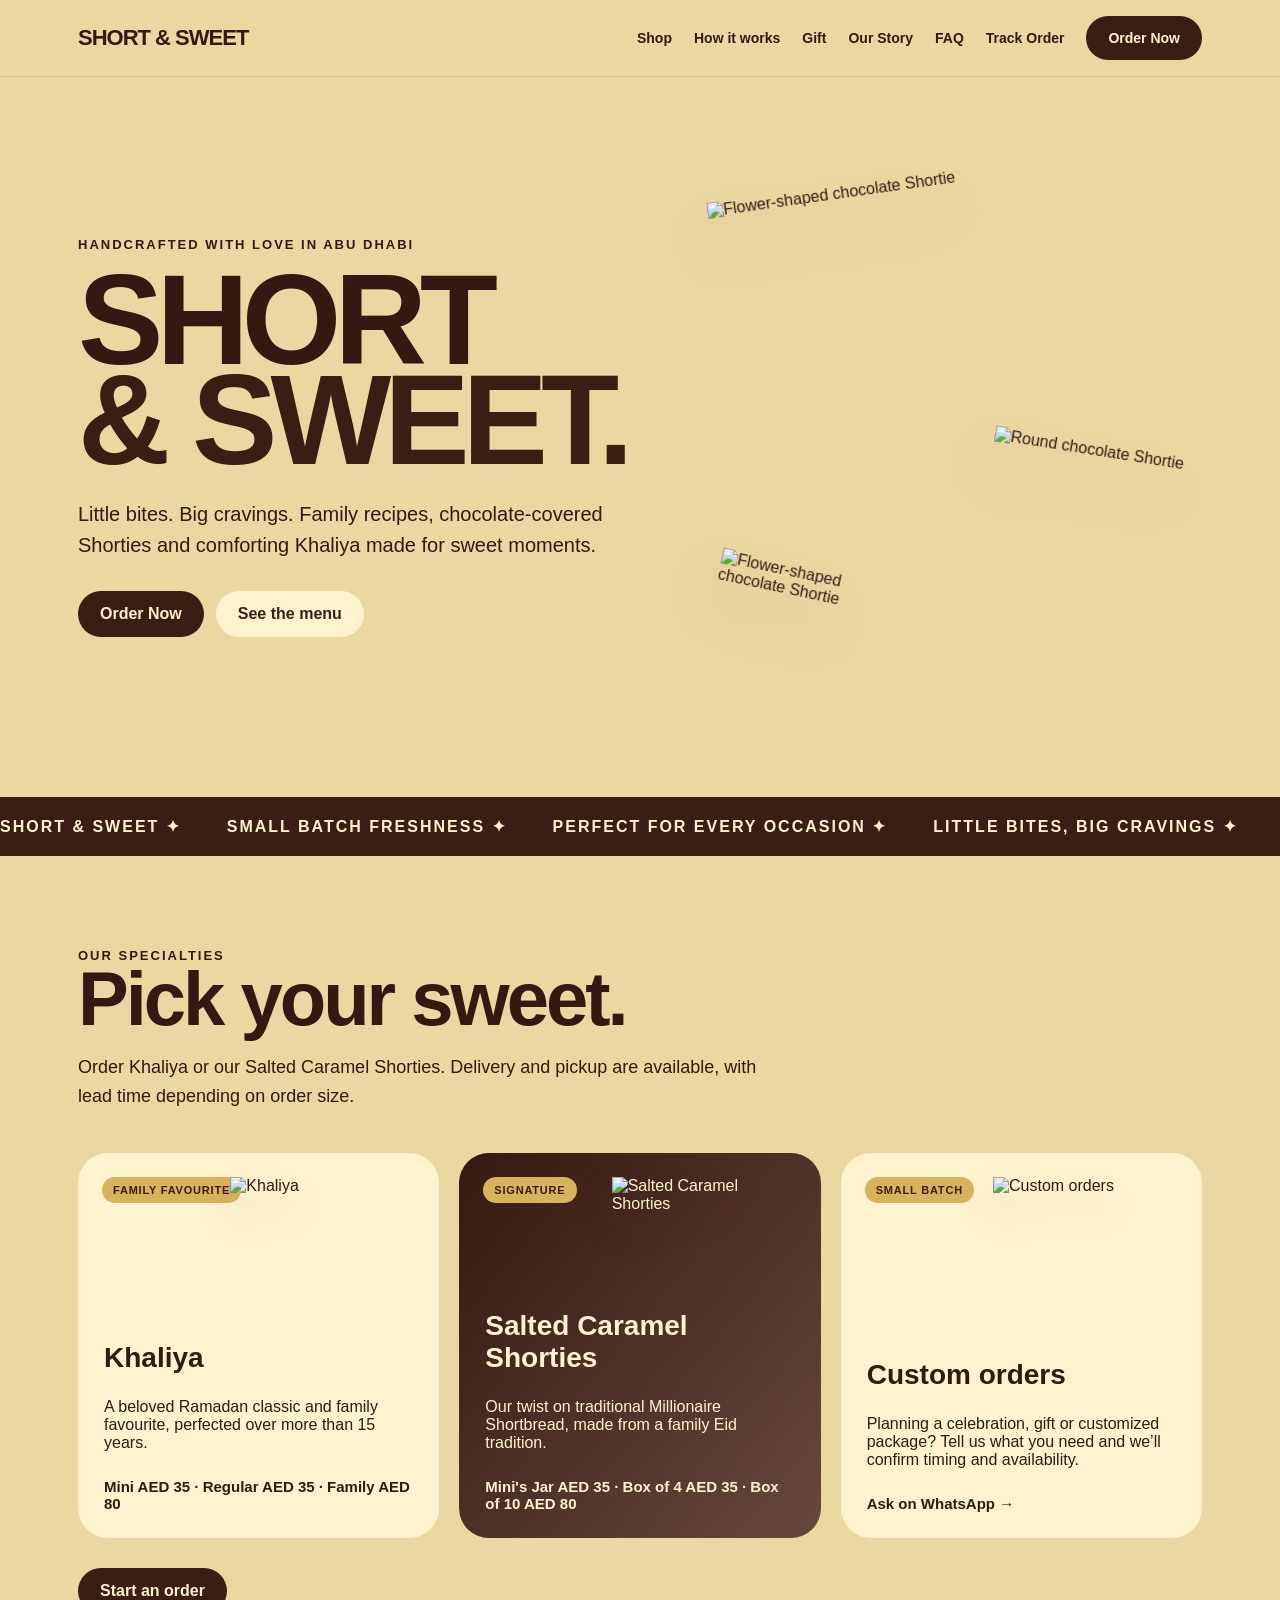
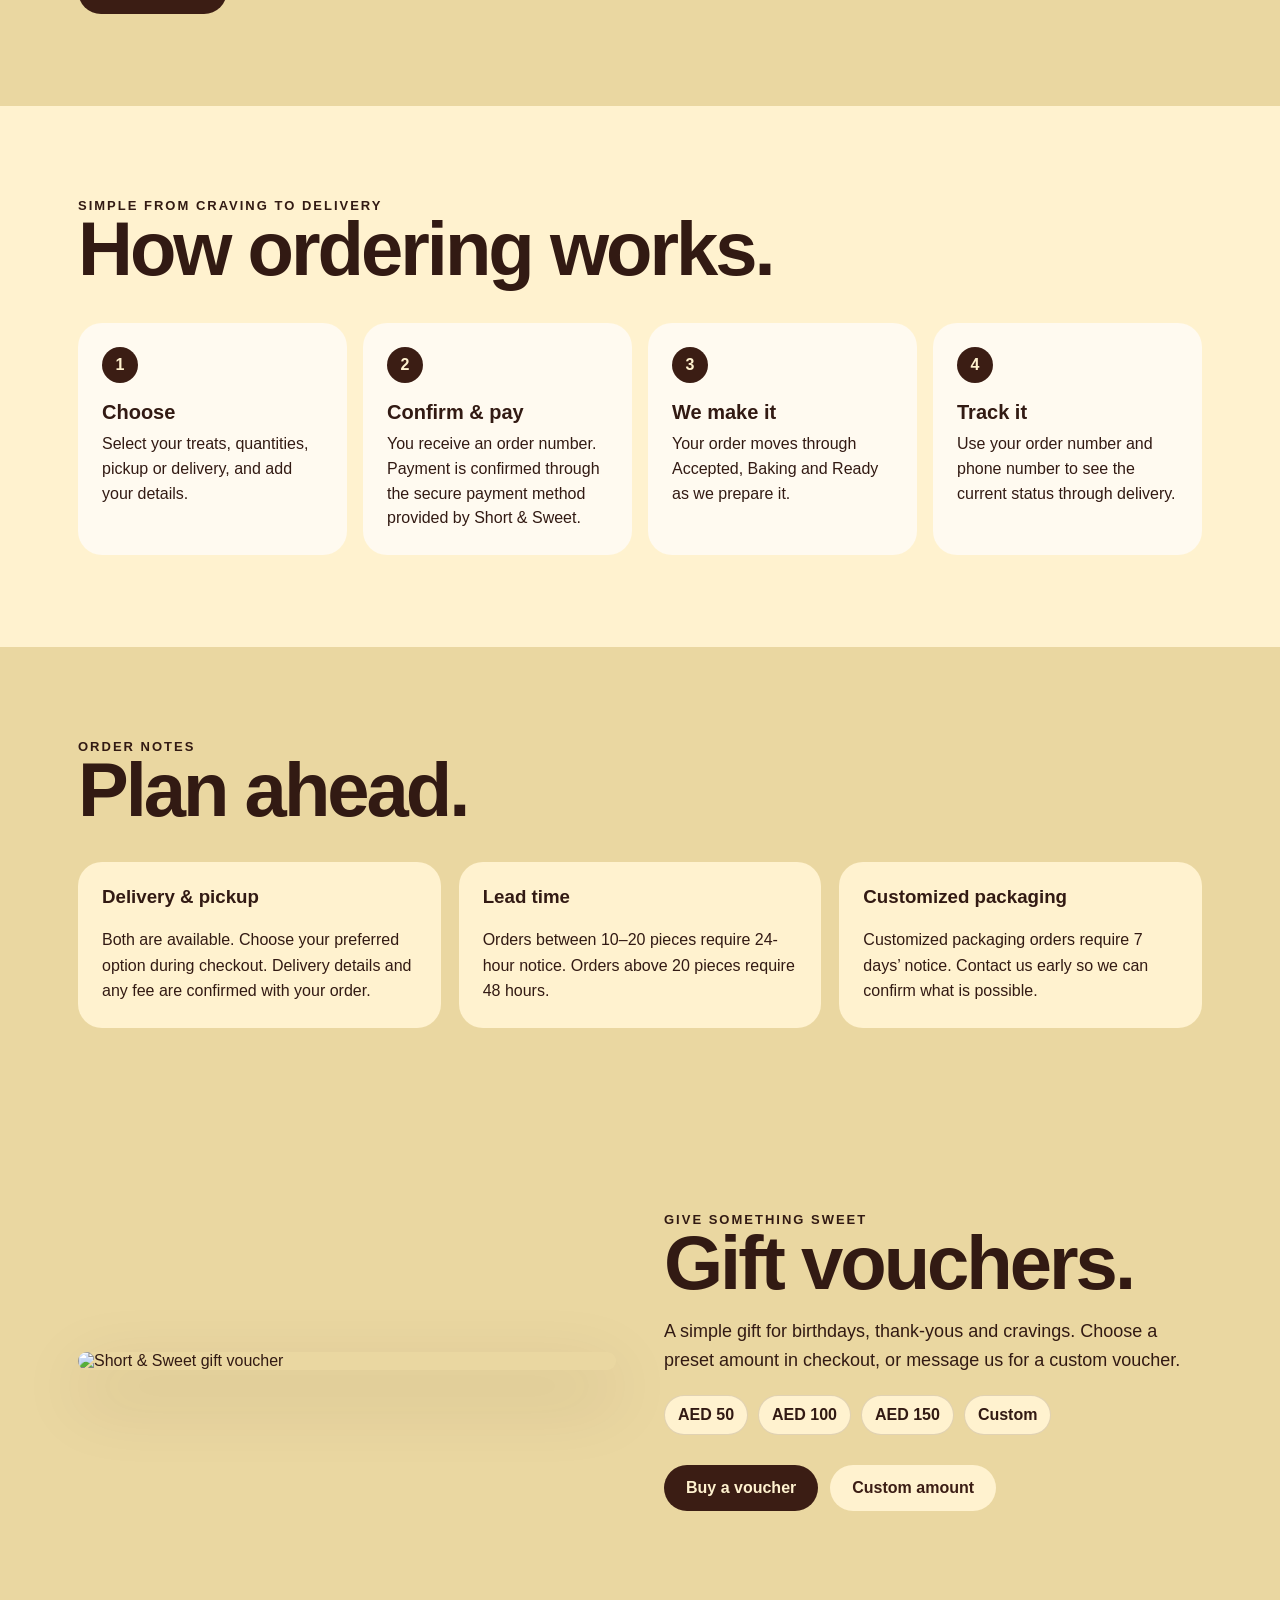
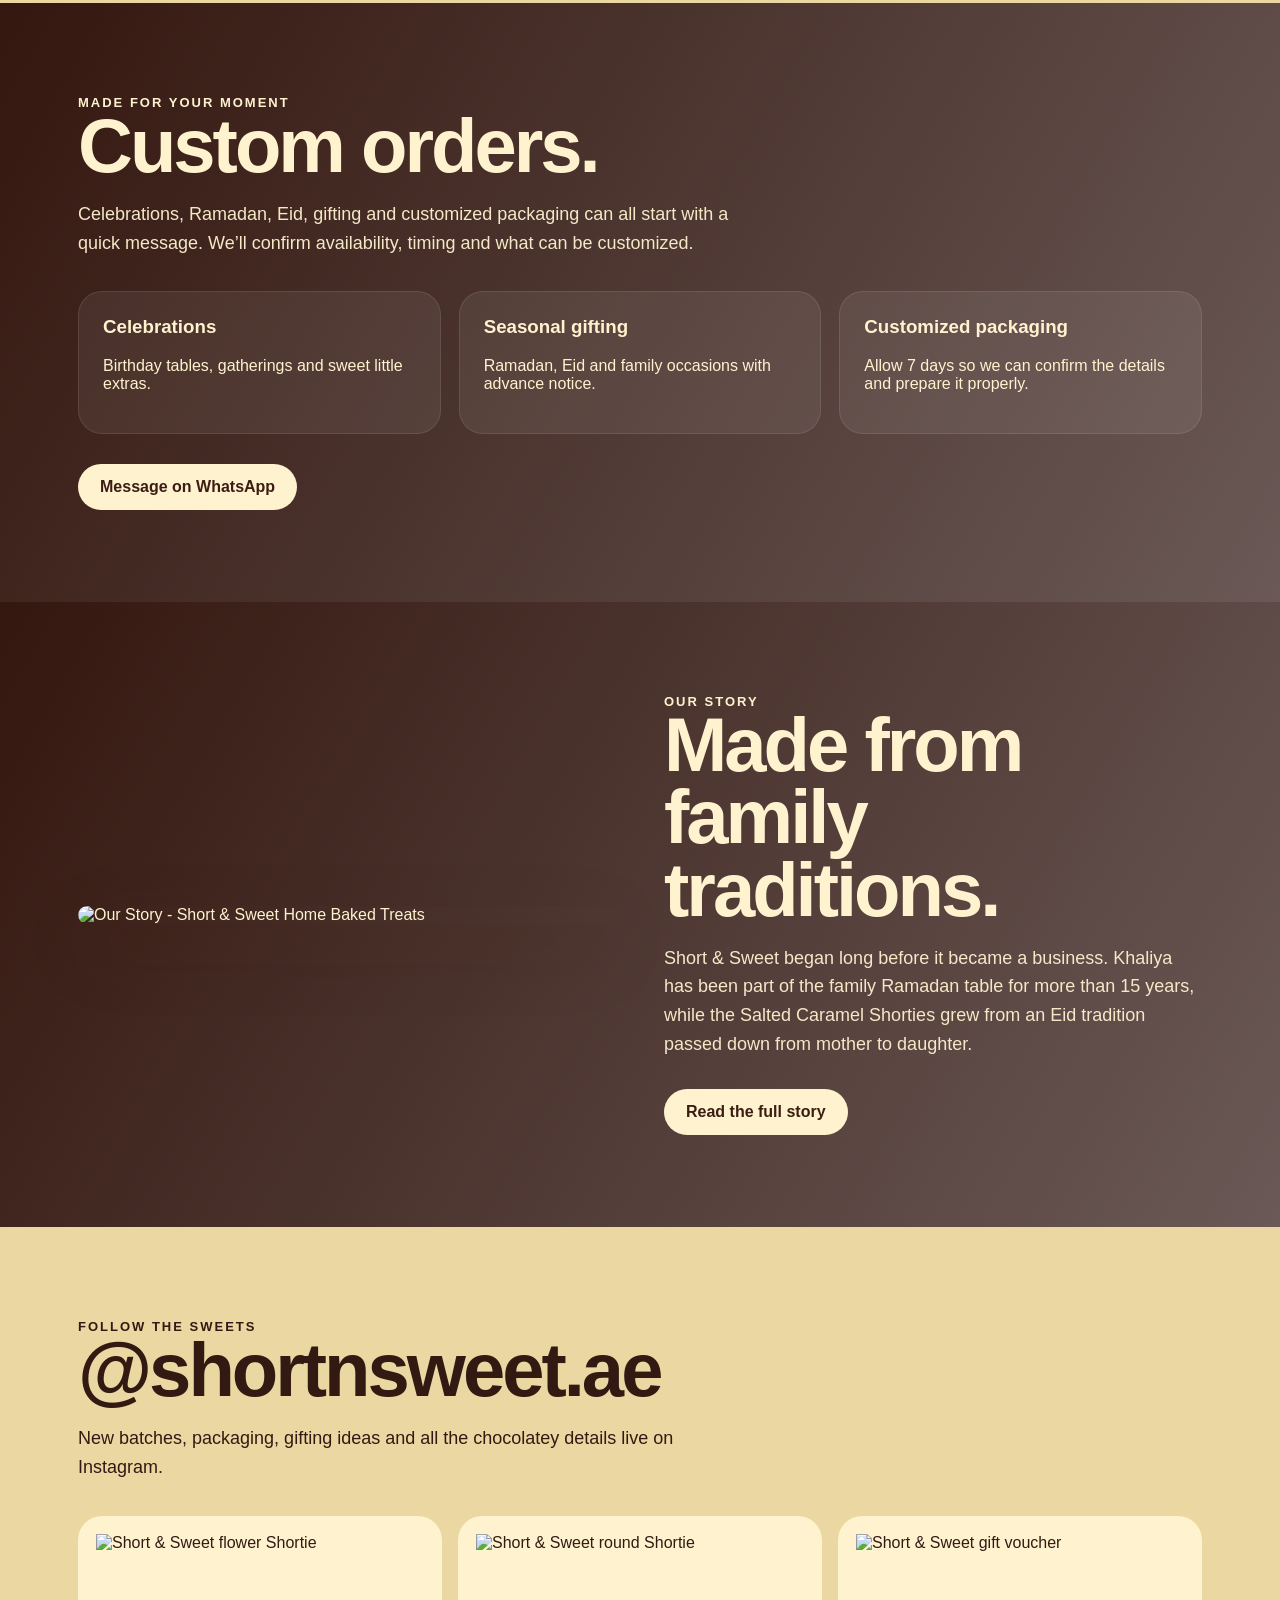
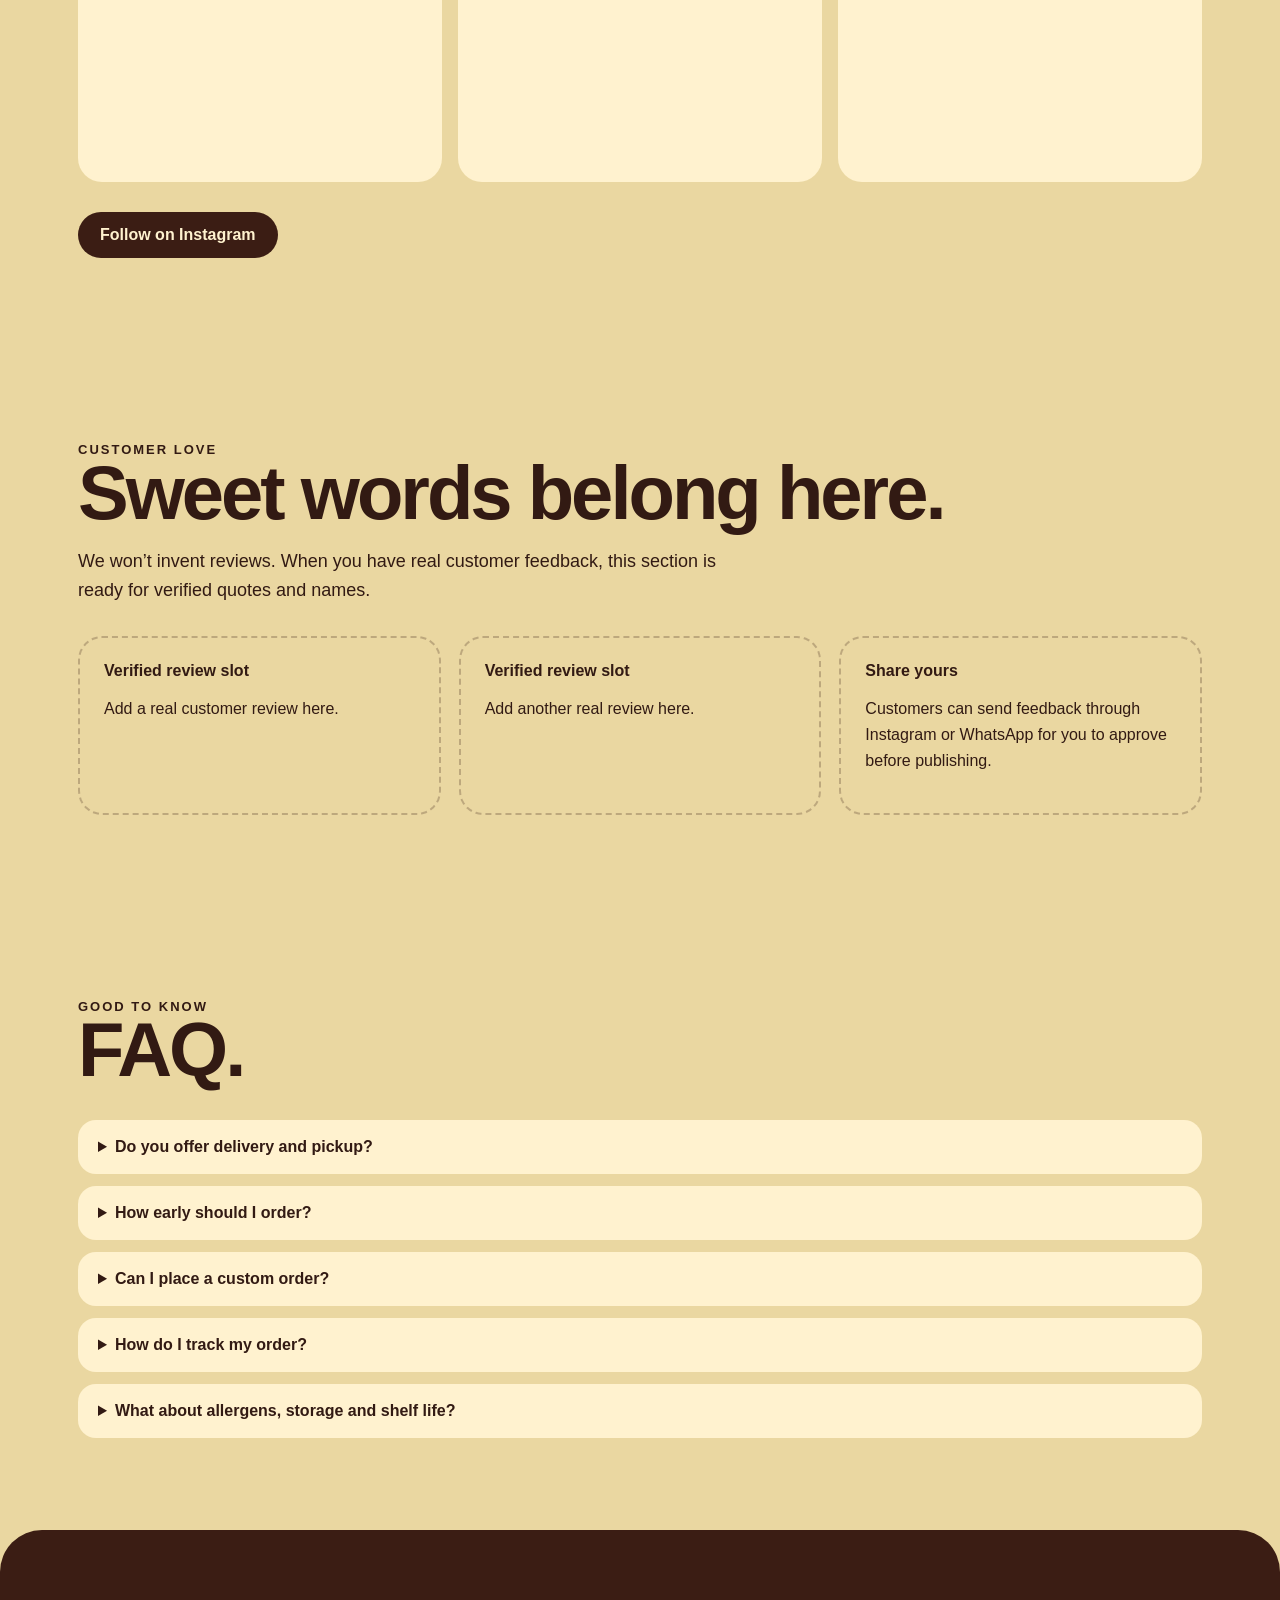
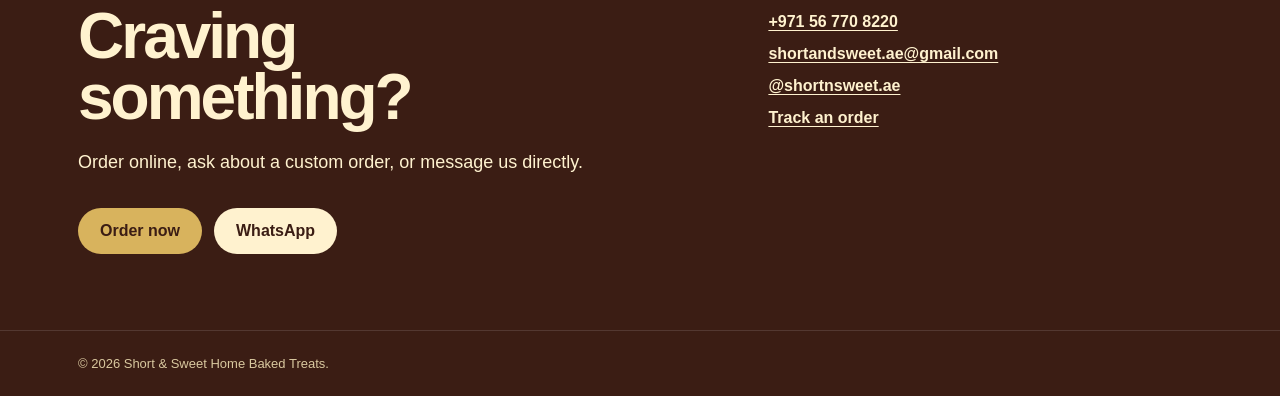
==== index.html @ d3ceca36 "Expand homepage with shop, gifting, FAQ and contact" ====
<!doctype html>
<html lang="en">
<head>
<meta charset="utf-8">
<meta name="viewport" content="width=device-width,initial-scale=1">
<meta name="description" content="Short & Sweet Home Baked Treats — handcrafted Khaliya and Salted Caramel Shorties in the UAE.">
<title>Short & Sweet — Little Bites, Big Cravings</title>
<style>
:root{--brown:#3b1d14;--brown2:#5a3b35;--gold:#d8b35d;--beige:#ead7a1;--cream:#fff2cf;--ink:#321a13;--white:#fffaf0}
*{box-sizing:border-box}html{scroll-behavior:smooth}body{margin:0;font-family:Arial,Helvetica,sans-serif;background:var(--beige);color:var(--ink)}a{color:inherit;text-decoration:none}img{max-width:100%}
.wrap{max-width:1180px;margin:auto;padding:0 28px}.eyebrow{font-size:13px;font-weight:900;letter-spacing:2px;text-transform:uppercase}.section-title{font-size:clamp(44px,6vw,76px);line-height:.95;letter-spacing:-3px;margin:0 0 18px}.sub{font-size:18px;max-width:680px;line-height:1.6}
.btn{display:inline-block;background:var(--brown);color:var(--cream);padding:14px 22px;border-radius:999px;font-weight:900}.btn.alt{background:var(--cream);color:var(--brown)}.btn.gold{background:var(--gold);color:var(--brown)}
nav{position:sticky;top:0;z-index:40;background:rgba(234,215,161,.94);backdrop-filter:blur(12px);border-bottom:1px solid rgba(59,29,20,.12)}.nav{height:76px;display:flex;align-items:center;justify-content:space-between;gap:20px}.brand{font-weight:900;letter-spacing:-1px;font-size:22px}.links{display:flex;gap:22px;align-items:center;font-weight:800;font-size:14px}
.hero{min-height:720px;display:grid;grid-template-columns:1.08fr .92fr;align-items:center;gap:56px;overflow:hidden}.hero h1{font-size:clamp(70px,10vw,145px);line-height:.78;letter-spacing:-7px;margin:18px 0 30px}.hero h1 span{display:block;color:var(--brown)}.hero p{font-size:20px;line-height:1.55;max-width:590px}.actions{display:flex;gap:12px;flex-wrap:wrap;margin-top:30px}
.cookie-stage{height:560px;position:relative}.cookie-photo{position:absolute;object-fit:contain;filter:drop-shadow(0 30px 28px rgba(59,29,20,.22))}.c1{width:350px;height:350px;top:20px;left:18px;transform:rotate(-8deg)}.c2{width:230px;height:230px;right:-5px;bottom:45px;transform:rotate(9deg)}.c3{width:155px;height:155px;left:-5px;bottom:0;transform:rotate(12deg)}
.band{background:var(--brown);color:var(--cream);padding:20px 0;overflow:hidden;white-space:nowrap;font-weight:900;letter-spacing:2px}.band-track{display:flex;width:max-content;animation:sweetMarquee 22s linear infinite}.band-group{display:flex;flex-shrink:0}.band span{display:inline-block;margin-right:46px}@keyframes sweetMarquee{from{transform:translateX(0)}to{transform:translateX(-50%)}}
section{padding:92px 0}.shop-grid{display:grid;grid-template-columns:repeat(3,1fr);gap:20px;margin-top:42px}.product{background:var(--cream);border-radius:30px;padding:26px;min-height:385px;position:relative;display:flex;flex-direction:column;justify-content:flex-end;overflow:hidden}.product.dark{background:linear-gradient(130deg,#351811,#68483d);color:var(--cream)}.product img{position:absolute;width:185px;height:185px;object-fit:contain;top:24px;right:24px;filter:drop-shadow(0 18px 18px rgba(59,29,20,.18))}.badge{position:absolute;top:24px;left:24px;background:var(--gold);color:var(--brown);padding:7px 11px;border-radius:999px;font-size:11px;font-weight:900;text-transform:uppercase;letter-spacing:.8px}.product h3{font-size:28px;margin:0 0 8px}.price{font-size:15px;font-weight:900;margin-top:10px}.mini-note{font-size:13px;opacity:.72;line-height:1.5}
.how{background:var(--cream)}.how-grid{display:grid;grid-template-columns:repeat(4,1fr);gap:16px;margin-top:38px}.how-card{background:var(--white);padding:24px;border-radius:24px}.num{width:36px;height:36px;border-radius:50%;display:grid;place-items:center;background:var(--brown);color:var(--cream);font-weight:900;margin-bottom:18px}.how-card h3{margin:0 0 8px;font-size:20px}.how-card p{margin:0;line-height:1.55}
.split{display:grid;grid-template-columns:1fr 1fr;gap:48px;align-items:center}.gift img,.story-page{width:100%;border-radius:30px;box-shadow:0 25px 70px rgba(59,29,20,.2)}.gift-values{display:flex;gap:10px;flex-wrap:wrap;margin:20px 0}.chip{background:var(--cream);border:1px solid rgba(59,29,20,.15);padding:10px 13px;border-radius:999px;font-weight:900}
.info-grid{display:grid;grid-template-columns:repeat(3,1fr);gap:18px;margin-top:36px}.info{background:var(--cream);padding:24px;border-radius:24px}.info h3{margin-top:0}.info p{line-height:1.6;margin-bottom:0}
.dark-section{background:linear-gradient(120deg,#34170f,#6a5956);color:var(--cream)}.dark-section .sub{color:#f4e8c8}.dark-section .btn{background:var(--cream);color:var(--brown)}
.custom-grid{display:grid;grid-template-columns:repeat(3,1fr);gap:18px;margin-top:34px}.custom-card{padding:24px;border-radius:24px;background:#ffffff12;border:1px solid #ffffff18}.custom-card h3{margin-top:0}
.instagram-grid{display:grid;grid-template-columns:repeat(3,1fr);gap:16px;margin-top:34px}.insta{background:var(--cream);border-radius:24px;padding:18px;min-height:250px;display:grid;place-items:center}.insta img{width:100%;height:230px;object-fit:contain}
.review-grid{display:grid;grid-template-columns:repeat(3,1fr);gap:18px;margin-top:32px}.review{background:var(--cream);padding:24px;border-radius:24px}.review .stars{letter-spacing:2px;color:#9c7425}.review p{line-height:1.6}.review.placeholder{border:2px dashed rgba(59,29,20,.25);background:transparent}.review.placeholder strong{display:block;margin-bottom:8px}
.faq{display:grid;gap:12px;margin-top:34px}.faq details{background:var(--cream);padding:18px 20px;border-radius:18px}.faq summary{font-weight:900;cursor:pointer}.faq p{line-height:1.6;margin-bottom:0}
.contact{background:var(--brown);color:var(--cream);border-radius:42px 42px 0 0;padding:76px 0}.contact-grid{display:grid;grid-template-columns:1.2fr .8fr;gap:40px}.contact h2{font-size:64px;line-height:.95;letter-spacing:-3px;margin:0 0 20px}.contact p{font-size:18px;line-height:1.65}.social{font-weight:800;line-height:2}.social a{text-decoration:underline;text-underline-offset:3px}
footer{background:var(--brown);color:#d9c89f;padding:25px 0;border-top:1px solid rgba(255,255,255,.12);font-size:13px}.mobile-order{display:none;position:fixed;left:18px;right:18px;bottom:16px;z-index:60;background:var(--brown);color:var(--cream);text-align:center;padding:15px;border-radius:999px;font-weight:900;box-shadow:0 15px 35px #35181145}
@media(max-width:900px){.links a:not(.btn){display:none}.hero{grid-template-columns:1fr;min-height:auto;padding:66px 0}.cookie-stage{height:390px}.c1{width:245px;height:245px;left:18%;top:8px}.c2{width:165px;height:165px;right:2%;bottom:35px}.c3{width:115px;height:115px;left:2%;bottom:0}.shop-grid,.how-grid,.info-grid,.custom-grid,.instagram-grid,.review-grid{grid-template-columns:1fr 1fr}.split,.contact-grid{grid-template-columns:1fr}.mobile-order{display:block}body{padding-bottom:75px}}
@media(max-width:620px){.wrap{padding:0 20px}.hero h1{font-size:74px;letter-spacing:-5px}.shop-grid,.how-grid,.info-grid,.custom-grid,.instagram-grid,.review-grid{grid-template-columns:1fr}.contact h2{font-size:48px}.insta img{height:200px}}
@media(prefers-reduced-motion:reduce){.band-track{animation:none}}
</style>
</head>
<body>
<nav><div class="wrap nav"><a class="brand" href="#">SHORT & SWEET</a><div class="links"><a href="#shop">Shop</a><a href="#how">How it works</a><a href="#gift">Gift</a><a href="#about">Our Story</a><a href="#faq">FAQ</a><a href="track.html">Track Order</a><a class="btn" href="checkout.html">Order Now</a></div></div></nav>

<main>
<section class="wrap hero">
<div><div class="eyebrow">Handcrafted with love in Abu Dhabi</div><h1>SHORT<br><span>& SWEET.</span></h1><p>Little bites. Big cravings. Family recipes, chocolate-covered Shorties and comforting Khaliya made for sweet moments.</p><div class="actions"><a class="btn" href="checkout.html">Order Now</a><a class="btn alt" href="#shop">See the menu</a></div></div>
<div class="cookie-stage" aria-label="Short & Sweet treats"><img class="cookie-photo c1" src="assets/cookie-flower.png" alt="Flower-shaped chocolate Shortie"><img class="cookie-photo c2" src="assets/cookie-round.png" alt="Round chocolate Shortie"><img class="cookie-photo c3" src="assets/cookie-flower.png" alt="Flower-shaped chocolate Shortie"></div>
</section>

<div class="band"><div class="band-track"><div class="band-group"><span>SHORT & SWEET ✦</span><span>SMALL BATCH FRESHNESS ✦</span><span>PERFECT FOR EVERY OCCASION ✦</span><span>LITTLE BITES, BIG CRAVINGS ✦</span></div><div class="band-group" aria-hidden="true"><span>SHORT & SWEET ✦</span><span>SMALL BATCH FRESHNESS ✦</span><span>PERFECT FOR EVERY OCCASION ✦</span><span>LITTLE BITES, BIG CRAVINGS ✦</span></div></div></div>

<section id="shop"><div class="wrap"><div class="eyebrow">Our specialties</div><h2 class="section-title">Pick your sweet.</h2><p class="sub">Order Khaliya or our Salted Caramel Shorties. Delivery and pickup are available, with lead time depending on order size.</p>
<div class="shop-grid">
<article class="product"><span class="badge">Family favourite</span><img src="assets/cookie-round.png" alt="Khaliya"><h3>Khaliya</h3><p>A beloved Ramadan classic and family favourite, perfected over more than 15 years.</p><div class="price">Mini AED 35 · Regular AED 35 · Family AED 80</div></article>
<article class="product dark"><span class="badge">Signature</span><img src="assets/cookie-flower.png" alt="Salted Caramel Shorties"><h3>Salted Caramel Shorties</h3><p>Our twist on traditional Millionaire Shortbread, made from a family Eid tradition.</p><div class="price">Mini's Jar AED 35 · Box of 4 AED 35 · Box of 10 AED 80</div></article>
<article class="product"><span class="badge">Small batch</span><img src="assets/cookie-flower.png" alt="Custom orders"><h3>Custom orders</h3><p>Planning a celebration, gift or customized package? Tell us what you need and we’ll confirm timing and availability.</p><div class="price"><a href="https://wa.me/971567708220?text=Hi%20Short%20%26%20Sweet!%20I%27d%20like%20to%20ask%20about%20a%20custom%20order." target="_blank" rel="noopener">Ask on WhatsApp →</a></div></article>
</div>
<div class="actions"><a class="btn" href="checkout.html">Start an order</a></div></div></section>

<section id="how" class="how"><div class="wrap"><div class="eyebrow">Simple from craving to delivery</div><h2 class="section-title">How ordering works.</h2>
<div class="how-grid">
<div class="how-card"><div class="num">1</div><h3>Choose</h3><p>Select your treats, quantities, pickup or delivery, and add your details.</p></div>
<div class="how-card"><div class="num">2</div><h3>Confirm & pay</h3><p>You receive an order number. Payment is confirmed through the secure payment method provided by Short & Sweet.</p></div>
<div class="how-card"><div class="num">3</div><h3>We make it</h3><p>Your order moves through Accepted, Baking and Ready as we prepare it.</p></div>
<div class="how-card"><div class="num">4</div><h3>Track it</h3><p>Use your order number and phone number to see the current status through delivery.</p></div>
</div></div></section>

<section><div class="wrap"><div class="eyebrow">Order notes</div><h2 class="section-title">Plan ahead.</h2>
<div class="info-grid">
<div class="info"><h3>Delivery & pickup</h3><p>Both are available. Choose your preferred option during checkout. Delivery details and any fee are confirmed with your order.</p></div>
<div class="info"><h3>Lead time</h3><p>Orders between 10–20 pieces require 24-hour notice. Orders above 20 pieces require 48 hours.</p></div>
<div class="info"><h3>Customized packaging</h3><p>Customized packaging orders require 7 days’ notice. Contact us early so we can confirm what is possible.</p></div>
</div></div></section>

<section id="gift"><div class="wrap split gift"><img src="assets/gift-voucher.jpg" alt="Short & Sweet gift voucher"><div><div class="eyebrow">Give something sweet</div><h2 class="section-title">Gift vouchers.</h2><p class="sub">A simple gift for birthdays, thank-yous and cravings. Choose a preset amount in checkout, or message us for a custom voucher.</p><div class="gift-values"><span class="chip">AED 50</span><span class="chip">AED 100</span><span class="chip">AED 150</span><span class="chip">Custom</span></div><div class="actions"><a class="btn" href="checkout.html#vouchers">Buy a voucher</a><a class="btn alt" href="https://wa.me/971567708220?text=Hi%20Short%20%26%20Sweet!%20I%27d%20like%20a%20custom%20gift%20voucher." target="_blank" rel="noopener">Custom amount</a></div></div></div></section>

<section class="dark-section"><div class="wrap"><div class="eyebrow">Made for your moment</div><h2 class="section-title">Custom orders.</h2><p class="sub">Celebrations, Ramadan, Eid, gifting and customized packaging can all start with a quick message. We’ll confirm availability, timing and what can be customized.</p>
<div class="custom-grid"><div class="custom-card"><h3>Celebrations</h3><p>Birthday tables, gatherings and sweet little extras.</p></div><div class="custom-card"><h3>Seasonal gifting</h3><p>Ramadan, Eid and family occasions with advance notice.</p></div><div class="custom-card"><h3>Customized packaging</h3><p>Allow 7 days so we can confirm the details and prepare it properly.</p></div></div>
<div class="actions"><a class="btn" href="https://wa.me/971567708220?text=Hi%20Short%20%26%20Sweet!%20I%27d%20like%20to%20discuss%20a%20custom%20order." target="_blank" rel="noopener">Message on WhatsApp</a></div></div></section>

<section id="about" class="dark-section"><div class="wrap split"><img class="story-page" src="assets/our-story.png" alt="Our Story - Short & Sweet Home Baked Treats"><div><div class="eyebrow">Our story</div><h2 class="section-title">Made from family traditions.</h2><p class="sub">Short & Sweet began long before it became a business. Khaliya has been part of the family Ramadan table for more than 15 years, while the Salted Caramel Shorties grew from an Eid tradition passed down from mother to daughter.</p><div class="actions"><a class="btn" href="assets/our-story.pdf" target="_blank" rel="noopener">Read the full story</a></div></div></div></section>

<section id="instagram"><div class="wrap"><div class="eyebrow">Follow the sweets</div><h2 class="section-title">@shortnsweet.ae</h2><p class="sub">New batches, packaging, gifting ideas and all the chocolatey details live on Instagram.</p>
<div class="instagram-grid"><a class="insta" href="https://www.instagram.com/shortnsweet.ae/" target="_blank" rel="noopener"><img src="assets/cookie-flower.png" alt="Short & Sweet flower Shortie"></a><a class="insta" href="https://www.instagram.com/shortnsweet.ae/" target="_blank" rel="noopener"><img src="assets/cookie-round.png" alt="Short & Sweet round Shortie"></a><a class="insta" href="https://www.instagram.com/shortnsweet.ae/" target="_blank" rel="noopener"><img src="assets/gift-voucher.jpg" alt="Short & Sweet gift voucher"></a></div>
<div class="actions"><a class="btn" href="https://www.instagram.com/shortnsweet.ae/" target="_blank" rel="noopener">Follow on Instagram</a></div></div></section>

<section><div class="wrap"><div class="eyebrow">Customer love</div><h2 class="section-title">Sweet words belong here.</h2><p class="sub">We won’t invent reviews. When you have real customer feedback, this section is ready for verified quotes and names.</p>
<div class="review-grid"><div class="review placeholder"><strong>Verified review slot</strong><p>Add a real customer review here.</p></div><div class="review placeholder"><strong>Verified review slot</strong><p>Add another real review here.</p></div><div class="review placeholder"><strong>Share yours</strong><p>Customers can send feedback through Instagram or WhatsApp for you to approve before publishing.</p></div></div></div></section>

<section id="faq"><div class="wrap"><div class="eyebrow">Good to know</div><h2 class="section-title">FAQ.</h2>
<div class="faq">
<details><summary>Do you offer delivery and pickup?</summary><p>Yes. Both delivery and pickup are available. Choose your preference while ordering; delivery details and any applicable fee are confirmed with the order.</p></details>
<details><summary>How early should I order?</summary><p>Orders between 10–20 pieces require 24-hour notice, orders above 20 pieces require 48 hours, and customized packaging requires 7 days’ notice.</p></details>
<details><summary>Can I place a custom order?</summary><p>Yes. Use WhatsApp for celebrations, seasonal gifting or customized packaging so availability and timing can be confirmed.</p></details>
<details><summary>How do I track my order?</summary><p>After your order is created, use the order number and the same phone number you used at checkout on the Track Order page.</p></details>
<details><summary>What about allergens, storage and shelf life?</summary><p>Please contact Short & Sweet before ordering if you need allergen, ingredient, storage or shelf-life information. We do not publish assumptions about these details.</p></details>
</div></div></section>

<section id="contact" class="contact"><div class="wrap contact-grid"><div><h2>Craving<br>something?</h2><p>Order online, ask about a custom order, or message us directly.</p><div class="actions"><a class="btn gold" href="checkout.html">Order now</a><a class="btn alt" href="https://wa.me/971567708220?text=Hi%20Short%20%26%20Sweet!" target="_blank" rel="noopener">WhatsApp</a></div></div><div class="social"><div><a href="tel:+971567708220">+971 56 770 8220</a></div><div><a href="mailto:shortandsweet.ae@gmail.com">shortandsweet.ae@gmail.com</a></div><div><a href="https://www.instagram.com/shortnsweet.ae/" target="_blank" rel="noopener">@shortnsweet.ae</a></div><div><a href="track.html">Track an order</a></div></div></div></section>
</main>
<footer><div class="wrap">© 2026 Short & Sweet Home Baked Treats.</div></footer>
<a class="mobile-order" href="checkout.html">Order Now</a>
</body>
</html>
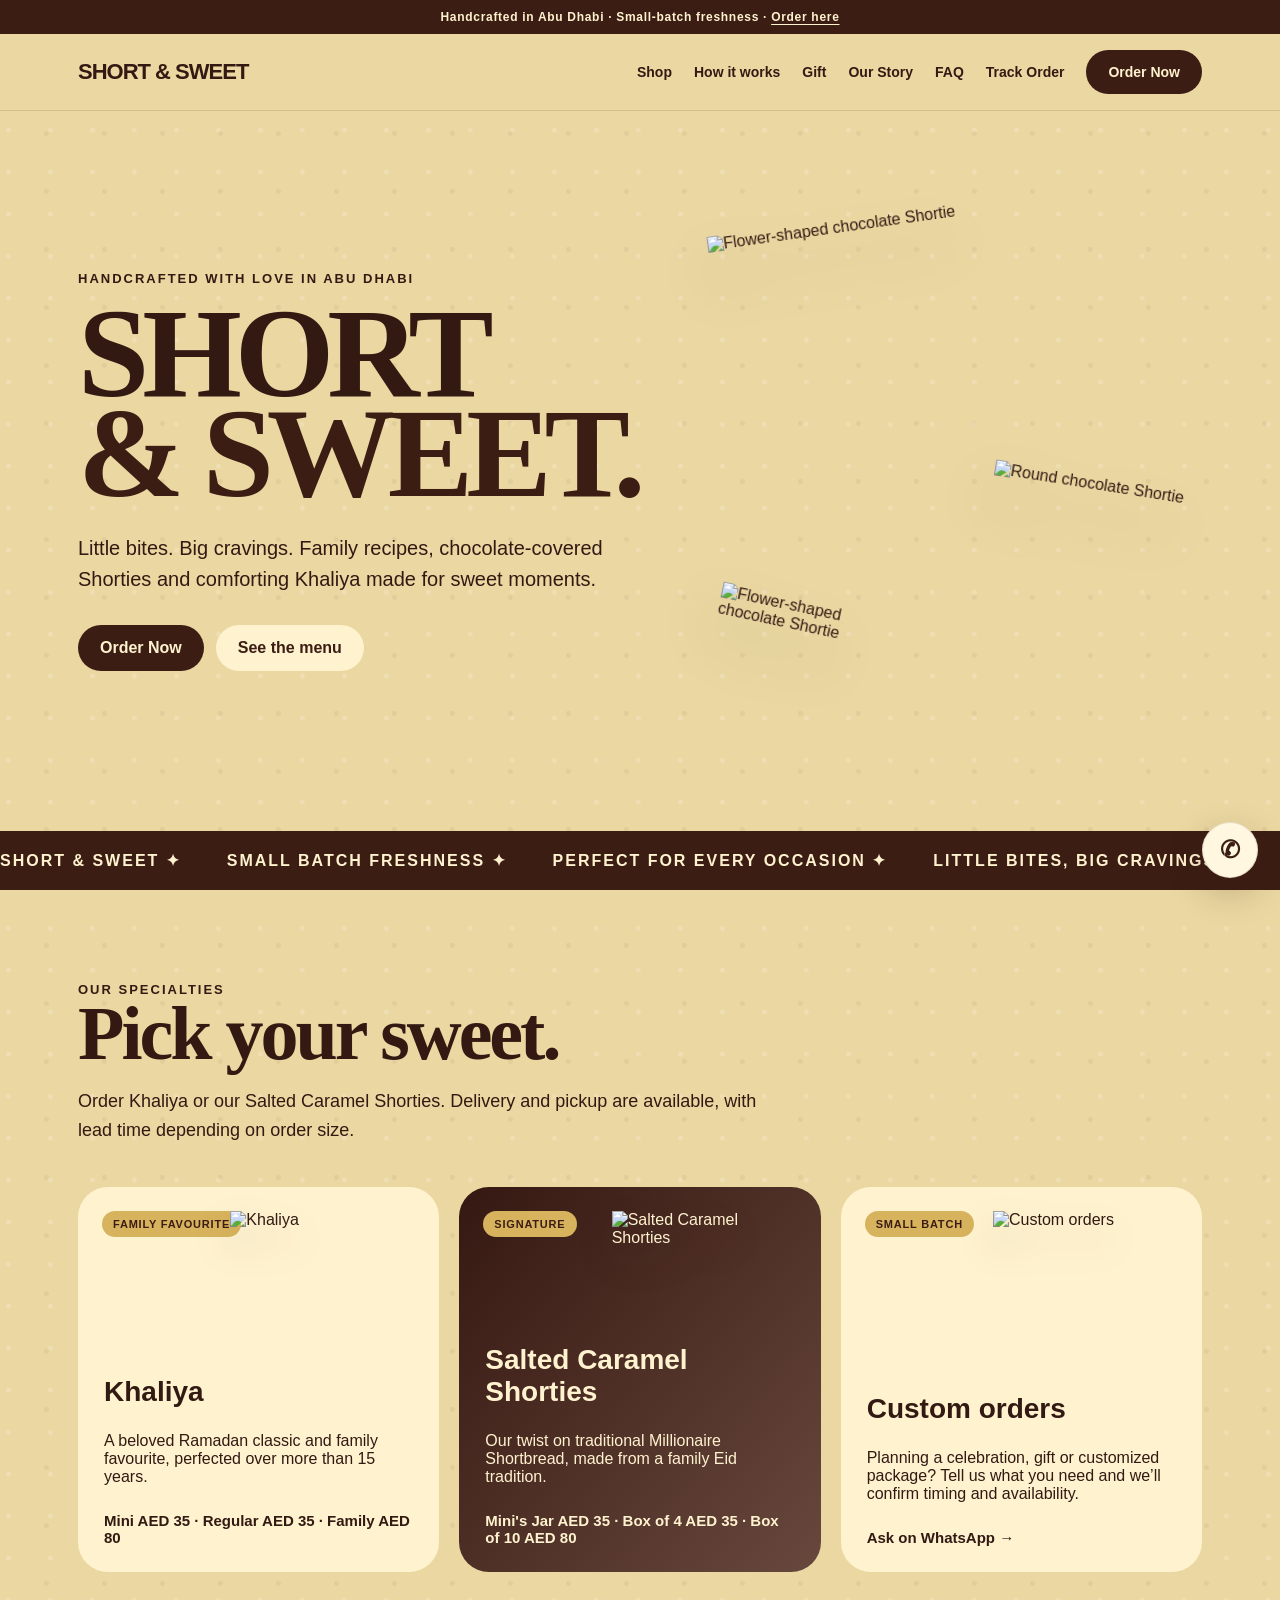
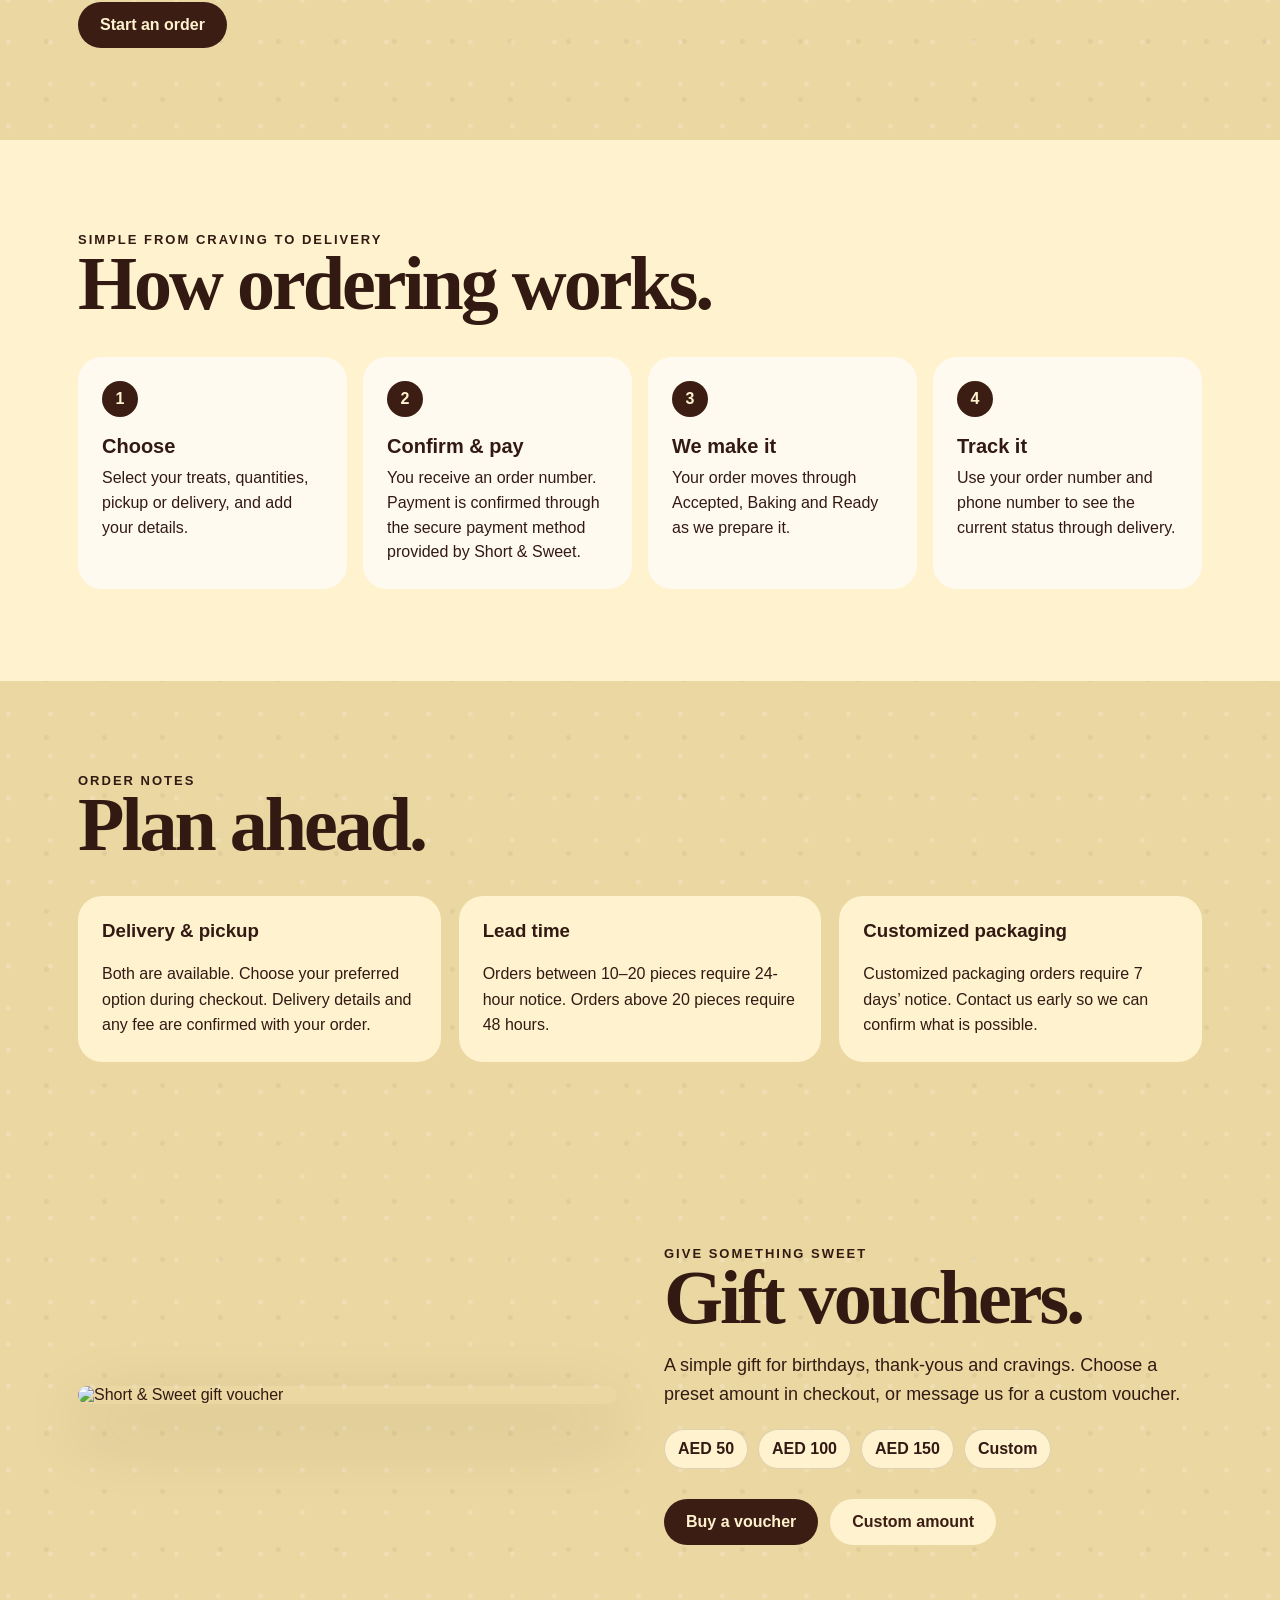
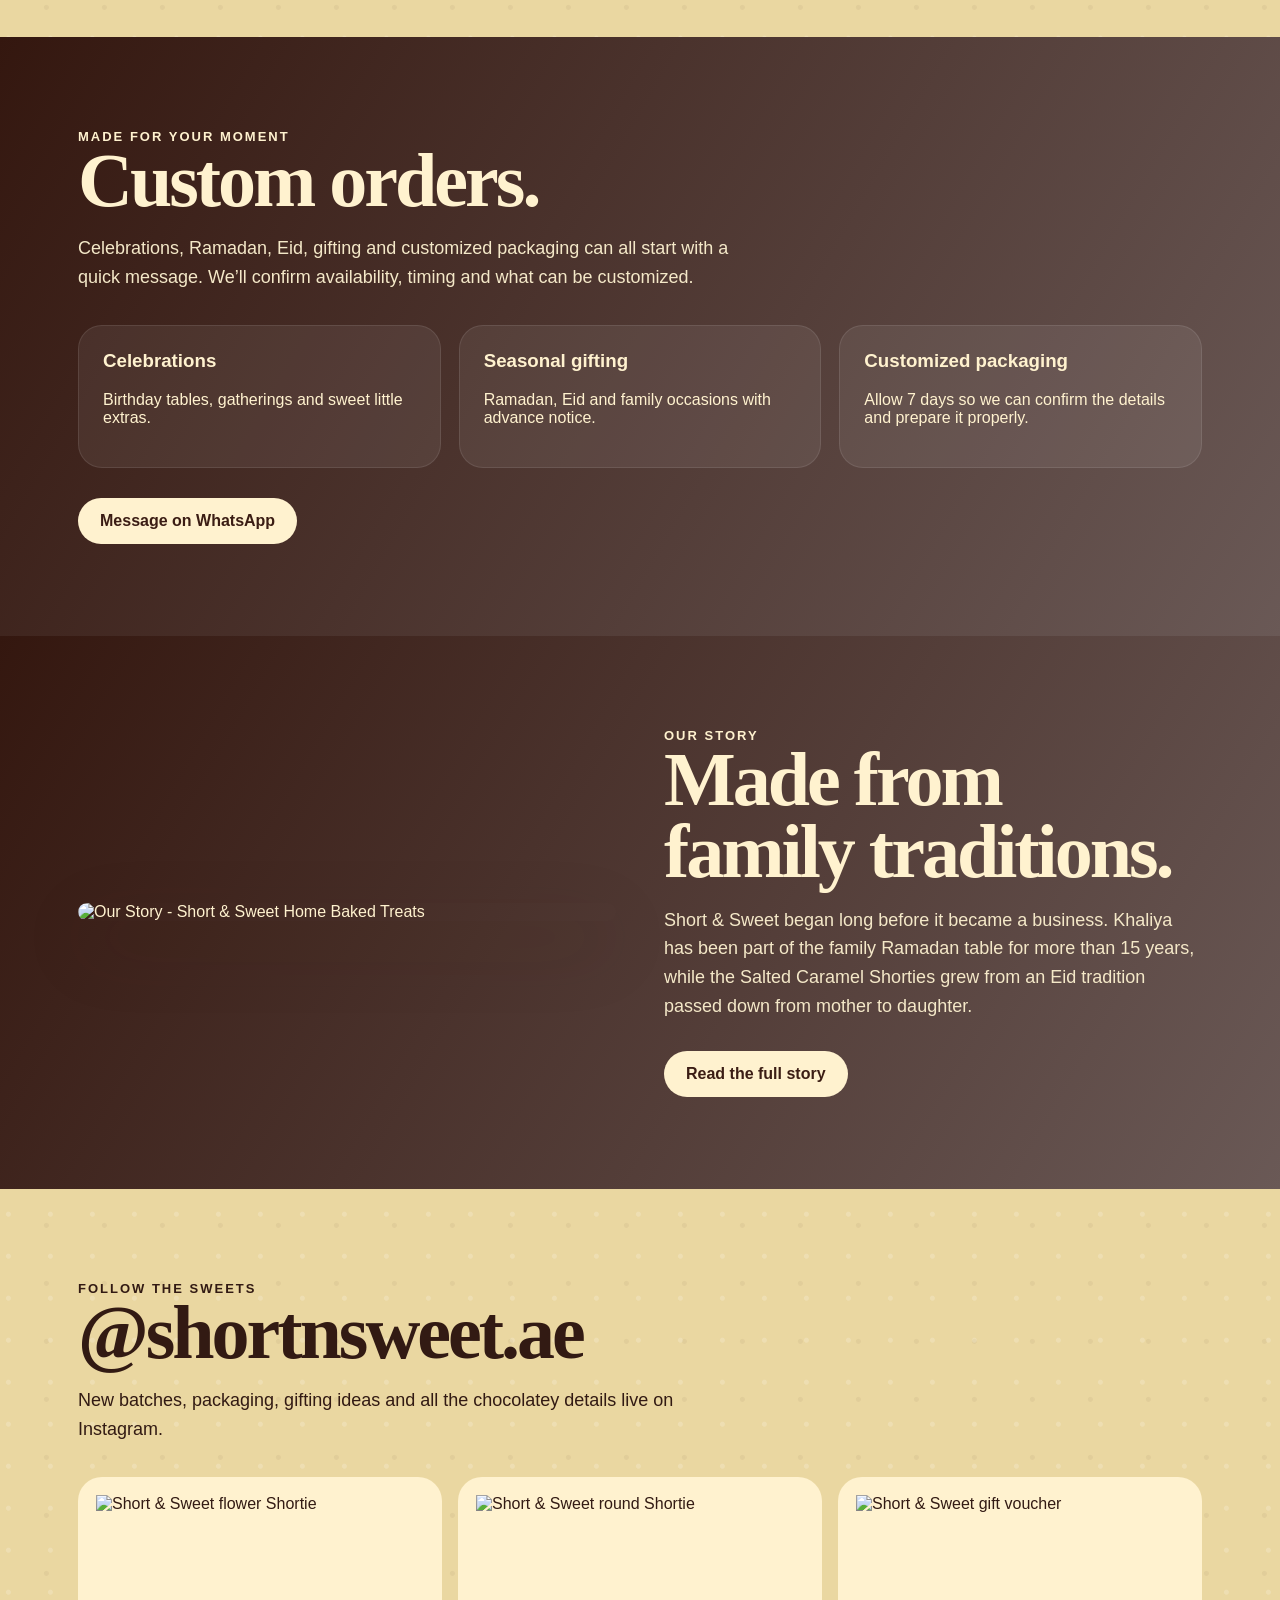
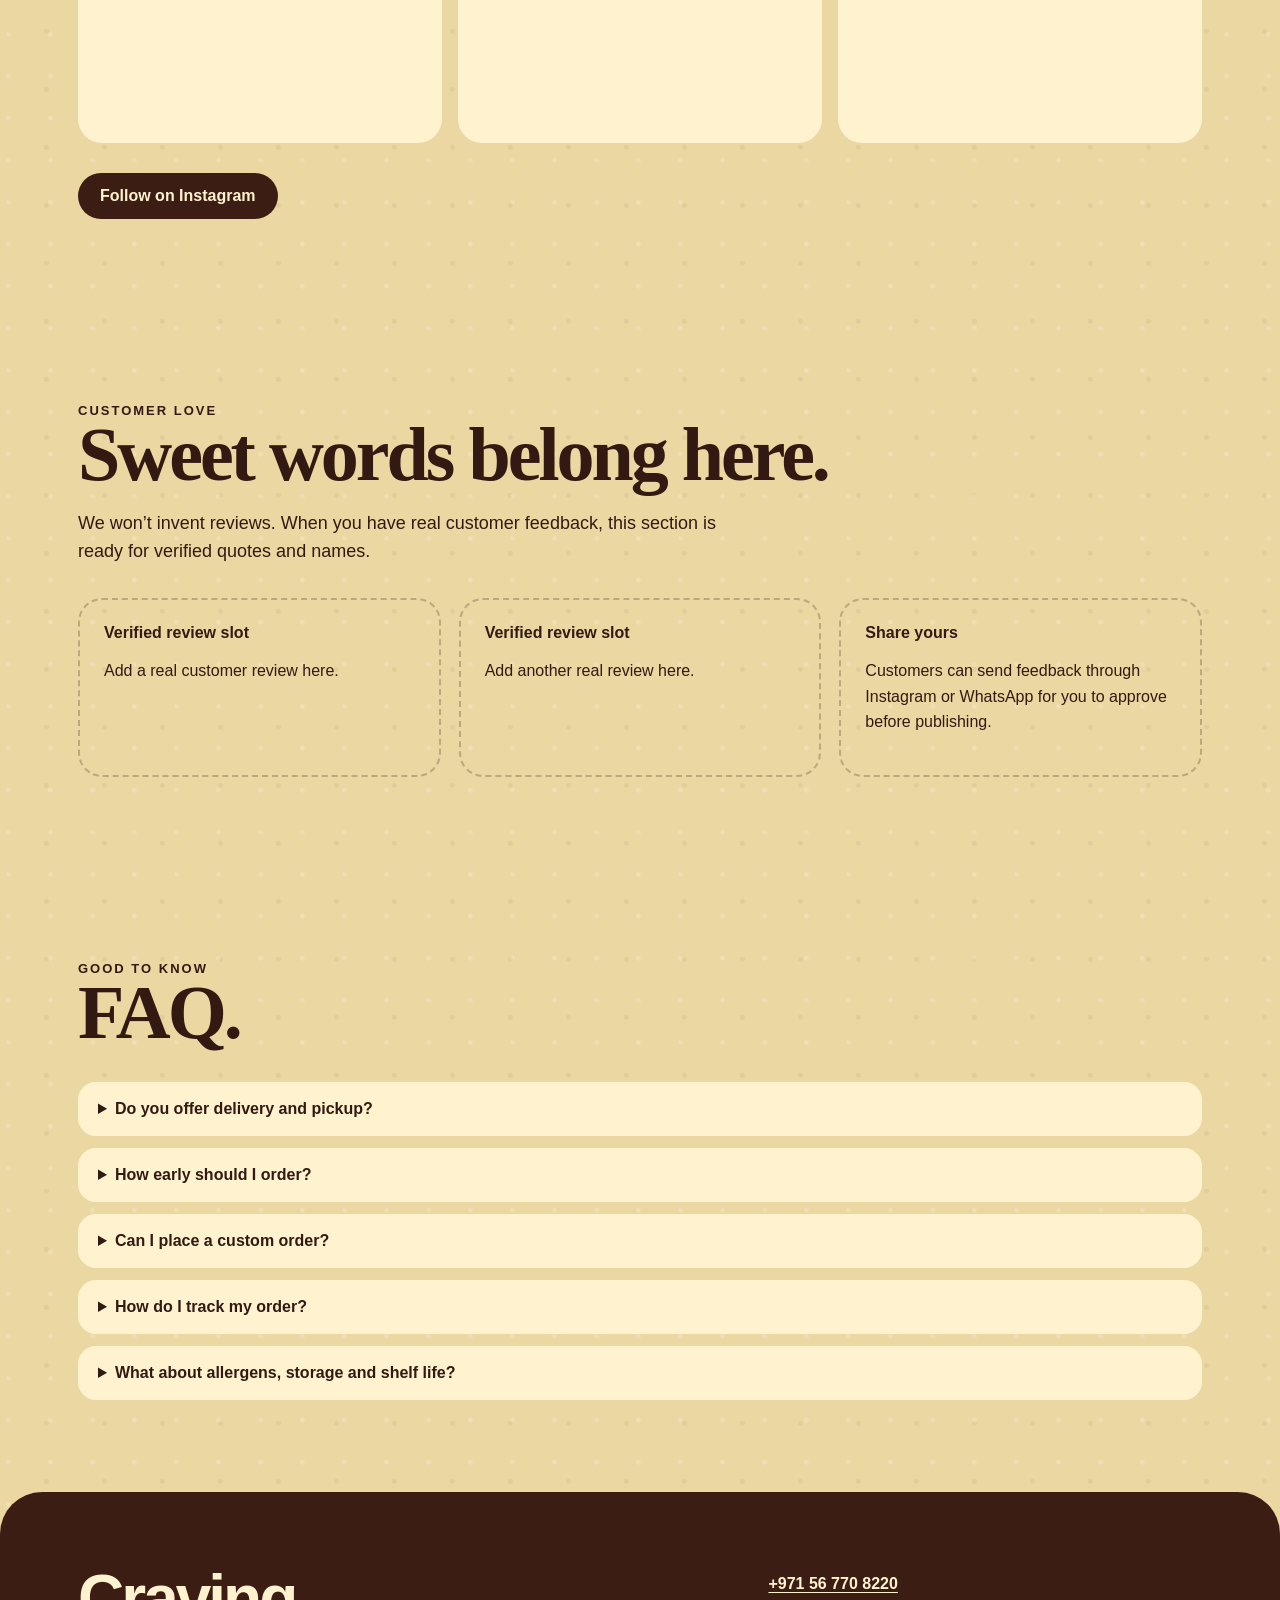
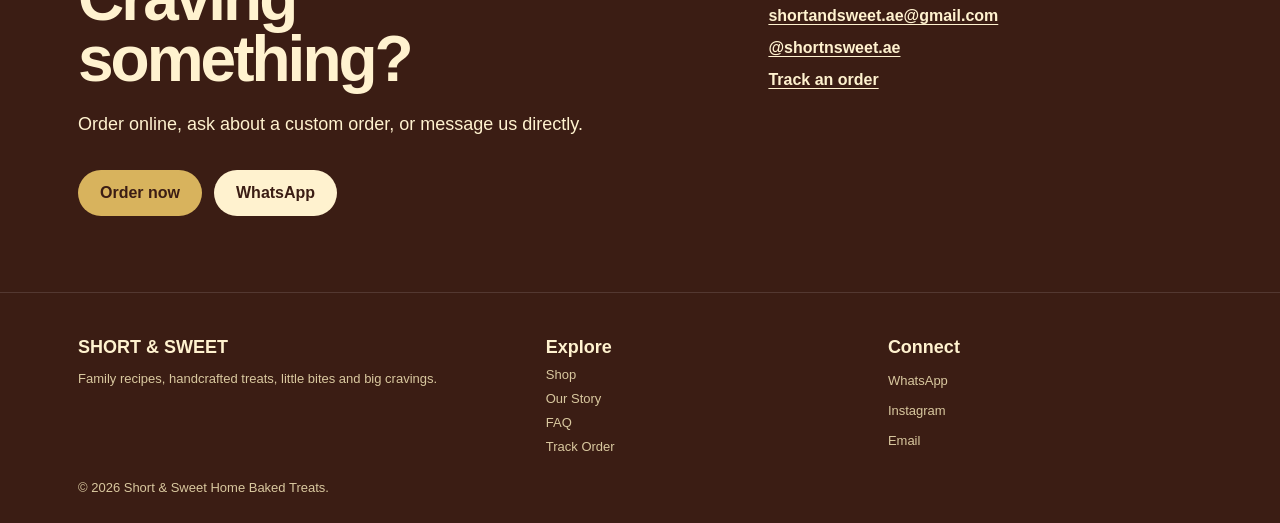
==== commit bfb17653: "Polish homepage visuals, motion and footer" ====
--- a/index.html
+++ b/index.html
@@ -4,33 +4,43 @@
 <meta charset="utf-8">
 <meta name="viewport" content="width=device-width,initial-scale=1">
 <meta name="description" content="Short & Sweet Home Baked Treats — handcrafted Khaliya and Salted Caramel Shorties in the UAE.">
+<link rel="icon" href="assets/favicon.svg" type="image/svg+xml">
+<meta property="og:title" content="Short & Sweet — Little Bites, Big Cravings">
+<meta property="og:description" content="Family recipes, chocolate-covered Shorties and comforting Khaliya made for sweet moments.">
+<meta property="og:type" content="website">
+<meta property="og:url" content="https://awadqass-boop.github.io/Short-sweet/">
+<meta property="og:image" content="https://awadqass-boop.github.io/Short-sweet/assets/gift-voucher.jpg">
+<meta name="twitter:card" content="summary_large_image">
 <title>Short & Sweet — Little Bites, Big Cravings</title>
 <style>
 :root{--brown:#3b1d14;--brown2:#5a3b35;--gold:#d8b35d;--beige:#ead7a1;--cream:#fff2cf;--ink:#321a13;--white:#fffaf0}
-*{box-sizing:border-box}html{scroll-behavior:smooth}body{margin:0;font-family:Arial,Helvetica,sans-serif;background:var(--beige);color:var(--ink)}a{color:inherit;text-decoration:none}img{max-width:100%}
-.wrap{max-width:1180px;margin:auto;padding:0 28px}.eyebrow{font-size:13px;font-weight:900;letter-spacing:2px;text-transform:uppercase}.section-title{font-size:clamp(44px,6vw,76px);line-height:.95;letter-spacing:-3px;margin:0 0 18px}.sub{font-size:18px;max-width:680px;line-height:1.6}
-.btn{display:inline-block;background:var(--brown);color:var(--cream);padding:14px 22px;border-radius:999px;font-weight:900}.btn.alt{background:var(--cream);color:var(--brown)}.btn.gold{background:var(--gold);color:var(--brown)}
-nav{position:sticky;top:0;z-index:40;background:rgba(234,215,161,.94);backdrop-filter:blur(12px);border-bottom:1px solid rgba(59,29,20,.12)}.nav{height:76px;display:flex;align-items:center;justify-content:space-between;gap:20px}.brand{font-weight:900;letter-spacing:-1px;font-size:22px}.links{display:flex;gap:22px;align-items:center;font-weight:800;font-size:14px}
-.hero{min-height:720px;display:grid;grid-template-columns:1.08fr .92fr;align-items:center;gap:56px;overflow:hidden}.hero h1{font-size:clamp(70px,10vw,145px);line-height:.78;letter-spacing:-7px;margin:18px 0 30px}.hero h1 span{display:block;color:var(--brown)}.hero p{font-size:20px;line-height:1.55;max-width:590px}.actions{display:flex;gap:12px;flex-wrap:wrap;margin-top:30px}
+*{box-sizing:border-box}html{scroll-behavior:smooth}body{margin:0;font-family:Arial,Helvetica,sans-serif;background:var(--beige);background-image:radial-gradient(circle at 20% 10%,rgba(255,255,255,.18) 0 2px,transparent 3px),radial-gradient(circle at 80% 30%,rgba(59,29,20,.05) 0 2px,transparent 3px);background-size:42px 42px,58px 58px;color:var(--ink)}a{color:inherit;text-decoration:none}img{max-width:100%}
+.wrap{max-width:1180px;margin:auto;padding:0 28px}.eyebrow{font-size:13px;font-weight:900;letter-spacing:2px;text-transform:uppercase}.section-title{font-family:Georgia,'Times New Roman',serif;font-size:clamp(44px,6vw,76px);line-height:.95;letter-spacing:-3px;margin:0 0 18px}.sub{font-size:18px;max-width:680px;line-height:1.6}
+.btn{display:inline-block;background:var(--brown);color:var(--cream);padding:14px 22px;border-radius:999px;font-weight:900;transition:transform .22s ease,box-shadow .22s ease}.btn:hover{transform:translateY(-2px);box-shadow:0 12px 28px rgba(59,29,20,.18)}.btn.alt{background:var(--cream);color:var(--brown)}.btn.gold{background:var(--gold);color:var(--brown)}
+.announce{background:var(--brown);color:var(--cream);text-align:center;padding:10px 18px;font-size:12px;font-weight:900;letter-spacing:.7px}.announce a{text-decoration:underline;text-underline-offset:3px}nav{position:sticky;top:0;z-index:40;background:rgba(234,215,161,.94);backdrop-filter:blur(12px);border-bottom:1px solid rgba(59,29,20,.12)}.nav{height:76px;display:flex;align-items:center;justify-content:space-between;gap:20px}.brand{font-weight:900;letter-spacing:-1px;font-size:22px}.links{display:flex;gap:22px;align-items:center;font-weight:800;font-size:14px}
+.hero{min-height:720px;display:grid;grid-template-columns:1.08fr .92fr;align-items:center;gap:56px;overflow:hidden}.hero h1{font-family:Georgia,'Times New Roman',serif;font-size:clamp(70px,10vw,145px);line-height:.78;letter-spacing:-7px;margin:18px 0 30px}.hero h1 span{display:block;color:var(--brown)}.hero p{font-size:20px;line-height:1.55;max-width:590px}.actions{display:flex;gap:12px;flex-wrap:wrap;margin-top:30px}
 .cookie-stage{height:560px;position:relative}.cookie-photo{position:absolute;object-fit:contain;filter:drop-shadow(0 30px 28px rgba(59,29,20,.22))}.c1{width:350px;height:350px;top:20px;left:18px;transform:rotate(-8deg)}.c2{width:230px;height:230px;right:-5px;bottom:45px;transform:rotate(9deg)}.c3{width:155px;height:155px;left:-5px;bottom:0;transform:rotate(12deg)}
 .band{background:var(--brown);color:var(--cream);padding:20px 0;overflow:hidden;white-space:nowrap;font-weight:900;letter-spacing:2px}.band-track{display:flex;width:max-content;animation:sweetMarquee 22s linear infinite}.band-group{display:flex;flex-shrink:0}.band span{display:inline-block;margin-right:46px}@keyframes sweetMarquee{from{transform:translateX(0)}to{transform:translateX(-50%)}}
-section{padding:92px 0}.shop-grid{display:grid;grid-template-columns:repeat(3,1fr);gap:20px;margin-top:42px}.product{background:var(--cream);border-radius:30px;padding:26px;min-height:385px;position:relative;display:flex;flex-direction:column;justify-content:flex-end;overflow:hidden}.product.dark{background:linear-gradient(130deg,#351811,#68483d);color:var(--cream)}.product img{position:absolute;width:185px;height:185px;object-fit:contain;top:24px;right:24px;filter:drop-shadow(0 18px 18px rgba(59,29,20,.18))}.badge{position:absolute;top:24px;left:24px;background:var(--gold);color:var(--brown);padding:7px 11px;border-radius:999px;font-size:11px;font-weight:900;text-transform:uppercase;letter-spacing:.8px}.product h3{font-size:28px;margin:0 0 8px}.price{font-size:15px;font-weight:900;margin-top:10px}.mini-note{font-size:13px;opacity:.72;line-height:1.5}
-.how{background:var(--cream)}.how-grid{display:grid;grid-template-columns:repeat(4,1fr);gap:16px;margin-top:38px}.how-card{background:var(--white);padding:24px;border-radius:24px}.num{width:36px;height:36px;border-radius:50%;display:grid;place-items:center;background:var(--brown);color:var(--cream);font-weight:900;margin-bottom:18px}.how-card h3{margin:0 0 8px;font-size:20px}.how-card p{margin:0;line-height:1.55}
+section{padding:92px 0}.shop-grid{display:grid;grid-template-columns:repeat(3,1fr);gap:20px;margin-top:42px}.product{background:var(--cream);border-radius:30px;transition:transform .28s ease,box-shadow .28s ease;padding:26px;min-height:385px;position:relative;display:flex;flex-direction:column;justify-content:flex-end;overflow:hidden}.product:hover{transform:translateY(-7px);box-shadow:0 22px 50px rgba(59,29,20,.14)}.product.dark{background:linear-gradient(130deg,#351811,#68483d);color:var(--cream)}.product img{position:absolute;width:185px;height:185px;object-fit:contain;top:24px;right:24px;filter:drop-shadow(0 18px 18px rgba(59,29,20,.18))}.badge{position:absolute;top:24px;left:24px;background:var(--gold);color:var(--brown);padding:7px 11px;border-radius:999px;font-size:11px;font-weight:900;text-transform:uppercase;letter-spacing:.8px}.product h3{font-size:28px;margin:0 0 8px}.price{font-size:15px;font-weight:900;margin-top:10px}.mini-note{font-size:13px;opacity:.72;line-height:1.5}
+.how{background:var(--cream)}.how-grid{display:grid;grid-template-columns:repeat(4,1fr);gap:16px;margin-top:38px}.how-card{background:var(--white);padding:24px;border-radius:24px;transition:transform .25s ease}.how-card:hover{transform:translateY(-4px)}.num{width:36px;height:36px;border-radius:50%;display:grid;place-items:center;background:var(--brown);color:var(--cream);font-weight:900;margin-bottom:18px}.how-card h3{margin:0 0 8px;font-size:20px}.how-card p{margin:0;line-height:1.55}
 .split{display:grid;grid-template-columns:1fr 1fr;gap:48px;align-items:center}.gift img,.story-page{width:100%;border-radius:30px;box-shadow:0 25px 70px rgba(59,29,20,.2)}.gift-values{display:flex;gap:10px;flex-wrap:wrap;margin:20px 0}.chip{background:var(--cream);border:1px solid rgba(59,29,20,.15);padding:10px 13px;border-radius:999px;font-weight:900}
 .info-grid{display:grid;grid-template-columns:repeat(3,1fr);gap:18px;margin-top:36px}.info{background:var(--cream);padding:24px;border-radius:24px}.info h3{margin-top:0}.info p{line-height:1.6;margin-bottom:0}
 .dark-section{background:linear-gradient(120deg,#34170f,#6a5956);color:var(--cream)}.dark-section .sub{color:#f4e8c8}.dark-section .btn{background:var(--cream);color:var(--brown)}
 .custom-grid{display:grid;grid-template-columns:repeat(3,1fr);gap:18px;margin-top:34px}.custom-card{padding:24px;border-radius:24px;background:#ffffff12;border:1px solid #ffffff18}.custom-card h3{margin-top:0}
-.instagram-grid{display:grid;grid-template-columns:repeat(3,1fr);gap:16px;margin-top:34px}.insta{background:var(--cream);border-radius:24px;padding:18px;min-height:250px;display:grid;place-items:center}.insta img{width:100%;height:230px;object-fit:contain}
+.instagram-grid{display:grid;grid-template-columns:repeat(3,1fr);gap:16px;margin-top:34px}.insta{background:var(--cream);border-radius:24px;transition:transform .25s ease,box-shadow .25s ease;padding:18px;min-height:250px;display:grid;place-items:center}.insta:hover{transform:translateY(-5px);box-shadow:0 18px 40px rgba(59,29,20,.12)}.insta img{width:100%;height:230px;object-fit:contain}
 .review-grid{display:grid;grid-template-columns:repeat(3,1fr);gap:18px;margin-top:32px}.review{background:var(--cream);padding:24px;border-radius:24px}.review .stars{letter-spacing:2px;color:#9c7425}.review p{line-height:1.6}.review.placeholder{border:2px dashed rgba(59,29,20,.25);background:transparent}.review.placeholder strong{display:block;margin-bottom:8px}
 .faq{display:grid;gap:12px;margin-top:34px}.faq details{background:var(--cream);padding:18px 20px;border-radius:18px}.faq summary{font-weight:900;cursor:pointer}.faq p{line-height:1.6;margin-bottom:0}
 .contact{background:var(--brown);color:var(--cream);border-radius:42px 42px 0 0;padding:76px 0}.contact-grid{display:grid;grid-template-columns:1.2fr .8fr;gap:40px}.contact h2{font-size:64px;line-height:.95;letter-spacing:-3px;margin:0 0 20px}.contact p{font-size:18px;line-height:1.65}.social{font-weight:800;line-height:2}.social a{text-decoration:underline;text-underline-offset:3px}
-footer{background:var(--brown);color:#d9c89f;padding:25px 0;border-top:1px solid rgba(255,255,255,.12);font-size:13px}.mobile-order{display:none;position:fixed;left:18px;right:18px;bottom:16px;z-index:60;background:var(--brown);color:var(--cream);text-align:center;padding:15px;border-radius:999px;font-weight:900;box-shadow:0 15px 35px #35181145}
-@media(max-width:900px){.links a:not(.btn){display:none}.hero{grid-template-columns:1fr;min-height:auto;padding:66px 0}.cookie-stage{height:390px}.c1{width:245px;height:245px;left:18%;top:8px}.c2{width:165px;height:165px;right:2%;bottom:35px}.c3{width:115px;height:115px;left:2%;bottom:0}.shop-grid,.how-grid,.info-grid,.custom-grid,.instagram-grid,.review-grid{grid-template-columns:1fr 1fr}.split,.contact-grid{grid-template-columns:1fr}.mobile-order{display:block}body{padding-bottom:75px}}
-@media(max-width:620px){.wrap{padding:0 20px}.hero h1{font-size:74px;letter-spacing:-5px}.shop-grid,.how-grid,.info-grid,.custom-grid,.instagram-grid,.review-grid{grid-template-columns:1fr}.contact h2{font-size:48px}.insta img{height:200px}}
+.reveal{opacity:0;transform:translateY(24px);transition:opacity .7s ease,transform .7s ease}.reveal.visible{opacity:1;transform:none}
+.wa-float{position:fixed;right:22px;bottom:22px;z-index:70;width:56px;height:56px;border-radius:50%;display:grid;place-items:center;background:#fff7df;color:var(--brown);font-size:24px;font-weight:900;box-shadow:0 14px 35px rgba(59,29,20,.25);border:1px solid rgba(59,29,20,.12)}
+footer{background:var(--brown);color:#d9c89f;padding:44px 0 28px;border-top:1px solid rgba(255,255,255,.12);font-size:13px}.footer-grid{display:grid;grid-template-columns:1.4fr 1fr 1fr;gap:28px;margin-bottom:26px}.footer-grid strong{color:var(--cream);font-size:18px}.footer-links{display:grid;gap:9px}.footer-links a:hover{color:var(--cream)}.mobile-order{display:none;position:fixed;left:18px;right:18px;bottom:16px;z-index:60;background:var(--brown);color:var(--cream);text-align:center;padding:15px;border-radius:999px;font-weight:900;box-shadow:0 15px 35px #35181145}
+@media(max-width:900px){.footer-grid{grid-template-columns:1fr 1fr}.wa-float{bottom:88px;right:18px}.links a:not(.btn){display:none}.hero{grid-template-columns:1fr;min-height:auto;padding:66px 0}.cookie-stage{height:390px}.c1{width:245px;height:245px;left:18%;top:8px}.c2{width:165px;height:165px;right:2%;bottom:35px}.c3{width:115px;height:115px;left:2%;bottom:0}.shop-grid,.how-grid,.info-grid,.custom-grid,.instagram-grid,.review-grid{grid-template-columns:1fr 1fr}.split,.contact-grid{grid-template-columns:1fr}.mobile-order{display:block}body{padding-bottom:75px}}
+@media(max-width:620px){.footer-grid{grid-template-columns:1fr}.wrap{padding:0 20px}.hero h1{font-size:74px;letter-spacing:-5px}.shop-grid,.how-grid,.info-grid,.custom-grid,.instagram-grid,.review-grid{grid-template-columns:1fr}.contact h2{font-size:48px}.insta img{height:200px}}
 @media(prefers-reduced-motion:reduce){.band-track{animation:none}}
 </style>
 </head>
 <body>
+<div class="announce">Handcrafted in Abu Dhabi · Small-batch freshness · <a href="checkout.html">Order here</a></div>
 <nav><div class="wrap nav"><a class="brand" href="#">SHORT & SWEET</a><div class="links"><a href="#shop">Shop</a><a href="#how">How it works</a><a href="#gift">Gift</a><a href="#about">Our Story</a><a href="#faq">FAQ</a><a href="track.html">Track Order</a><a class="btn" href="checkout.html">Order Now</a></div></div></nav>
 
 <main>
@@ -41,7 +51,7 @@
 
 <div class="band"><div class="band-track"><div class="band-group"><span>SHORT & SWEET ✦</span><span>SMALL BATCH FRESHNESS ✦</span><span>PERFECT FOR EVERY OCCASION ✦</span><span>LITTLE BITES, BIG CRAVINGS ✦</span></div><div class="band-group" aria-hidden="true"><span>SHORT & SWEET ✦</span><span>SMALL BATCH FRESHNESS ✦</span><span>PERFECT FOR EVERY OCCASION ✦</span><span>LITTLE BITES, BIG CRAVINGS ✦</span></div></div></div>
 
-<section id="shop"><div class="wrap"><div class="eyebrow">Our specialties</div><h2 class="section-title">Pick your sweet.</h2><p class="sub">Order Khaliya or our Salted Caramel Shorties. Delivery and pickup are available, with lead time depending on order size.</p>
+<section id="shop" class="reveal"><div class="wrap"><div class="eyebrow">Our specialties</div><h2 class="section-title">Pick your sweet.</h2><p class="sub">Order Khaliya or our Salted Caramel Shorties. Delivery and pickup are available, with lead time depending on order size.</p>
 <div class="shop-grid">
 <article class="product"><span class="badge">Family favourite</span><img src="assets/cookie-round.png" alt="Khaliya"><h3>Khaliya</h3><p>A beloved Ramadan classic and family favourite, perfected over more than 15 years.</p><div class="price">Mini AED 35 · Regular AED 35 · Family AED 80</div></article>
 <article class="product dark"><span class="badge">Signature</span><img src="assets/cookie-flower.png" alt="Salted Caramel Shorties"><h3>Salted Caramel Shorties</h3><p>Our twist on traditional Millionaire Shortbread, made from a family Eid tradition.</p><div class="price">Mini's Jar AED 35 · Box of 4 AED 35 · Box of 10 AED 80</div></article>
@@ -49,7 +59,7 @@
 </div>
 <div class="actions"><a class="btn" href="checkout.html">Start an order</a></div></div></section>
 
-<section id="how" class="how"><div class="wrap"><div class="eyebrow">Simple from craving to delivery</div><h2 class="section-title">How ordering works.</h2>
+<section id="how" class="how reveal"><div class="wrap"><div class="eyebrow">Simple from craving to delivery</div><h2 class="section-title">How ordering works.</h2>
 <div class="how-grid">
 <div class="how-card"><div class="num">1</div><h3>Choose</h3><p>Select your treats, quantities, pickup or delivery, and add your details.</p></div>
 <div class="how-card"><div class="num">2</div><h3>Confirm & pay</h3><p>You receive an order number. Payment is confirmed through the secure payment method provided by Short & Sweet.</p></div>
@@ -64,22 +74,22 @@
 <div class="info"><h3>Customized packaging</h3><p>Customized packaging orders require 7 days’ notice. Contact us early so we can confirm what is possible.</p></div>
 </div></div></section>
 
-<section id="gift"><div class="wrap split gift"><img src="assets/gift-voucher.jpg" alt="Short & Sweet gift voucher"><div><div class="eyebrow">Give something sweet</div><h2 class="section-title">Gift vouchers.</h2><p class="sub">A simple gift for birthdays, thank-yous and cravings. Choose a preset amount in checkout, or message us for a custom voucher.</p><div class="gift-values"><span class="chip">AED 50</span><span class="chip">AED 100</span><span class="chip">AED 150</span><span class="chip">Custom</span></div><div class="actions"><a class="btn" href="checkout.html#vouchers">Buy a voucher</a><a class="btn alt" href="https://wa.me/971567708220?text=Hi%20Short%20%26%20Sweet!%20I%27d%20like%20a%20custom%20gift%20voucher." target="_blank" rel="noopener">Custom amount</a></div></div></div></section>
+<section id="gift" class="reveal"><div class="wrap split gift"><img src="assets/gift-voucher.jpg" alt="Short & Sweet gift voucher"><div><div class="eyebrow">Give something sweet</div><h2 class="section-title">Gift vouchers.</h2><p class="sub">A simple gift for birthdays, thank-yous and cravings. Choose a preset amount in checkout, or message us for a custom voucher.</p><div class="gift-values"><span class="chip">AED 50</span><span class="chip">AED 100</span><span class="chip">AED 150</span><span class="chip">Custom</span></div><div class="actions"><a class="btn" href="checkout.html#vouchers">Buy a voucher</a><a class="btn alt" href="https://wa.me/971567708220?text=Hi%20Short%20%26%20Sweet!%20I%27d%20like%20a%20custom%20gift%20voucher." target="_blank" rel="noopener">Custom amount</a></div></div></div></section>
 
-<section class="dark-section"><div class="wrap"><div class="eyebrow">Made for your moment</div><h2 class="section-title">Custom orders.</h2><p class="sub">Celebrations, Ramadan, Eid, gifting and customized packaging can all start with a quick message. We’ll confirm availability, timing and what can be customized.</p>
+<section class="dark-section reveal"><div class="wrap"><div class="eyebrow">Made for your moment</div><h2 class="section-title">Custom orders.</h2><p class="sub">Celebrations, Ramadan, Eid, gifting and customized packaging can all start with a quick message. We’ll confirm availability, timing and what can be customized.</p>
 <div class="custom-grid"><div class="custom-card"><h3>Celebrations</h3><p>Birthday tables, gatherings and sweet little extras.</p></div><div class="custom-card"><h3>Seasonal gifting</h3><p>Ramadan, Eid and family occasions with advance notice.</p></div><div class="custom-card"><h3>Customized packaging</h3><p>Allow 7 days so we can confirm the details and prepare it properly.</p></div></div>
 <div class="actions"><a class="btn" href="https://wa.me/971567708220?text=Hi%20Short%20%26%20Sweet!%20I%27d%20like%20to%20discuss%20a%20custom%20order." target="_blank" rel="noopener">Message on WhatsApp</a></div></div></section>
 
-<section id="about" class="dark-section"><div class="wrap split"><img class="story-page" src="assets/our-story.png" alt="Our Story - Short & Sweet Home Baked Treats"><div><div class="eyebrow">Our story</div><h2 class="section-title">Made from family traditions.</h2><p class="sub">Short & Sweet began long before it became a business. Khaliya has been part of the family Ramadan table for more than 15 years, while the Salted Caramel Shorties grew from an Eid tradition passed down from mother to daughter.</p><div class="actions"><a class="btn" href="assets/our-story.pdf" target="_blank" rel="noopener">Read the full story</a></div></div></div></section>
+<section id="about" class="dark-section reveal"><div class="wrap split"><img class="story-page" src="assets/our-story.png" alt="Our Story - Short & Sweet Home Baked Treats"><div><div class="eyebrow">Our story</div><h2 class="section-title">Made from family traditions.</h2><p class="sub">Short & Sweet began long before it became a business. Khaliya has been part of the family Ramadan table for more than 15 years, while the Salted Caramel Shorties grew from an Eid tradition passed down from mother to daughter.</p><div class="actions"><a class="btn" href="assets/our-story.pdf" target="_blank" rel="noopener">Read the full story</a></div></div></div></section>
 
-<section id="instagram"><div class="wrap"><div class="eyebrow">Follow the sweets</div><h2 class="section-title">@shortnsweet.ae</h2><p class="sub">New batches, packaging, gifting ideas and all the chocolatey details live on Instagram.</p>
+<section id="instagram" class="reveal"><div class="wrap"><div class="eyebrow">Follow the sweets</div><h2 class="section-title">@shortnsweet.ae</h2><p class="sub">New batches, packaging, gifting ideas and all the chocolatey details live on Instagram.</p>
 <div class="instagram-grid"><a class="insta" href="https://www.instagram.com/shortnsweet.ae/" target="_blank" rel="noopener"><img src="assets/cookie-flower.png" alt="Short & Sweet flower Shortie"></a><a class="insta" href="https://www.instagram.com/shortnsweet.ae/" target="_blank" rel="noopener"><img src="assets/cookie-round.png" alt="Short & Sweet round Shortie"></a><a class="insta" href="https://www.instagram.com/shortnsweet.ae/" target="_blank" rel="noopener"><img src="assets/gift-voucher.jpg" alt="Short & Sweet gift voucher"></a></div>
 <div class="actions"><a class="btn" href="https://www.instagram.com/shortnsweet.ae/" target="_blank" rel="noopener">Follow on Instagram</a></div></div></section>
 
 <section><div class="wrap"><div class="eyebrow">Customer love</div><h2 class="section-title">Sweet words belong here.</h2><p class="sub">We won’t invent reviews. When you have real customer feedback, this section is ready for verified quotes and names.</p>
 <div class="review-grid"><div class="review placeholder"><strong>Verified review slot</strong><p>Add a real customer review here.</p></div><div class="review placeholder"><strong>Verified review slot</strong><p>Add another real review here.</p></div><div class="review placeholder"><strong>Share yours</strong><p>Customers can send feedback through Instagram or WhatsApp for you to approve before publishing.</p></div></div></div></section>
 
-<section id="faq"><div class="wrap"><div class="eyebrow">Good to know</div><h2 class="section-title">FAQ.</h2>
+<section id="faq" class="reveal"><div class="wrap"><div class="eyebrow">Good to know</div><h2 class="section-title">FAQ.</h2>
 <div class="faq">
 <details><summary>Do you offer delivery and pickup?</summary><p>Yes. Both delivery and pickup are available. Choose your preference while ordering; delivery details and any applicable fee are confirmed with the order.</p></details>
 <details><summary>How early should I order?</summary><p>Orders between 10–20 pieces require 24-hour notice, orders above 20 pieces require 48 hours, and customized packaging requires 7 days’ notice.</p></details>
@@ -90,7 +100,16 @@
 
 <section id="contact" class="contact"><div class="wrap contact-grid"><div><h2>Craving<br>something?</h2><p>Order online, ask about a custom order, or message us directly.</p><div class="actions"><a class="btn gold" href="checkout.html">Order now</a><a class="btn alt" href="https://wa.me/971567708220?text=Hi%20Short%20%26%20Sweet!" target="_blank" rel="noopener">WhatsApp</a></div></div><div class="social"><div><a href="tel:+971567708220">+971 56 770 8220</a></div><div><a href="mailto:shortandsweet.ae@gmail.com">shortandsweet.ae@gmail.com</a></div><div><a href="https://www.instagram.com/shortnsweet.ae/" target="_blank" rel="noopener">@shortnsweet.ae</a></div><div><a href="track.html">Track an order</a></div></div></div></section>
 </main>
-<footer><div class="wrap">© 2026 Short & Sweet Home Baked Treats.</div></footer>
+<footer><div class="wrap"><div class="footer-grid">
+<div><strong>SHORT & SWEET</strong><p>Family recipes, handcrafted treats, little bites and big cravings.</p></div>
+<div class="footer-links"><strong>Explore</strong><a href="#shop">Shop</a><a href="#about">Our Story</a><a href="#faq">FAQ</a><a href="track.html">Track Order</a></div>
+<div class="footer-links"><strong>Connect</strong><a href="https://wa.me/971567708220" target="_blank" rel="noopener">WhatsApp</a><a href="https://www.instagram.com/shortnsweet.ae/" target="_blank" rel="noopener">Instagram</a><a href="mailto:shortandsweet.ae@gmail.com">Email</a></div>
+</div><div>© 2026 Short & Sweet Home Baked Treats.</div></div></footer>
+<a class="wa-float" aria-label="Chat on WhatsApp" href="https://wa.me/971567708220?text=Hi%20Short%20%26%20Sweet!" target="_blank" rel="noopener">✆</a>
 <a class="mobile-order" href="checkout.html">Order Now</a>
+<script>
+const observer=new IntersectionObserver(entries=>entries.forEach(e=>{if(e.isIntersecting)e.target.classList.add("visible")}),{threshold:.12});
+document.querySelectorAll(".reveal").forEach(el=>observer.observe(el));
+</script>
 </body>
 </html>
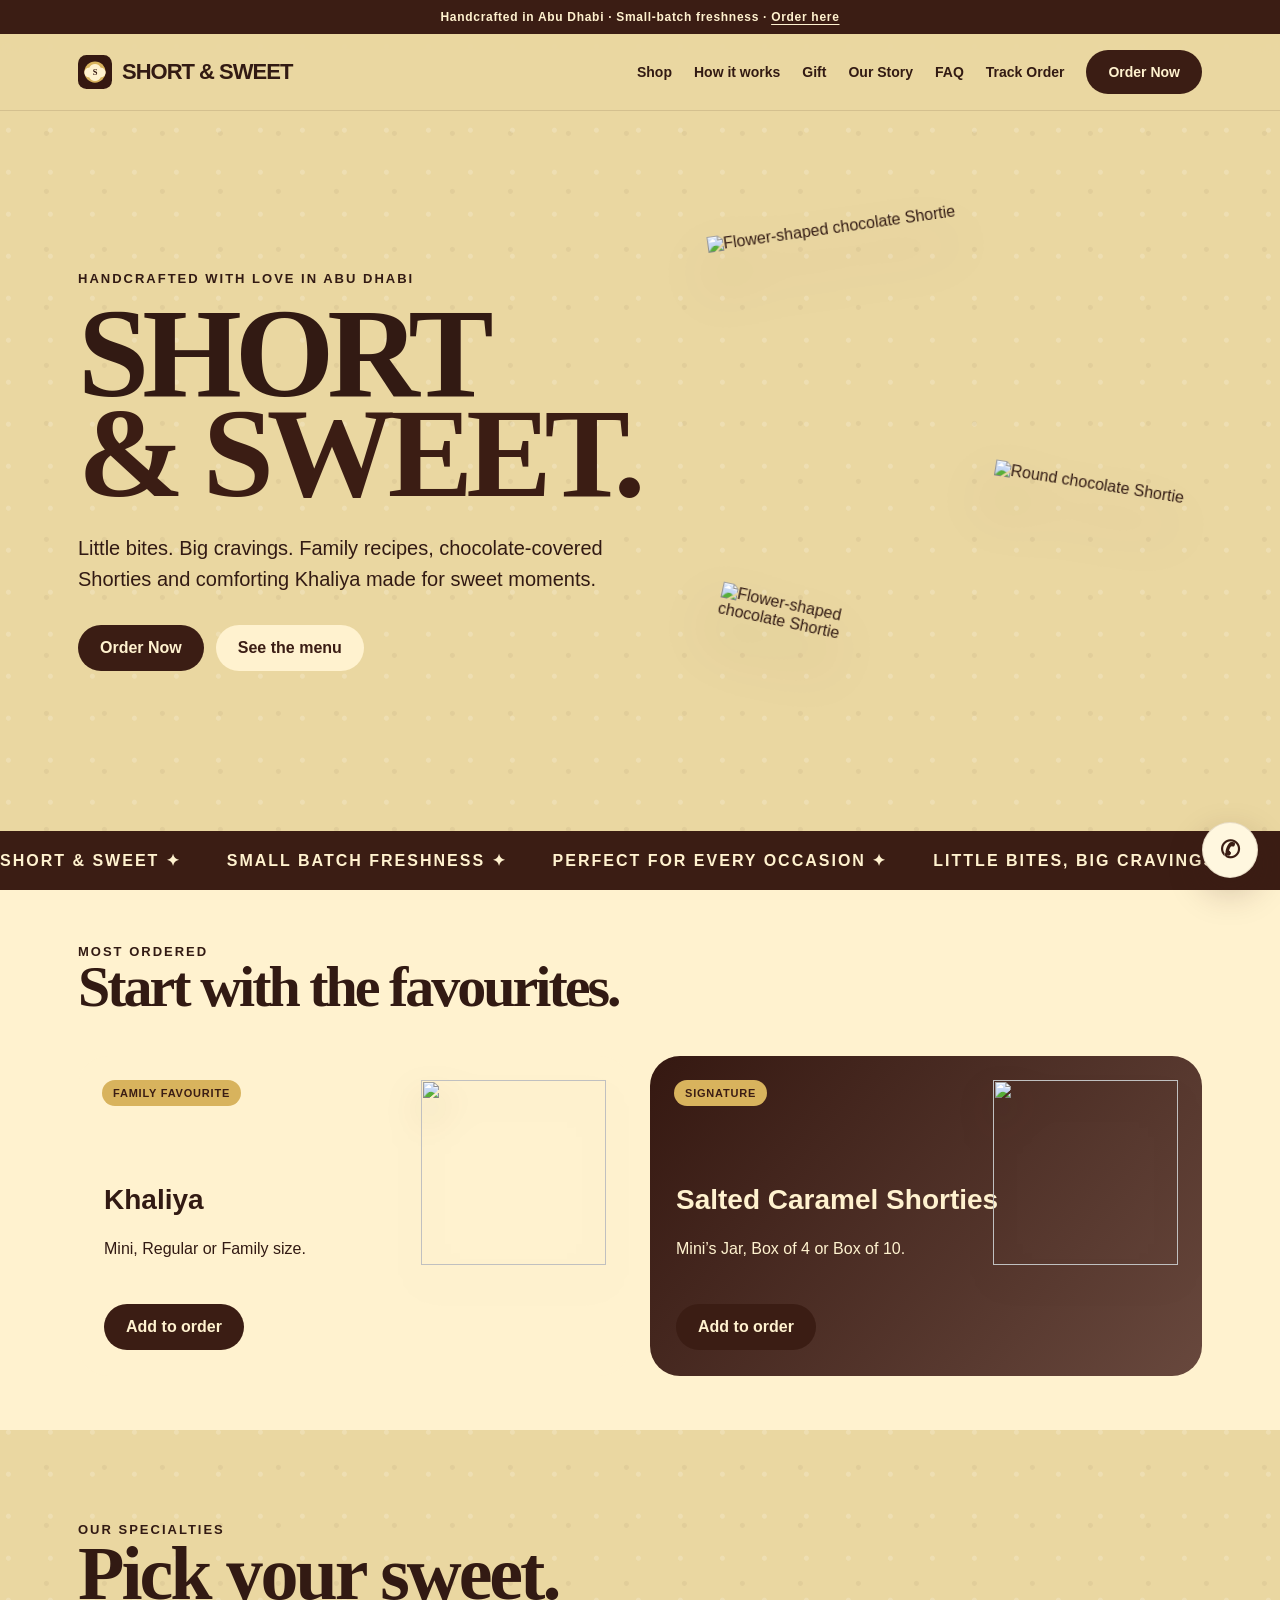
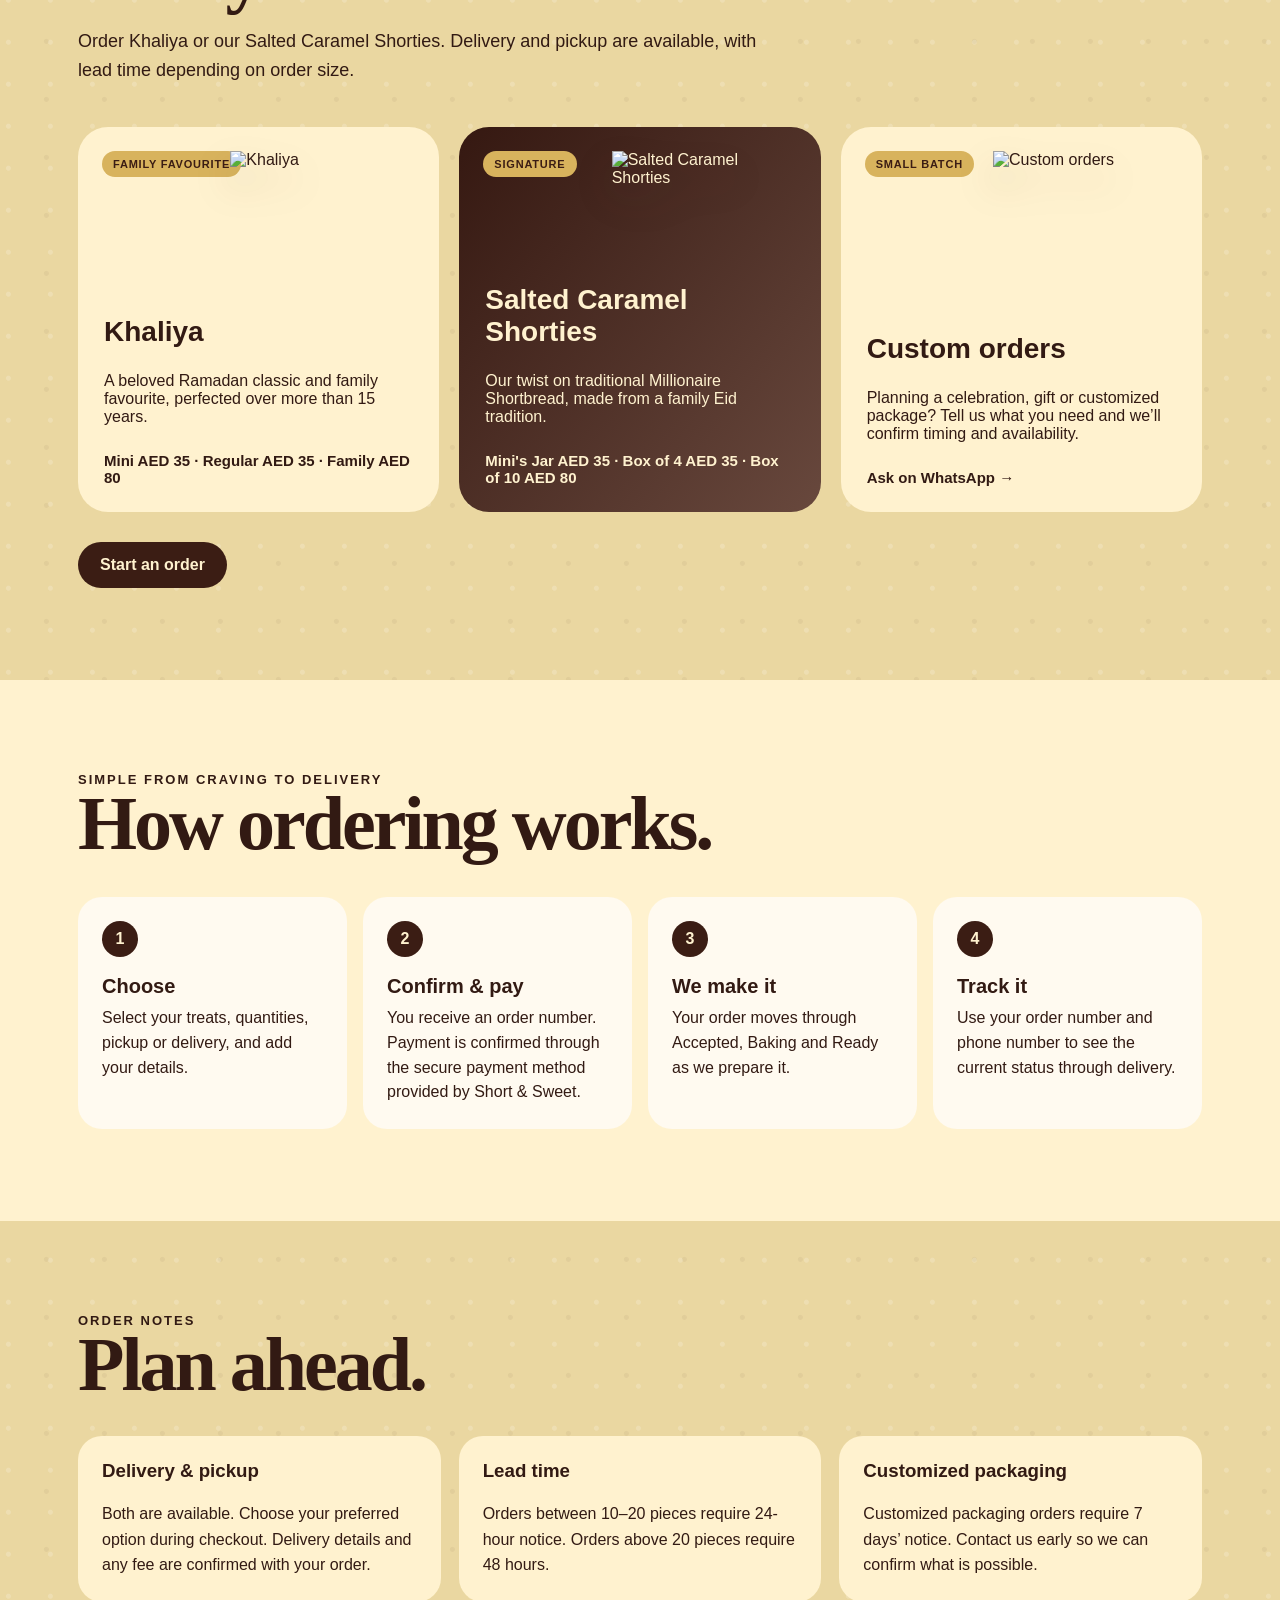
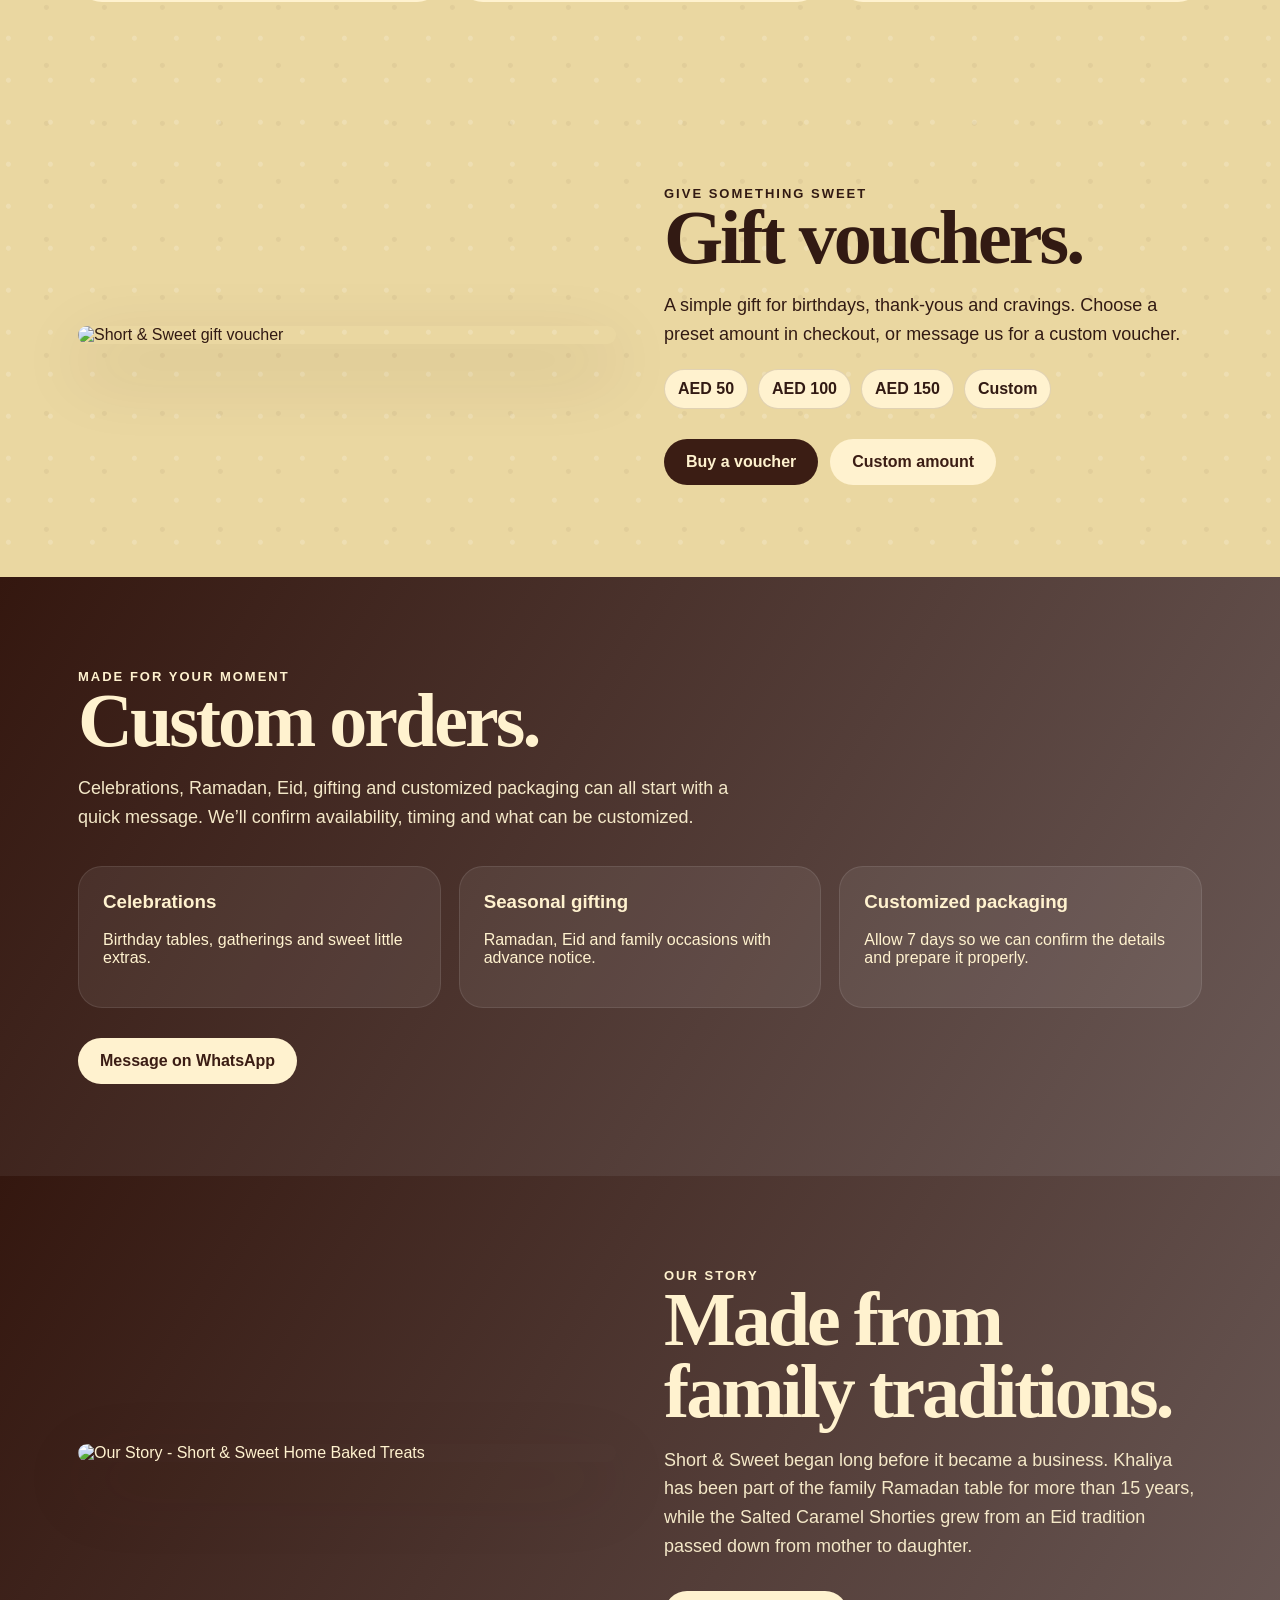
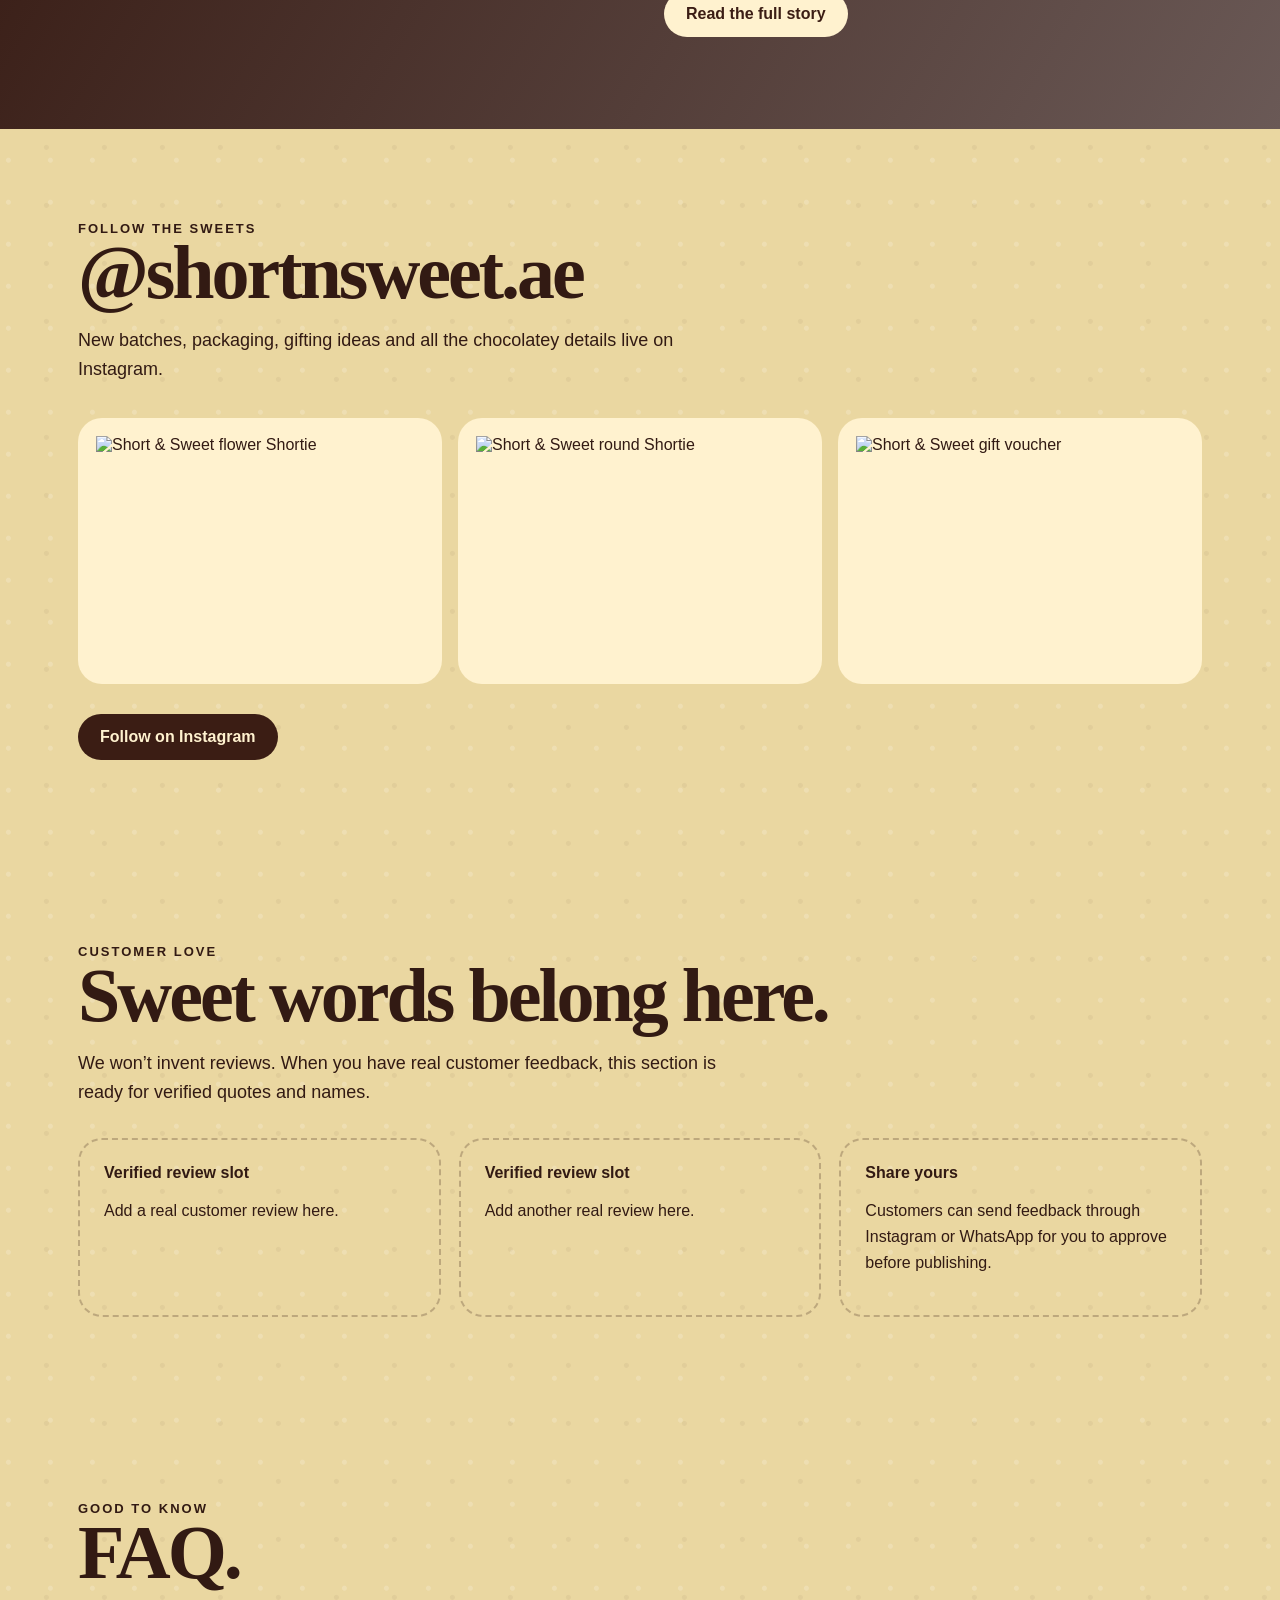
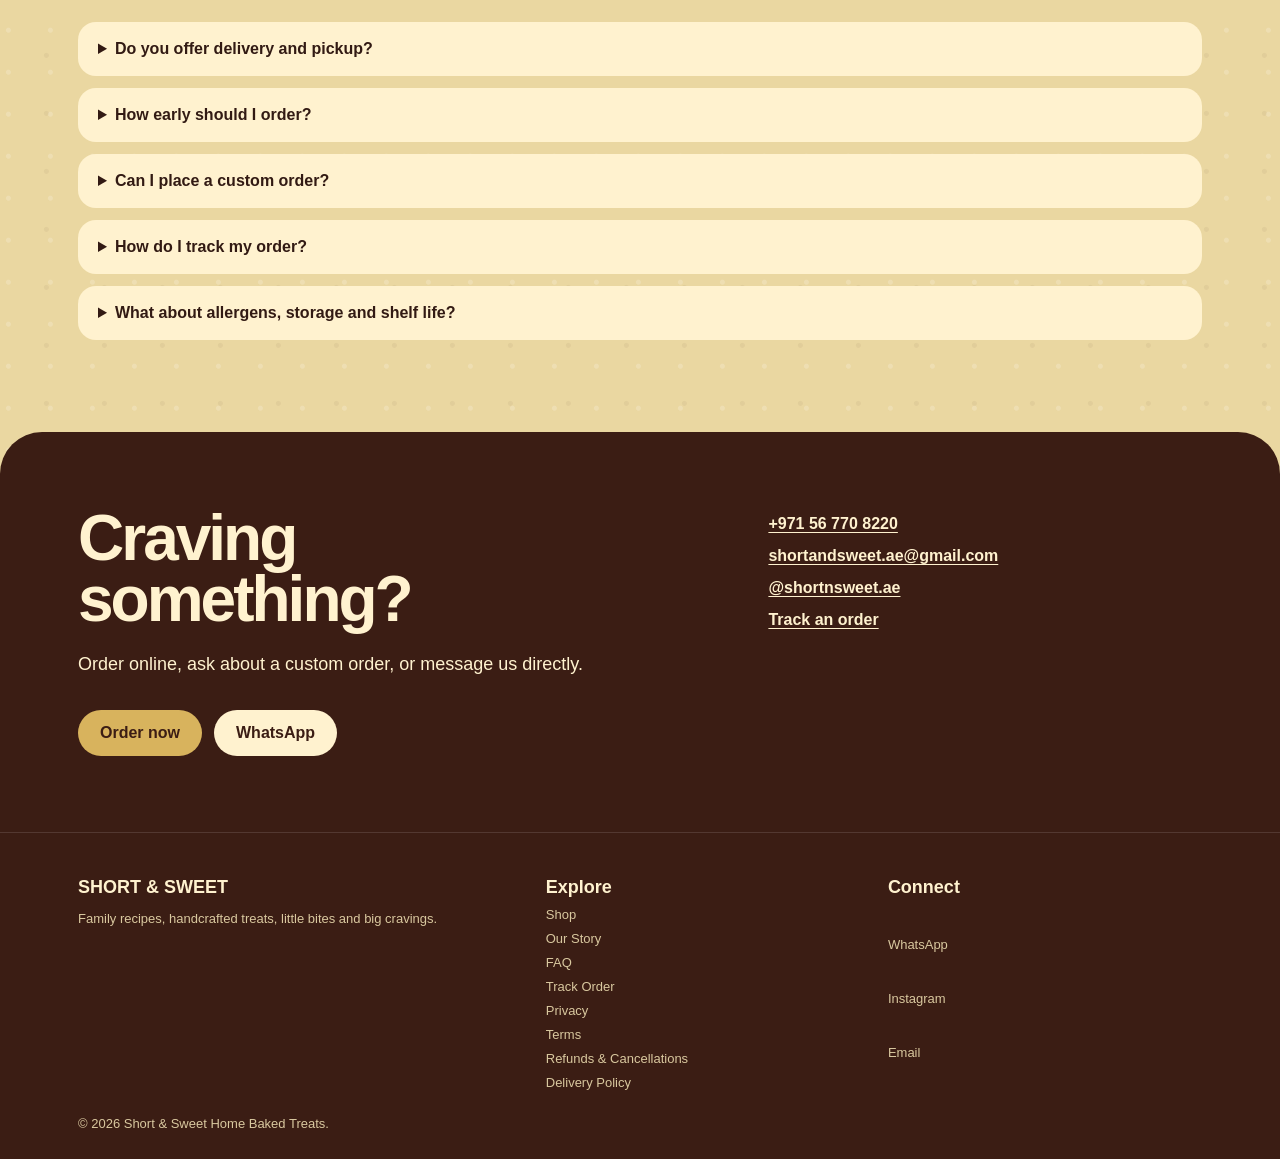
==== commit 03550df2: "Add mobile menu, logo, best sellers and policy links" ====
--- a/index.html
+++ b/index.html
@@ -12,12 +12,13 @@
 <meta property="og:image" content="https://awadqass-boop.github.io/Short-sweet/assets/gift-voucher.jpg">
 <meta name="twitter:card" content="summary_large_image">
 <title>Short & Sweet — Little Bites, Big Cravings</title>
+<script src="config.js"></script><script defer src="analytics.js"></script>
 <style>
 :root{--brown:#3b1d14;--brown2:#5a3b35;--gold:#d8b35d;--beige:#ead7a1;--cream:#fff2cf;--ink:#321a13;--white:#fffaf0}
 *{box-sizing:border-box}html{scroll-behavior:smooth}body{margin:0;font-family:Arial,Helvetica,sans-serif;background:var(--beige);background-image:radial-gradient(circle at 20% 10%,rgba(255,255,255,.18) 0 2px,transparent 3px),radial-gradient(circle at 80% 30%,rgba(59,29,20,.05) 0 2px,transparent 3px);background-size:42px 42px,58px 58px;color:var(--ink)}a{color:inherit;text-decoration:none}img{max-width:100%}
 .wrap{max-width:1180px;margin:auto;padding:0 28px}.eyebrow{font-size:13px;font-weight:900;letter-spacing:2px;text-transform:uppercase}.section-title{font-family:Georgia,'Times New Roman',serif;font-size:clamp(44px,6vw,76px);line-height:.95;letter-spacing:-3px;margin:0 0 18px}.sub{font-size:18px;max-width:680px;line-height:1.6}
 .btn{display:inline-block;background:var(--brown);color:var(--cream);padding:14px 22px;border-radius:999px;font-weight:900;transition:transform .22s ease,box-shadow .22s ease}.btn:hover{transform:translateY(-2px);box-shadow:0 12px 28px rgba(59,29,20,.18)}.btn.alt{background:var(--cream);color:var(--brown)}.btn.gold{background:var(--gold);color:var(--brown)}
-.announce{background:var(--brown);color:var(--cream);text-align:center;padding:10px 18px;font-size:12px;font-weight:900;letter-spacing:.7px}.announce a{text-decoration:underline;text-underline-offset:3px}nav{position:sticky;top:0;z-index:40;background:rgba(234,215,161,.94);backdrop-filter:blur(12px);border-bottom:1px solid rgba(59,29,20,.12)}.nav{height:76px;display:flex;align-items:center;justify-content:space-between;gap:20px}.brand{font-weight:900;letter-spacing:-1px;font-size:22px}.links{display:flex;gap:22px;align-items:center;font-weight:800;font-size:14px}
+.announce{background:var(--brown);color:var(--cream);text-align:center;padding:10px 18px;font-size:12px;font-weight:900;letter-spacing:.7px}.announce a{text-decoration:underline;text-underline-offset:3px}nav{position:sticky;top:0;z-index:40;background:rgba(234,215,161,.94);backdrop-filter:blur(12px);border-bottom:1px solid rgba(59,29,20,.12)}.nav{height:76px;display:flex;align-items:center;justify-content:space-between;gap:20px}.brand{font-weight:900;letter-spacing:-1px;font-size:22px;display:flex;align-items:center;gap:10px}.brand img{width:34px;height:34px}.links{display:flex;gap:22px;align-items:center;font-weight:800;font-size:14px}.menu-btn{display:none;border:0;background:var(--brown);color:var(--cream);width:42px;height:42px;border-radius:50%;font-size:20px}.mobile-menu{display:none;position:fixed;left:0;right:0;top:112px;z-index:55;background:var(--cream);padding:22px 26px;box-shadow:0 20px 50px rgba(59,29,20,.2)}.mobile-menu.open{display:grid;gap:16px}.mobile-menu a{font-weight:900;font-size:18px}
 .hero{min-height:720px;display:grid;grid-template-columns:1.08fr .92fr;align-items:center;gap:56px;overflow:hidden}.hero h1{font-family:Georgia,'Times New Roman',serif;font-size:clamp(70px,10vw,145px);line-height:.78;letter-spacing:-7px;margin:18px 0 30px}.hero h1 span{display:block;color:var(--brown)}.hero p{font-size:20px;line-height:1.55;max-width:590px}.actions{display:flex;gap:12px;flex-wrap:wrap;margin-top:30px}
 .cookie-stage{height:560px;position:relative}.cookie-photo{position:absolute;object-fit:contain;filter:drop-shadow(0 30px 28px rgba(59,29,20,.22))}.c1{width:350px;height:350px;top:20px;left:18px;transform:rotate(-8deg)}.c2{width:230px;height:230px;right:-5px;bottom:45px;transform:rotate(9deg)}.c3{width:155px;height:155px;left:-5px;bottom:0;transform:rotate(12deg)}
 .band{background:var(--brown);color:var(--cream);padding:20px 0;overflow:hidden;white-space:nowrap;font-weight:900;letter-spacing:2px}.band-track{display:flex;width:max-content;animation:sweetMarquee 22s linear infinite}.band-group{display:flex;flex-shrink:0}.band span{display:inline-block;margin-right:46px}@keyframes sweetMarquee{from{transform:translateX(0)}to{transform:translateX(-50%)}}
@@ -34,14 +35,25 @@
 .reveal{opacity:0;transform:translateY(24px);transition:opacity .7s ease,transform .7s ease}.reveal.visible{opacity:1;transform:none}
 .wa-float{position:fixed;right:22px;bottom:22px;z-index:70;width:56px;height:56px;border-radius:50%;display:grid;place-items:center;background:#fff7df;color:var(--brown);font-size:24px;font-weight:900;box-shadow:0 14px 35px rgba(59,29,20,.25);border:1px solid rgba(59,29,20,.12)}
 footer{background:var(--brown);color:#d9c89f;padding:44px 0 28px;border-top:1px solid rgba(255,255,255,.12);font-size:13px}.footer-grid{display:grid;grid-template-columns:1.4fr 1fr 1fr;gap:28px;margin-bottom:26px}.footer-grid strong{color:var(--cream);font-size:18px}.footer-links{display:grid;gap:9px}.footer-links a:hover{color:var(--cream)}.mobile-order{display:none;position:fixed;left:18px;right:18px;bottom:16px;z-index:60;background:var(--brown);color:var(--cream);text-align:center;padding:15px;border-radius:999px;font-weight:900;box-shadow:0 15px 35px #35181145}
-@media(max-width:900px){.footer-grid{grid-template-columns:1fr 1fr}.wa-float{bottom:88px;right:18px}.links a:not(.btn){display:none}.hero{grid-template-columns:1fr;min-height:auto;padding:66px 0}.cookie-stage{height:390px}.c1{width:245px;height:245px;left:18%;top:8px}.c2{width:165px;height:165px;right:2%;bottom:35px}.c3{width:115px;height:115px;left:2%;bottom:0}.shop-grid,.how-grid,.info-grid,.custom-grid,.instagram-grid,.review-grid{grid-template-columns:1fr 1fr}.split,.contact-grid{grid-template-columns:1fr}.mobile-order{display:block}body{padding-bottom:75px}}
+@media(max-width:900px){.footer-grid{grid-template-columns:1fr 1fr}.wa-float{bottom:88px;right:18px}.links{display:none}.menu-btn{display:block}.hero{grid-template-columns:1fr;min-height:auto;padding:66px 0}.cookie-stage{height:390px}.c1{width:245px;height:245px;left:18%;top:8px}.c2{width:165px;height:165px;right:2%;bottom:35px}.c3{width:115px;height:115px;left:2%;bottom:0}.shop-grid,.how-grid,.info-grid,.custom-grid,.instagram-grid,.review-grid{grid-template-columns:1fr 1fr}.split,.contact-grid{grid-template-columns:1fr}.mobile-order{display:block}body{padding-bottom:75px}}
 @media(max-width:620px){.footer-grid{grid-template-columns:1fr}.wrap{padding:0 20px}.hero h1{font-size:74px;letter-spacing:-5px}.shop-grid,.how-grid,.info-grid,.custom-grid,.instagram-grid,.review-grid{grid-template-columns:1fr}.contact h2{font-size:48px}.insta img{height:200px}}
 @media(prefers-reduced-motion:reduce){.band-track{animation:none}}
 </style>
 </head>
 <body>
 <div class="announce">Handcrafted in Abu Dhabi · Small-batch freshness · <a href="checkout.html">Order here</a></div>
-<nav><div class="wrap nav"><a class="brand" href="#">SHORT & SWEET</a><div class="links"><a href="#shop">Shop</a><a href="#how">How it works</a><a href="#gift">Gift</a><a href="#about">Our Story</a><a href="#faq">FAQ</a><a href="track.html">Track Order</a><a class="btn" href="checkout.html">Order Now</a></div></div></nav>
+<nav><div class="wrap nav"><a class="brand" href="#"><img src="assets/favicon.svg" alt=""><span>SHORT & SWEET</span></a><div class="links"><a href="#shop">Shop</a><a href="#how">How it works</a><a href="#gift">Gift</a><a href="#about">Our Story</a><a href="#faq">FAQ</a><a href="track.html">Track Order</a><a class="btn" data-ss-event="order_now" href="checkout.html">Order Now</a></div>
+  <button class="menu-btn" aria-label="Open menu" onclick="document.getElementById('mobileMenu').classList.toggle('open')">☰</button>
+  </div></nav>
+  <div id="mobileMenu" class="mobile-menu">
+    <a href="#shop" onclick="document.getElementById('mobileMenu').classList.remove('open')">Shop</a>
+    <a href="#how" onclick="document.getElementById('mobileMenu').classList.remove('open')">How it works</a>
+    <a href="#gift" onclick="document.getElementById('mobileMenu').classList.remove('open')">Gift</a>
+    <a href="#about" onclick="document.getElementById('mobileMenu').classList.remove('open')">Our Story</a>
+    <a href="#faq" onclick="document.getElementById('mobileMenu').classList.remove('open')">FAQ</a>
+    <a href="track.html">Track Order</a>
+    <a href="checkout.html">Order Now</a>
+  </div>
 
 <main>
 <section class="wrap hero">
@@ -50,6 +62,16 @@
 </section>
 
 <div class="band"><div class="band-track"><div class="band-group"><span>SHORT & SWEET ✦</span><span>SMALL BATCH FRESHNESS ✦</span><span>PERFECT FOR EVERY OCCASION ✦</span><span>LITTLE BITES, BIG CRAVINGS ✦</span></div><div class="band-group" aria-hidden="true"><span>SHORT & SWEET ✦</span><span>SMALL BATCH FRESHNESS ✦</span><span>PERFECT FOR EVERY OCCASION ✦</span><span>LITTLE BITES, BIG CRAVINGS ✦</span></div></div></div>
+<section class="reveal" style="padding:54px 0;background:var(--cream)">
+  <div class="wrap">
+    <div class="eyebrow">Most ordered</div>
+    <h2 class="section-title" style="font-size:clamp(36px,5vw,58px)">Start with the favourites.</h2>
+    <div class="shop-grid" style="grid-template-columns:repeat(2,1fr)">
+      <article class="product" style="min-height:320px"><span class="badge">Family favourite</span><img src="assets/cookie-round.png" alt=""><h3>Khaliya</h3><p>Mini, Regular or Family size.</p><div class="actions"><a class="btn" href="checkout.html">Add to order</a></div></article>
+      <article class="product dark" style="min-height:320px"><span class="badge">Signature</span><img src="assets/cookie-flower.png" alt=""><h3>Salted Caramel Shorties</h3><p>Mini’s Jar, Box of 4 or Box of 10.</p><div class="actions"><a class="btn" href="checkout.html">Add to order</a></div></article>
+    </div>
+  </div>
+</section>
 
 <section id="shop" class="reveal"><div class="wrap"><div class="eyebrow">Our specialties</div><h2 class="section-title">Pick your sweet.</h2><p class="sub">Order Khaliya or our Salted Caramel Shorties. Delivery and pickup are available, with lead time depending on order size.</p>
 <div class="shop-grid">
@@ -102,7 +124,7 @@
 </main>
 <footer><div class="wrap"><div class="footer-grid">
 <div><strong>SHORT & SWEET</strong><p>Family recipes, handcrafted treats, little bites and big cravings.</p></div>
-<div class="footer-links"><strong>Explore</strong><a href="#shop">Shop</a><a href="#about">Our Story</a><a href="#faq">FAQ</a><a href="track.html">Track Order</a></div>
+<div class="footer-links"><strong>Explore</strong><a href="#shop">Shop</a><a href="#about">Our Story</a><a href="#faq">FAQ</a><a href="track.html">Track Order</a><a href="privacy.html">Privacy</a><a href="terms.html">Terms</a><a href="refunds.html">Refunds & Cancellations</a><a href="delivery.html">Delivery Policy</a></div>
 <div class="footer-links"><strong>Connect</strong><a href="https://wa.me/971567708220" target="_blank" rel="noopener">WhatsApp</a><a href="https://www.instagram.com/shortnsweet.ae/" target="_blank" rel="noopener">Instagram</a><a href="mailto:shortandsweet.ae@gmail.com">Email</a></div>
 </div><div>© 2026 Short & Sweet Home Baked Treats.</div></div></footer>
 <a class="wa-float" aria-label="Chat on WhatsApp" href="https://wa.me/971567708220?text=Hi%20Short%20%26%20Sweet!" target="_blank" rel="noopener">✆</a>
@@ -110,6 +132,7 @@
 <script>
 const observer=new IntersectionObserver(entries=>entries.forEach(e=>{if(e.isIntersecting)e.target.classList.add("visible")}),{threshold:.12});
 document.querySelectorAll(".reveal").forEach(el=>observer.observe(el));
+if(window.SHORT_SWEET_SEASONAL_MESSAGE||window.SHORT_SWEET_ORDER_CUTOFF_MESSAGE){document.querySelector(".announce").textContent=[window.SHORT_SWEET_SEASONAL_MESSAGE,window.SHORT_SWEET_ORDER_CUTOFF_MESSAGE].filter(Boolean).join(" · ")}
 </script>
 </body>
 </html>
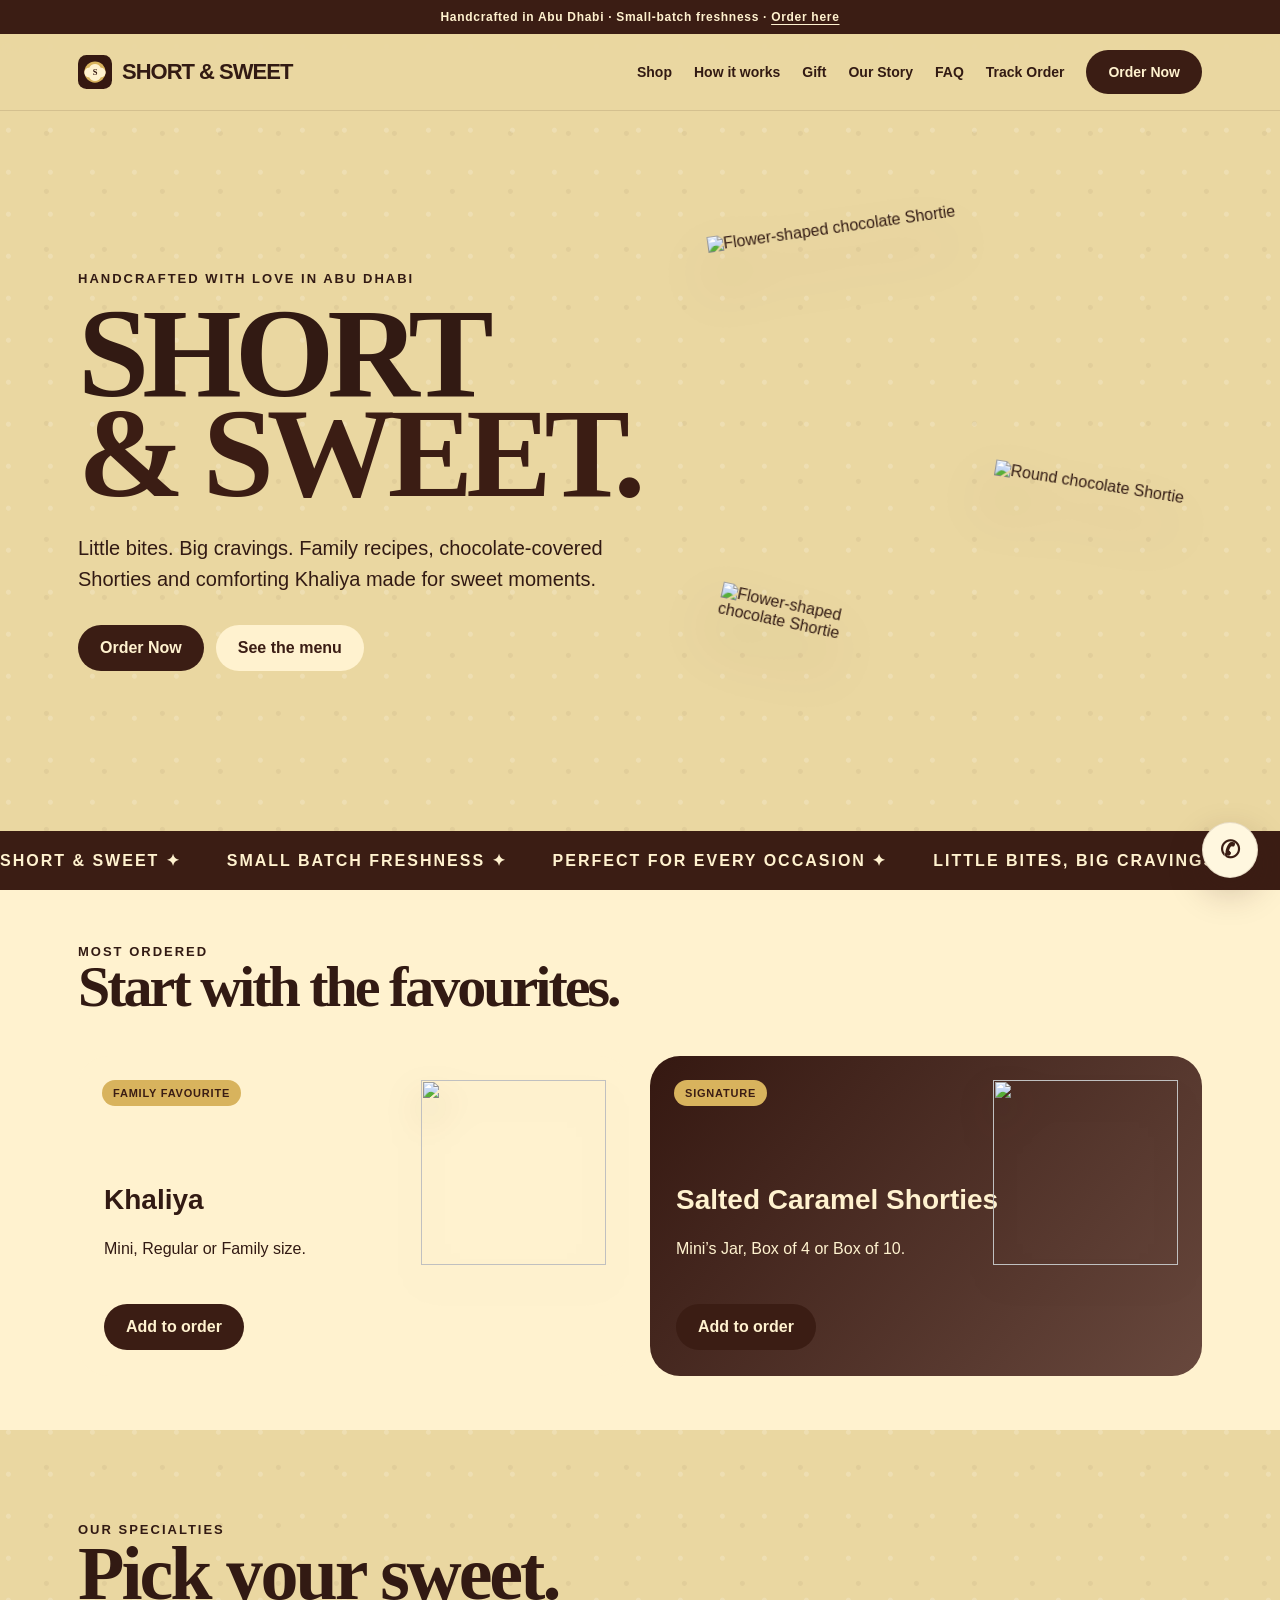
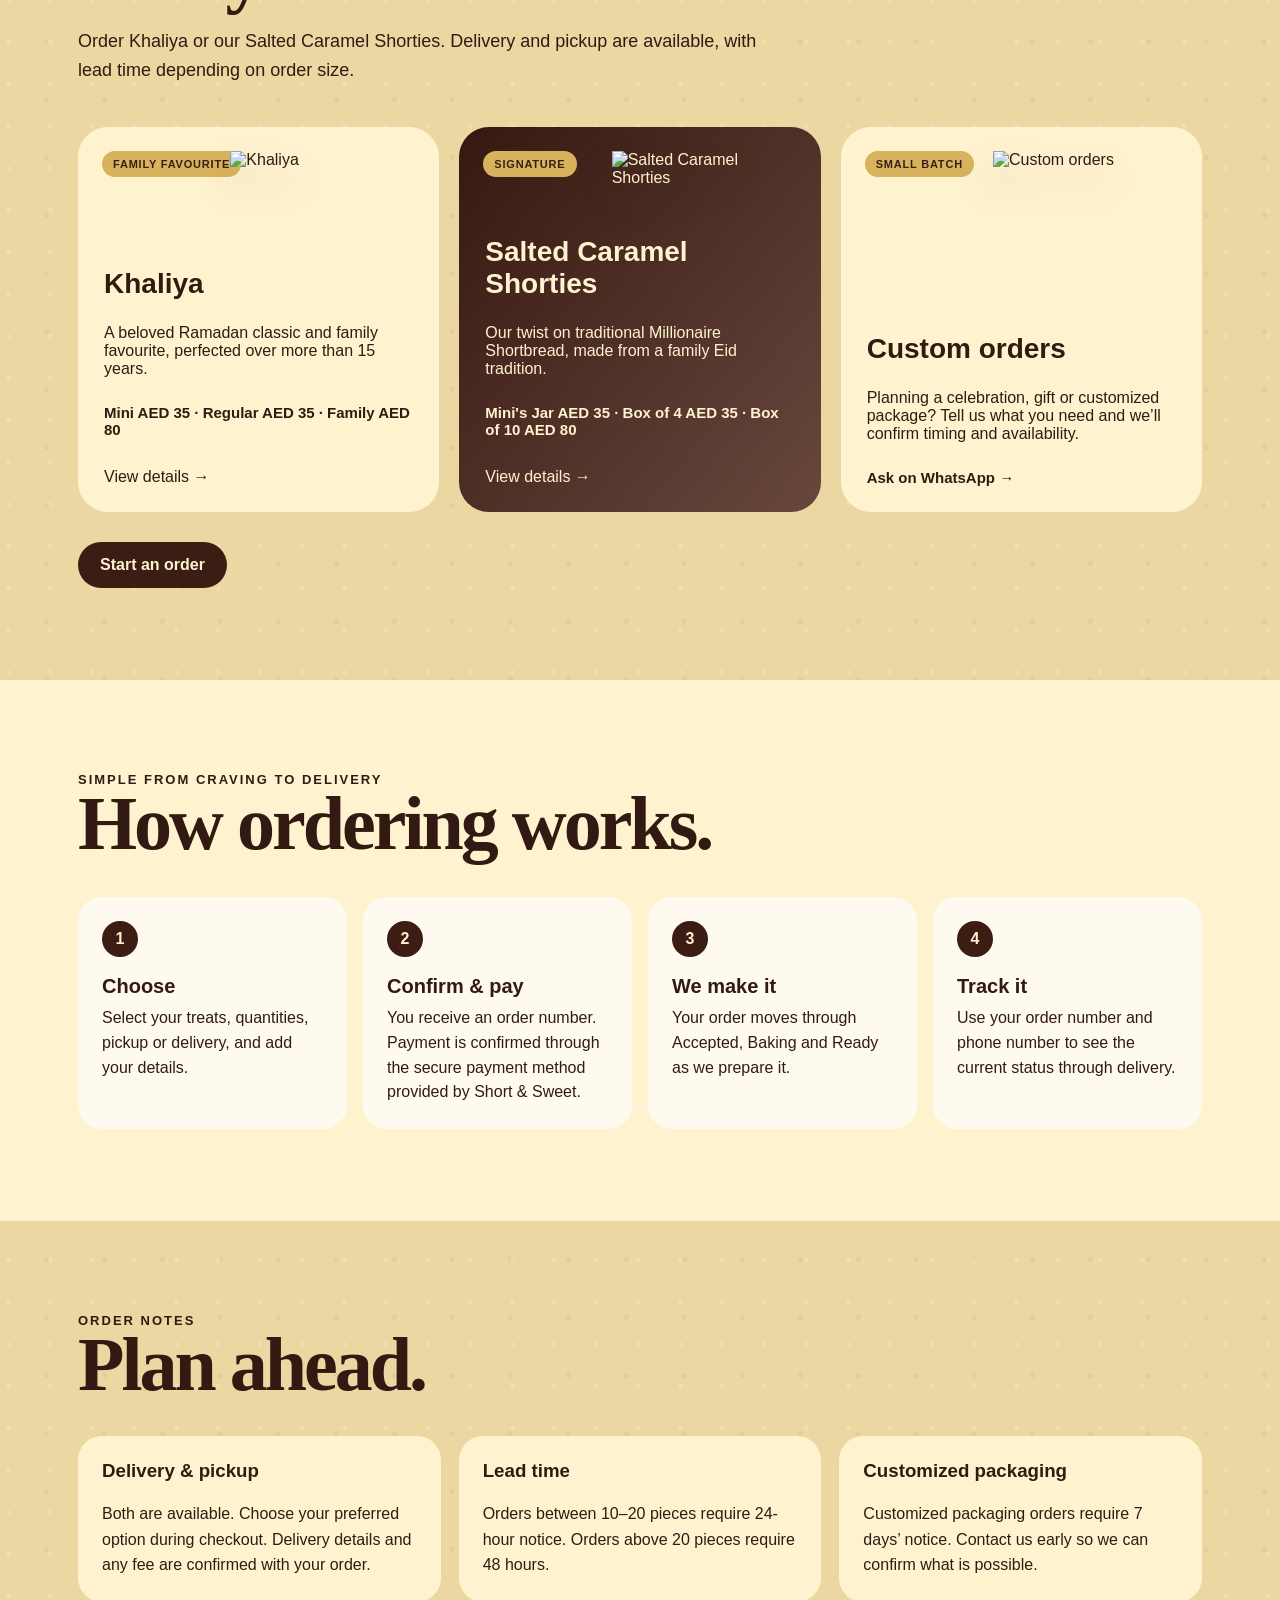
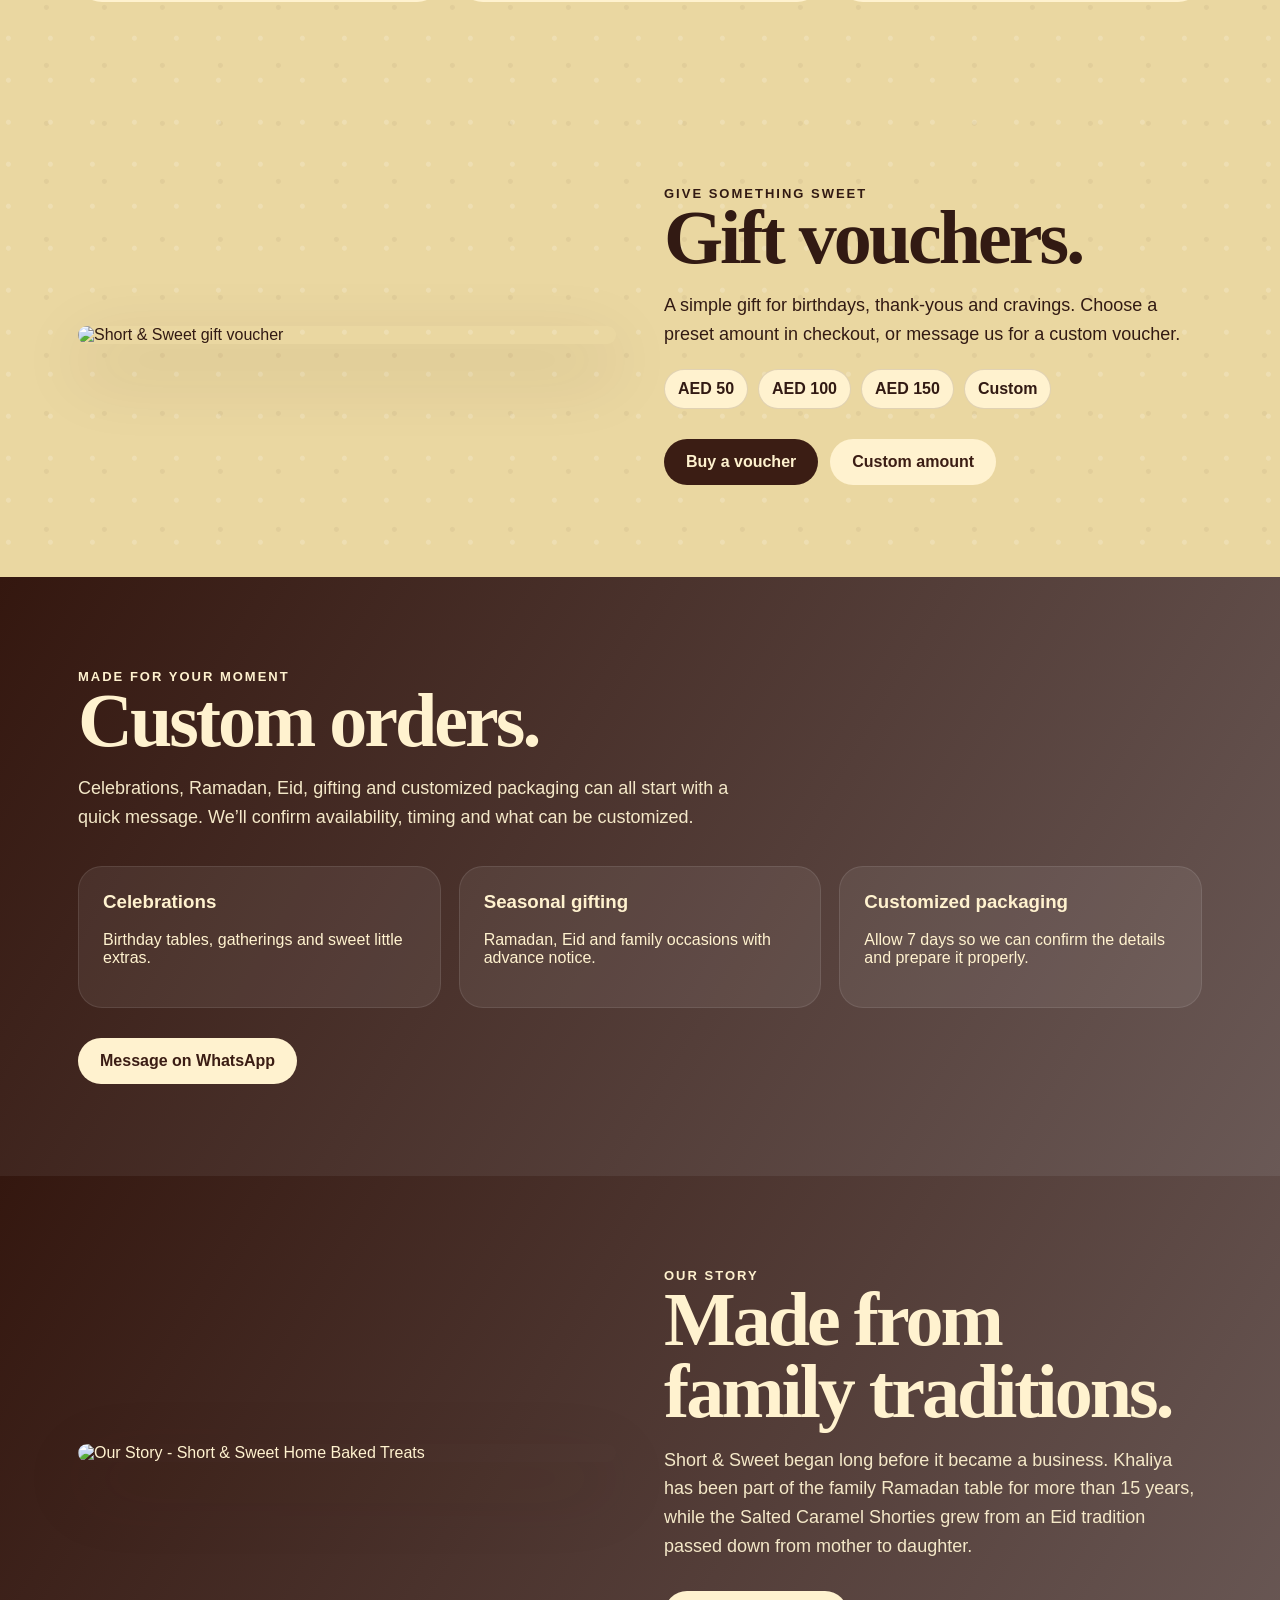
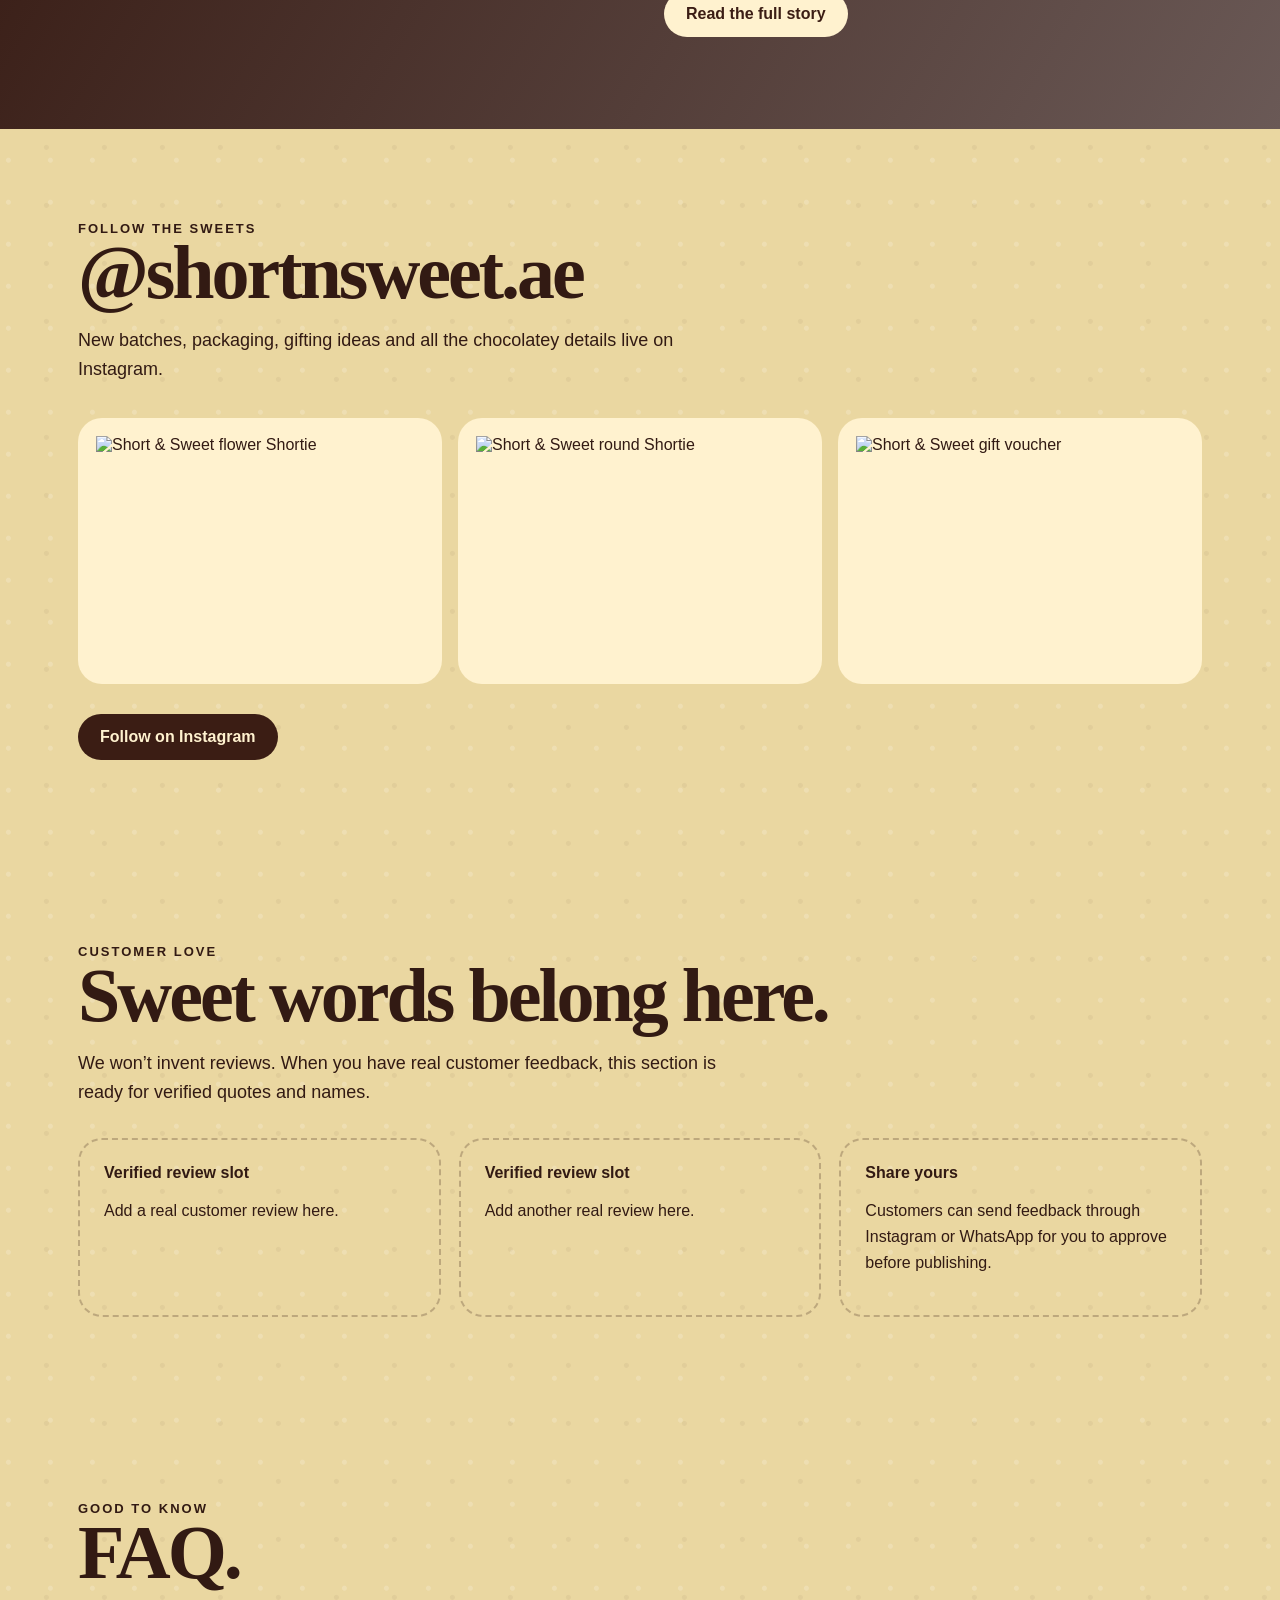
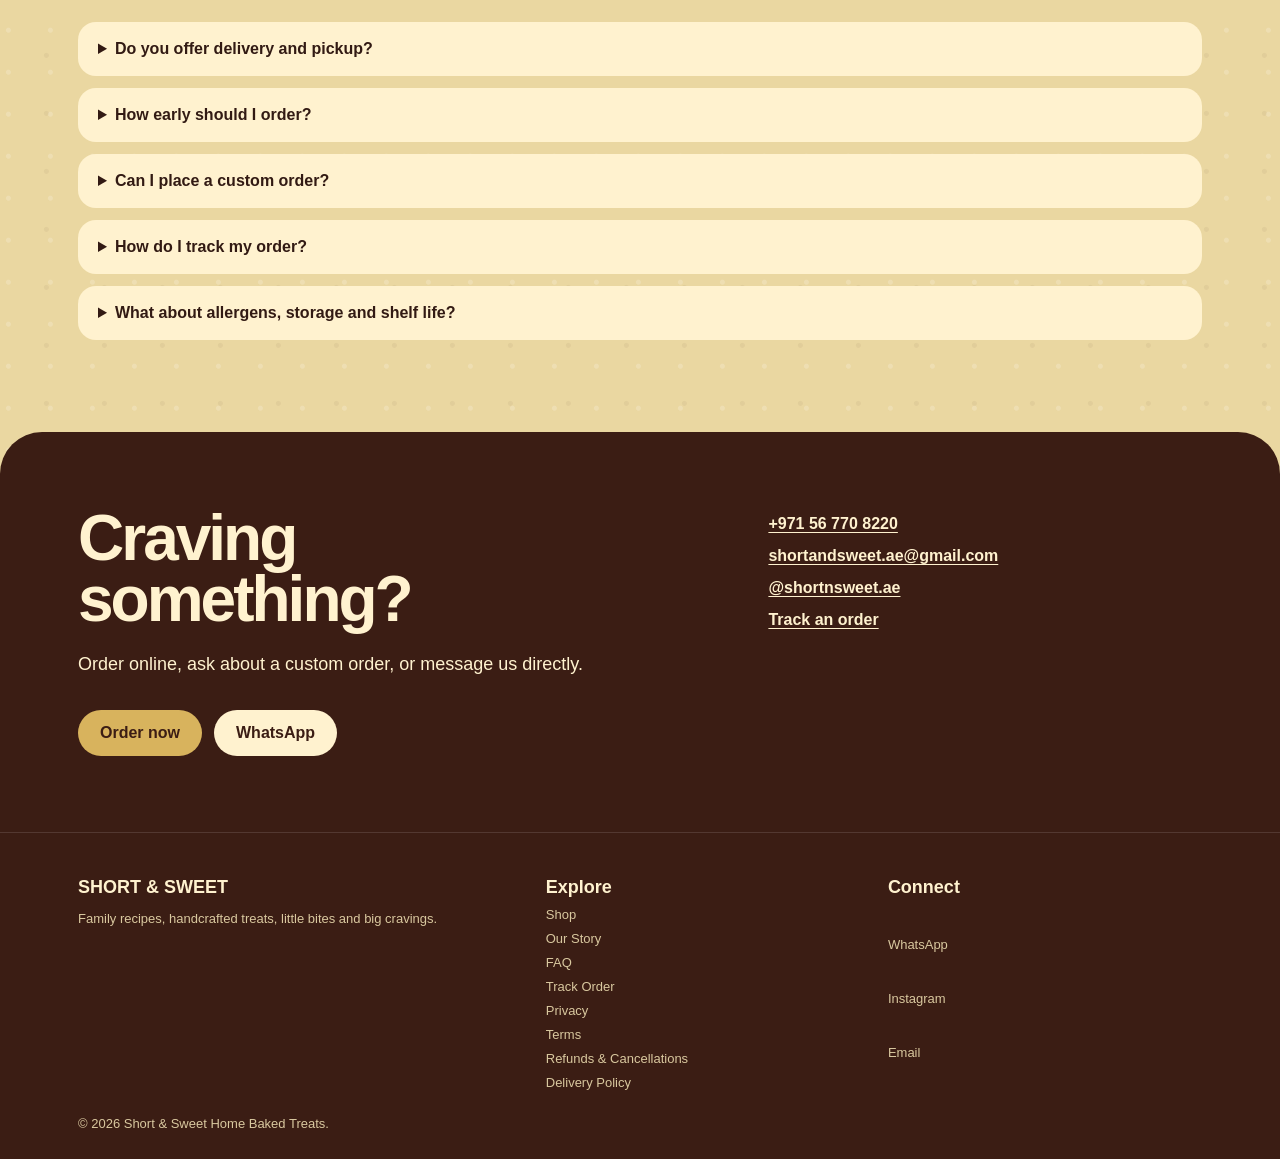
==== commit 629604a6: "Link homepage products to detail page" ====
--- a/index.html
+++ b/index.html
@@ -75,8 +75,8 @@
 
 <section id="shop" class="reveal"><div class="wrap"><div class="eyebrow">Our specialties</div><h2 class="section-title">Pick your sweet.</h2><p class="sub">Order Khaliya or our Salted Caramel Shorties. Delivery and pickup are available, with lead time depending on order size.</p>
 <div class="shop-grid">
-<article class="product"><span class="badge">Family favourite</span><img src="assets/cookie-round.png" alt="Khaliya"><h3>Khaliya</h3><p>A beloved Ramadan classic and family favourite, perfected over more than 15 years.</p><div class="price">Mini AED 35 · Regular AED 35 · Family AED 80</div></article>
-<article class="product dark"><span class="badge">Signature</span><img src="assets/cookie-flower.png" alt="Salted Caramel Shorties"><h3>Salted Caramel Shorties</h3><p>Our twist on traditional Millionaire Shortbread, made from a family Eid tradition.</p><div class="price">Mini's Jar AED 35 · Box of 4 AED 35 · Box of 10 AED 80</div></article>
+<article class="product"><span class="badge">Family favourite</span><img src="assets/cookie-round.png" alt="Khaliya"><h3>Khaliya</h3><p>A beloved Ramadan classic and family favourite, perfected over more than 15 years.</p><div class="price">Mini AED 35 · Regular AED 35 · Family AED 80</div><div class="actions"><a href="products.html">View details →</a></div></article>
+<article class="product dark"><span class="badge">Signature</span><img src="assets/cookie-flower.png" alt="Salted Caramel Shorties"><h3>Salted Caramel Shorties</h3><p>Our twist on traditional Millionaire Shortbread, made from a family Eid tradition.</p><div class="price">Mini's Jar AED 35 · Box of 4 AED 35 · Box of 10 AED 80</div><div class="actions"><a href="products.html">View details →</a></div></article>
 <article class="product"><span class="badge">Small batch</span><img src="assets/cookie-flower.png" alt="Custom orders"><h3>Custom orders</h3><p>Planning a celebration, gift or customized package? Tell us what you need and we’ll confirm timing and availability.</p><div class="price"><a href="https://wa.me/971567708220?text=Hi%20Short%20%26%20Sweet!%20I%27d%20like%20to%20ask%20about%20a%20custom%20order." target="_blank" rel="noopener">Ask on WhatsApp →</a></div></article>
 </div>
 <div class="actions"><a class="btn" href="checkout.html">Start an order</a></div></div></section>
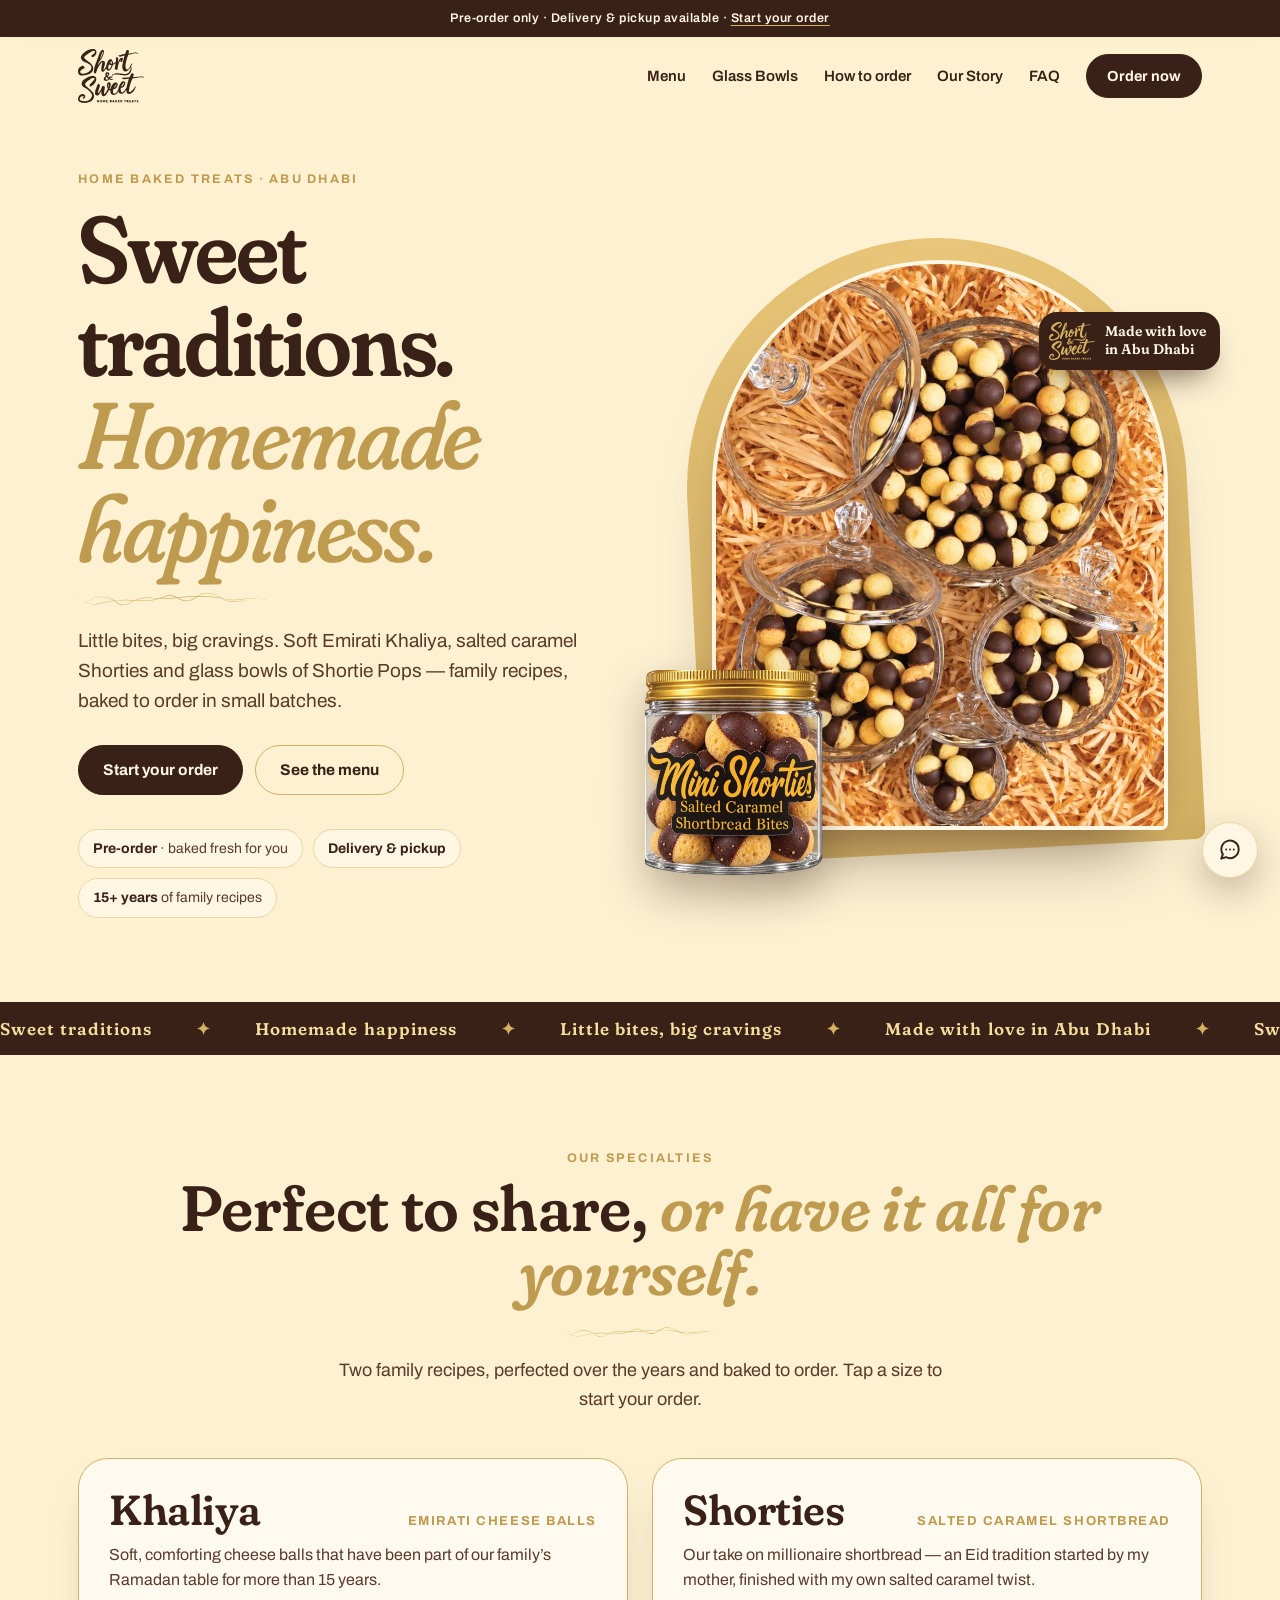
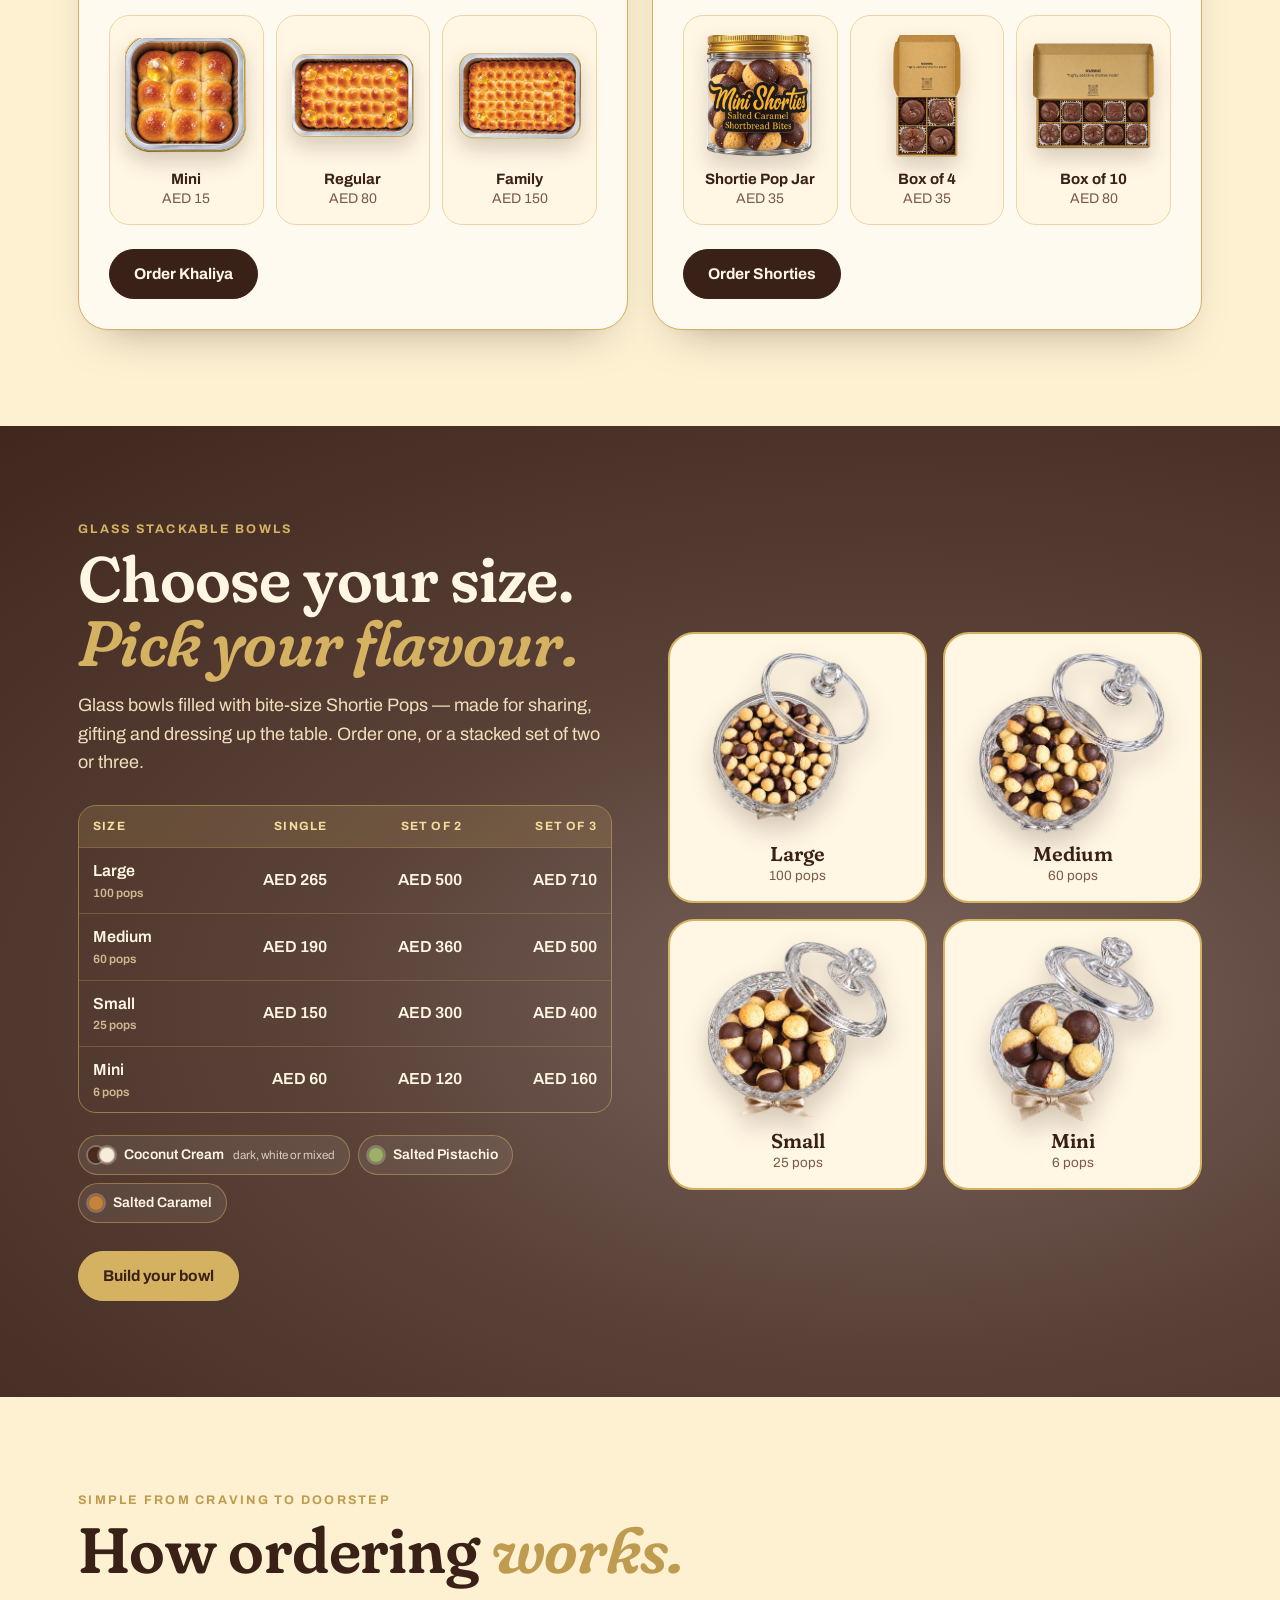
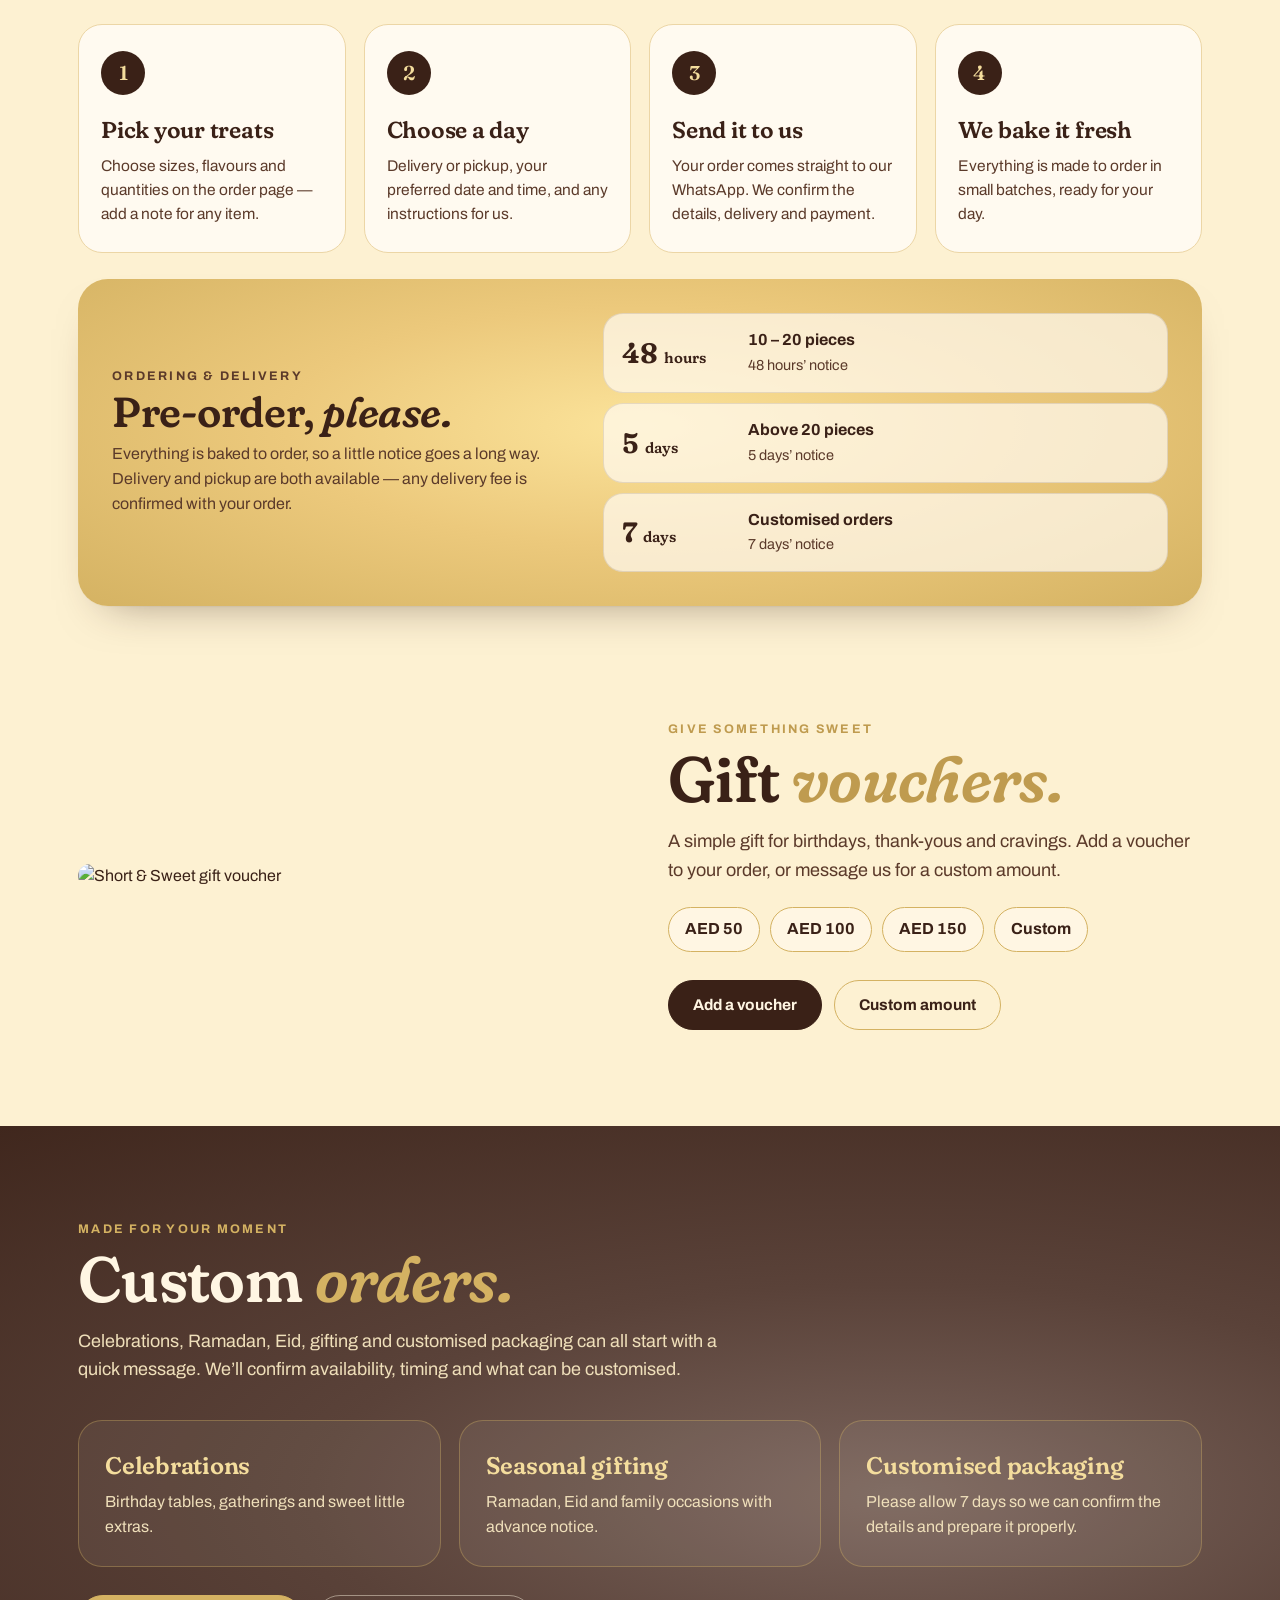
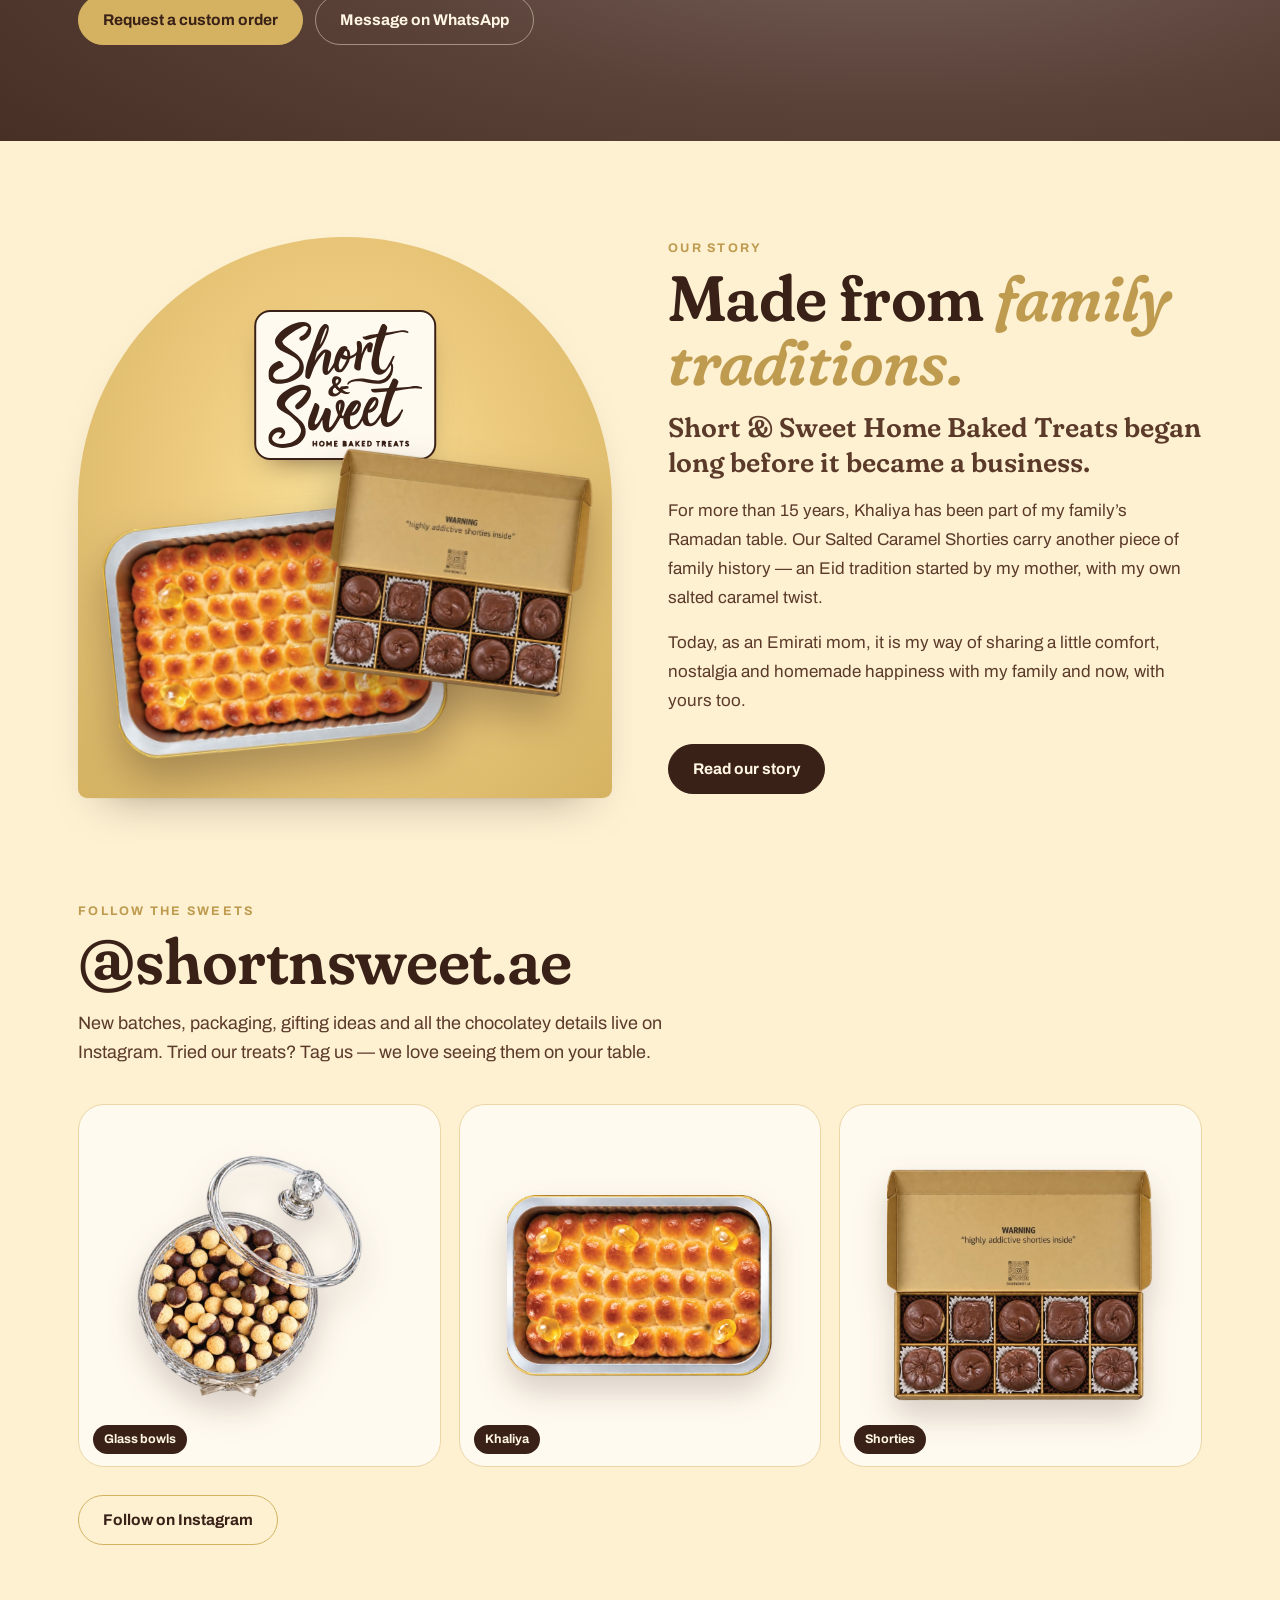
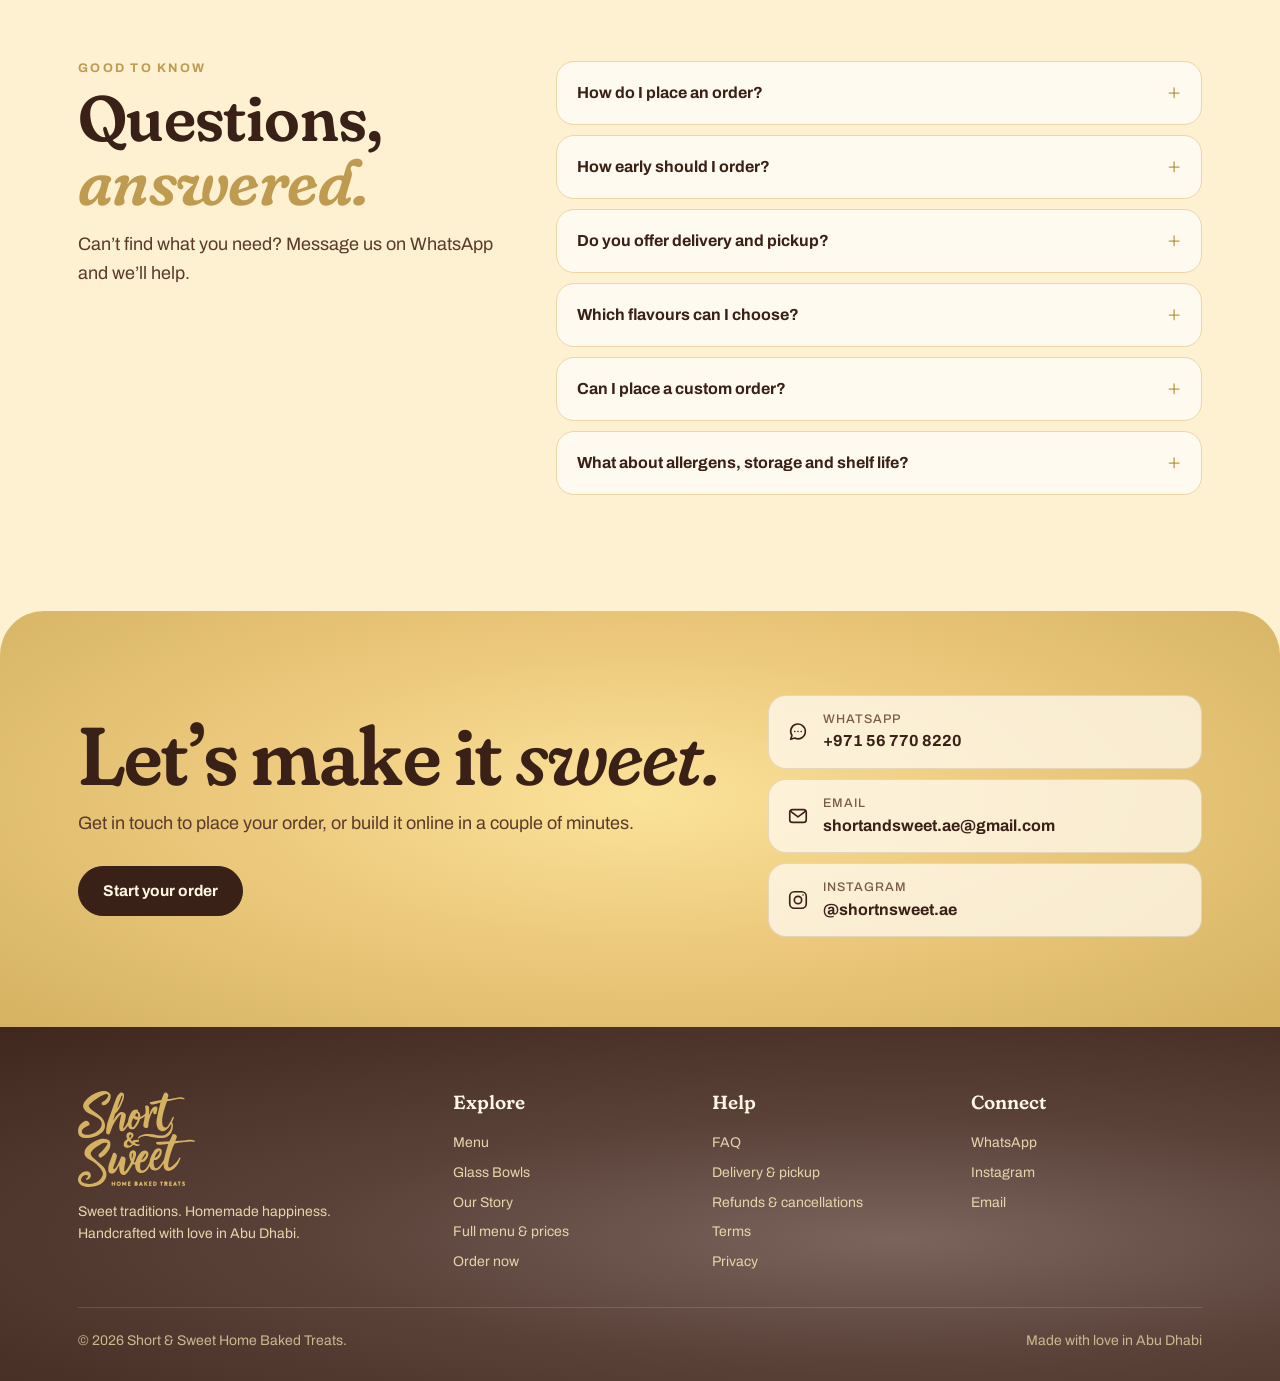
==== commit 9c6ab007: "new website" ====
--- a/index.html
+++ b/index.html
@@ -3,136 +3,416 @@
 <head>
 <meta charset="utf-8">
 <meta name="viewport" content="width=device-width,initial-scale=1">
-<meta name="description" content="Short & Sweet Home Baked Treats — handcrafted Khaliya and Salted Caramel Shorties in the UAE.">
-<link rel="icon" href="assets/favicon.svg" type="image/svg+xml">
-<meta property="og:title" content="Short & Sweet — Little Bites, Big Cravings">
-<meta property="og:description" content="Family recipes, chocolate-covered Shorties and comforting Khaliya made for sweet moments.">
+<meta name="theme-color" content="#fdf1d2">
+<meta name="description" content="Short & Sweet Home Baked Treats — Khaliya, Salted Caramel Shorties and glass bowls of Shortie Pops, baked to order with love in Abu Dhabi.">
+<link rel="icon" href="assets/favicon.svg?v=2" type="image/svg+xml"><link rel="icon" href="assets/favicon-32.png?v=2" type="image/png" sizes="32x32"><link rel="apple-touch-icon" href="assets/apple-touch-icon.png?v=2">
+<meta property="og:title" content="Short & Sweet — Sweet traditions. Homemade happiness.">
+<meta property="og:description" content="Family recipes baked to order in Abu Dhabi: Khaliya, Salted Caramel Shorties and glass bowls of Shortie Pops.">
 <meta property="og:type" content="website">
 <meta property="og:url" content="https://awadqass-boop.github.io/Short-sweet/">
-<meta property="og:image" content="https://awadqass-boop.github.io/Short-sweet/assets/gift-voucher.jpg">
+<meta property="og:image" content="https://awadqass-boop.github.io/Short-sweet/assets/hero-bowls.jpg">
 <meta name="twitter:card" content="summary_large_image">
-<title>Short & Sweet — Little Bites, Big Cravings</title>
+<title>Short & Sweet — Sweet traditions. Homemade happiness.</title>
+<link rel="preconnect" href="https://fonts.googleapis.com">
+<link rel="preconnect" href="https://fonts.gstatic.com" crossorigin>
+<link href="https://fonts.googleapis.com/css2?family=Archivo:wght@400;500;600;700;800&family=Fraunces:ital,opsz,wght,SOFT,WONK@0,9..144,400..800,0..100,0..1;1,9..144,400..800,0..100,0..1&display=swap" rel="stylesheet">
+<link rel="stylesheet" href="assets/site.css">
 <script src="config.js"></script><script defer src="analytics.js"></script>
+<script defer src="assets/menu.js"></script><script defer src="assets/site.js"></script>
 <style>
-:root{--brown:#3b1d14;--brown2:#5a3b35;--gold:#d8b35d;--beige:#ead7a1;--cream:#fff2cf;--ink:#321a13;--white:#fffaf0}
-*{box-sizing:border-box}html{scroll-behavior:smooth}body{margin:0;font-family:Arial,Helvetica,sans-serif;background:var(--beige);background-image:radial-gradient(circle at 20% 10%,rgba(255,255,255,.18) 0 2px,transparent 3px),radial-gradient(circle at 80% 30%,rgba(59,29,20,.05) 0 2px,transparent 3px);background-size:42px 42px,58px 58px;color:var(--ink)}a{color:inherit;text-decoration:none}img{max-width:100%}
-.wrap{max-width:1180px;margin:auto;padding:0 28px}.eyebrow{font-size:13px;font-weight:900;letter-spacing:2px;text-transform:uppercase}.section-title{font-family:Georgia,'Times New Roman',serif;font-size:clamp(44px,6vw,76px);line-height:.95;letter-spacing:-3px;margin:0 0 18px}.sub{font-size:18px;max-width:680px;line-height:1.6}
-.btn{display:inline-block;background:var(--brown);color:var(--cream);padding:14px 22px;border-radius:999px;font-weight:900;transition:transform .22s ease,box-shadow .22s ease}.btn:hover{transform:translateY(-2px);box-shadow:0 12px 28px rgba(59,29,20,.18)}.btn.alt{background:var(--cream);color:var(--brown)}.btn.gold{background:var(--gold);color:var(--brown)}
-.announce{background:var(--brown);color:var(--cream);text-align:center;padding:10px 18px;font-size:12px;font-weight:900;letter-spacing:.7px}.announce a{text-decoration:underline;text-underline-offset:3px}nav{position:sticky;top:0;z-index:40;background:rgba(234,215,161,.94);backdrop-filter:blur(12px);border-bottom:1px solid rgba(59,29,20,.12)}.nav{height:76px;display:flex;align-items:center;justify-content:space-between;gap:20px}.brand{font-weight:900;letter-spacing:-1px;font-size:22px;display:flex;align-items:center;gap:10px}.brand img{width:34px;height:34px}.links{display:flex;gap:22px;align-items:center;font-weight:800;font-size:14px}.menu-btn{display:none;border:0;background:var(--brown);color:var(--cream);width:42px;height:42px;border-radius:50%;font-size:20px}.mobile-menu{display:none;position:fixed;left:0;right:0;top:112px;z-index:55;background:var(--cream);padding:22px 26px;box-shadow:0 20px 50px rgba(59,29,20,.2)}.mobile-menu.open{display:grid;gap:16px}.mobile-menu a{font-weight:900;font-size:18px}
-.hero{min-height:720px;display:grid;grid-template-columns:1.08fr .92fr;align-items:center;gap:56px;overflow:hidden}.hero h1{font-family:Georgia,'Times New Roman',serif;font-size:clamp(70px,10vw,145px);line-height:.78;letter-spacing:-7px;margin:18px 0 30px}.hero h1 span{display:block;color:var(--brown)}.hero p{font-size:20px;line-height:1.55;max-width:590px}.actions{display:flex;gap:12px;flex-wrap:wrap;margin-top:30px}
-.cookie-stage{height:560px;position:relative}.cookie-photo{position:absolute;object-fit:contain;filter:drop-shadow(0 30px 28px rgba(59,29,20,.22))}.c1{width:350px;height:350px;top:20px;left:18px;transform:rotate(-8deg)}.c2{width:230px;height:230px;right:-5px;bottom:45px;transform:rotate(9deg)}.c3{width:155px;height:155px;left:-5px;bottom:0;transform:rotate(12deg)}
-.band{background:var(--brown);color:var(--cream);padding:20px 0;overflow:hidden;white-space:nowrap;font-weight:900;letter-spacing:2px}.band-track{display:flex;width:max-content;animation:sweetMarquee 22s linear infinite}.band-group{display:flex;flex-shrink:0}.band span{display:inline-block;margin-right:46px}@keyframes sweetMarquee{from{transform:translateX(0)}to{transform:translateX(-50%)}}
-section{padding:92px 0}.shop-grid{display:grid;grid-template-columns:repeat(3,1fr);gap:20px;margin-top:42px}.product{background:var(--cream);border-radius:30px;transition:transform .28s ease,box-shadow .28s ease;padding:26px;min-height:385px;position:relative;display:flex;flex-direction:column;justify-content:flex-end;overflow:hidden}.product:hover{transform:translateY(-7px);box-shadow:0 22px 50px rgba(59,29,20,.14)}.product.dark{background:linear-gradient(130deg,#351811,#68483d);color:var(--cream)}.product img{position:absolute;width:185px;height:185px;object-fit:contain;top:24px;right:24px;filter:drop-shadow(0 18px 18px rgba(59,29,20,.18))}.badge{position:absolute;top:24px;left:24px;background:var(--gold);color:var(--brown);padding:7px 11px;border-radius:999px;font-size:11px;font-weight:900;text-transform:uppercase;letter-spacing:.8px}.product h3{font-size:28px;margin:0 0 8px}.price{font-size:15px;font-weight:900;margin-top:10px}.mini-note{font-size:13px;opacity:.72;line-height:1.5}
-.how{background:var(--cream)}.how-grid{display:grid;grid-template-columns:repeat(4,1fr);gap:16px;margin-top:38px}.how-card{background:var(--white);padding:24px;border-radius:24px;transition:transform .25s ease}.how-card:hover{transform:translateY(-4px)}.num{width:36px;height:36px;border-radius:50%;display:grid;place-items:center;background:var(--brown);color:var(--cream);font-weight:900;margin-bottom:18px}.how-card h3{margin:0 0 8px;font-size:20px}.how-card p{margin:0;line-height:1.55}
-.split{display:grid;grid-template-columns:1fr 1fr;gap:48px;align-items:center}.gift img,.story-page{width:100%;border-radius:30px;box-shadow:0 25px 70px rgba(59,29,20,.2)}.gift-values{display:flex;gap:10px;flex-wrap:wrap;margin:20px 0}.chip{background:var(--cream);border:1px solid rgba(59,29,20,.15);padding:10px 13px;border-radius:999px;font-weight:900}
-.info-grid{display:grid;grid-template-columns:repeat(3,1fr);gap:18px;margin-top:36px}.info{background:var(--cream);padding:24px;border-radius:24px}.info h3{margin-top:0}.info p{line-height:1.6;margin-bottom:0}
-.dark-section{background:linear-gradient(120deg,#34170f,#6a5956);color:var(--cream)}.dark-section .sub{color:#f4e8c8}.dark-section .btn{background:var(--cream);color:var(--brown)}
-.custom-grid{display:grid;grid-template-columns:repeat(3,1fr);gap:18px;margin-top:34px}.custom-card{padding:24px;border-radius:24px;background:#ffffff12;border:1px solid #ffffff18}.custom-card h3{margin-top:0}
-.instagram-grid{display:grid;grid-template-columns:repeat(3,1fr);gap:16px;margin-top:34px}.insta{background:var(--cream);border-radius:24px;transition:transform .25s ease,box-shadow .25s ease;padding:18px;min-height:250px;display:grid;place-items:center}.insta:hover{transform:translateY(-5px);box-shadow:0 18px 40px rgba(59,29,20,.12)}.insta img{width:100%;height:230px;object-fit:contain}
-.review-grid{display:grid;grid-template-columns:repeat(3,1fr);gap:18px;margin-top:32px}.review{background:var(--cream);padding:24px;border-radius:24px}.review .stars{letter-spacing:2px;color:#9c7425}.review p{line-height:1.6}.review.placeholder{border:2px dashed rgba(59,29,20,.25);background:transparent}.review.placeholder strong{display:block;margin-bottom:8px}
-.faq{display:grid;gap:12px;margin-top:34px}.faq details{background:var(--cream);padding:18px 20px;border-radius:18px}.faq summary{font-weight:900;cursor:pointer}.faq p{line-height:1.6;margin-bottom:0}
-.contact{background:var(--brown);color:var(--cream);border-radius:42px 42px 0 0;padding:76px 0}.contact-grid{display:grid;grid-template-columns:1.2fr .8fr;gap:40px}.contact h2{font-size:64px;line-height:.95;letter-spacing:-3px;margin:0 0 20px}.contact p{font-size:18px;line-height:1.65}.social{font-weight:800;line-height:2}.social a{text-decoration:underline;text-underline-offset:3px}
-.reveal{opacity:0;transform:translateY(24px);transition:opacity .7s ease,transform .7s ease}.reveal.visible{opacity:1;transform:none}
-.wa-float{position:fixed;right:22px;bottom:22px;z-index:70;width:56px;height:56px;border-radius:50%;display:grid;place-items:center;background:#fff7df;color:var(--brown);font-size:24px;font-weight:900;box-shadow:0 14px 35px rgba(59,29,20,.25);border:1px solid rgba(59,29,20,.12)}
-footer{background:var(--brown);color:#d9c89f;padding:44px 0 28px;border-top:1px solid rgba(255,255,255,.12);font-size:13px}.footer-grid{display:grid;grid-template-columns:1.4fr 1fr 1fr;gap:28px;margin-bottom:26px}.footer-grid strong{color:var(--cream);font-size:18px}.footer-links{display:grid;gap:9px}.footer-links a:hover{color:var(--cream)}.mobile-order{display:none;position:fixed;left:18px;right:18px;bottom:16px;z-index:60;background:var(--brown);color:var(--cream);text-align:center;padding:15px;border-radius:999px;font-weight:900;box-shadow:0 15px 35px #35181145}
-@media(max-width:900px){.footer-grid{grid-template-columns:1fr 1fr}.wa-float{bottom:88px;right:18px}.links{display:none}.menu-btn{display:block}.hero{grid-template-columns:1fr;min-height:auto;padding:66px 0}.cookie-stage{height:390px}.c1{width:245px;height:245px;left:18%;top:8px}.c2{width:165px;height:165px;right:2%;bottom:35px}.c3{width:115px;height:115px;left:2%;bottom:0}.shop-grid,.how-grid,.info-grid,.custom-grid,.instagram-grid,.review-grid{grid-template-columns:1fr 1fr}.split,.contact-grid{grid-template-columns:1fr}.mobile-order{display:block}body{padding-bottom:75px}}
-@media(max-width:620px){.footer-grid{grid-template-columns:1fr}.wrap{padding:0 20px}.hero h1{font-size:74px;letter-spacing:-5px}.shop-grid,.how-grid,.info-grid,.custom-grid,.instagram-grid,.review-grid{grid-template-columns:1fr}.contact h2{font-size:48px}.insta img{height:200px}}
-@media(prefers-reduced-motion:reduce){.band-track{animation:none}}
+/* hero */
+.hero{display:grid;grid-template-columns:1.02fr .98fr;gap:56px;align-items:center;padding:56px 28px 84px}
+.hero-title{font-size:clamp(52px,7.4vw,96px);line-height:.98;margin:16px 0 14px;letter-spacing:-.025em}
+.hero-title em{display:block;font-style:italic;color:var(--gold-2);font-weight:500}
+.hero .swirl{width:190px;height:17px;margin:4px 0 20px}
+.hero-lead{font-size:19px;line-height:1.6;max-width:540px;color:var(--brown-2);margin:0}
+.hero-facts{list-style:none;padding:0;margin:34px 0 0;display:flex;flex-wrap:wrap;gap:10px}
+.hero-facts li{background:var(--cream);border:1.5px solid var(--line);border-radius:999px;padding:8px 14px;font-size:14px;color:var(--brown-2)}
+.hero-facts b{color:var(--brown)}
+.hero-art{position:relative;justify-self:center;width:min(100%,500px);padding:22px}
+.hero-art::before{content:"";position:absolute;inset:0;border-radius:999px 999px 40px 40px;background:var(--gold-grad);transform:rotate(-3deg)}
+.arch{position:relative;aspect-ratio:4/5;border-radius:999px 999px 30px 30px;overflow:hidden;border:4px solid var(--cream);box-shadow:0 40px 70px -30px rgba(58,33,23,.65)}
+.arch img{width:100%;height:100%;object-fit:cover;object-position:42% 50%;transform:scale(1.04);animation:drift 18s ease-in-out infinite alternate}
+@keyframes drift{to{transform:scale(1.12) translate(-2%,-1%)}}
+.float{position:absolute;filter:drop-shadow(0 20px 22px rgba(58,33,23,.35))}
+.float.jar{width:36%;left:-9%;bottom:-4%;animation:bob 6s ease-in-out infinite}
+.float.tag{right:-6%;top:12%;display:flex;align-items:center;gap:10px;background:var(--brown);color:var(--cream);border-radius:18px;padding:10px 14px 10px 10px;font:600 14px/1.25 var(--display);font-variation-settings:"SOFT" 100,"WONK" 1;filter:none;box-shadow:0 18px 30px -14px rgba(58,33,23,.7)}
+.float.tag img{width:46px;height:auto}
+@keyframes bob{50%{transform:translateY(-10px) rotate(-2deg)}}
+
+/* marquee */
+.band{background:var(--brown);color:var(--gold-soft);padding:18px 0;overflow:hidden;white-space:nowrap;font:600 17px/1 var(--display);font-variation-settings:"SOFT" 100,"WONK" 1;letter-spacing:.06em}
+.band-track{display:flex;width:max-content;animation:marquee 30s linear infinite}
+.band-group{display:flex;flex-shrink:0}
+.band span{display:inline-flex;align-items:center;gap:44px;margin-right:44px}
+.band span::after{content:"✦";color:var(--gold)}
+@keyframes marquee{to{transform:translateX(-50%)}}
+
+/* specialties */
+.head-center{text-align:center;display:grid;justify-items:center}
+.head-center .sub{margin:0 auto}
+.head-center .swirl{margin:4px auto 18px}
+.spec-grid{display:grid;grid-template-columns:1fr 1fr;gap:24px;margin-top:44px}
+.spec{background:var(--card);border:1.5px solid var(--gold);border-radius:30px;padding:30px;box-shadow:var(--shadow);display:flex;flex-direction:column}
+.spec header{display:flex;align-items:baseline;justify-content:space-between;gap:12px;flex-wrap:wrap}
+.spec h3{font-size:42px;margin:0;line-height:1}
+.spec header span{font-weight:700;font-size:13px;letter-spacing:.12em;text-transform:uppercase;color:var(--gold-2)}
+.spec>p{color:var(--brown-2);margin:12px 0 22px}
+.sizes{display:grid;grid-template-columns:repeat(3,1fr);gap:12px;margin-bottom:24px}
+.size{display:grid;justify-items:center;text-align:center;background:var(--cream);border:1.5px solid var(--line);border-radius:20px;padding:14px 10px 14px;transition:transform .2s var(--ease),border-color .2s,box-shadow .25s}
+.size:hover{transform:translateY(-4px);border-color:var(--gold);box-shadow:0 16px 28px -18px rgba(58,33,23,.55)}
+.size .ph{position:relative;width:100%;aspect-ratio:1;margin-bottom:8px}
+.size .ph img{position:absolute;inset:4%;width:92%;height:92%;object-fit:contain;filter:drop-shadow(0 10px 10px rgba(58,33,23,.2))}
+.size b{font-weight:700;font-size:15px;line-height:1.2}
+.size>span{font-size:14px;color:var(--muted);font-variant-numeric:tabular-nums}
+.spec .btn{align-self:flex-start;margin-top:auto}
+
+/* bowls */
+.bowls{background:var(--brown-grad);background-color:var(--brown);color:var(--cream)}
+.bowls .eyebrow{color:var(--gold)}
+.bowls .section-title em{color:var(--gold)}
+.bowls .sub{color:#efdfba}
+.bowls-grid{display:grid;grid-template-columns:1fr 1fr;gap:56px;align-items:center}
+.price-table{width:100%;border-collapse:separate;border-spacing:0;margin:28px 0 22px;border:1.5px solid rgba(212,178,98,.55);border-radius:18px;overflow:hidden;font-variant-numeric:tabular-nums}
+.price-table th,.price-table td{padding:11px 14px;text-align:right;border-bottom:1px solid rgba(212,178,98,.25)}
+.price-table tr:last-child td{border-bottom:0}
+.price-table th{background:rgba(212,178,98,.16);font-size:12px;letter-spacing:.1em;text-transform:uppercase;color:var(--gold-soft)}
+.price-table th:first-child,.price-table td:first-child{text-align:left}
+.price-table td:first-child small{display:block;color:#cdb98f;font-size:12px}
+.price-table td{font-weight:600}
+.flavours{display:flex;flex-wrap:wrap;gap:8px}
+.flavour{display:inline-flex;align-items:center;gap:9px;background:rgba(255,246,227,.08);border:1.5px solid rgba(212,178,98,.45);border-radius:999px;padding:8px 14px 8px 9px;font-weight:600;font-size:14px}
+.flavour small{font-weight:400;opacity:.75}
+.dots{display:inline-flex}
+.dot{width:16px;height:16px;border-radius:50%;background:var(--c);box-shadow:inset 0 0 0 1px rgba(58,33,23,.3),0 0 0 2px rgba(255,246,227,.25)}
+.dots .dot+.dot{margin-left:-5px}
+.bowl-tiles{display:grid;grid-template-columns:1fr 1fr;gap:16px}
+.bowl-tile{background:var(--cream);color:var(--brown);border:2px solid var(--gold);border-radius:26px;padding:16px 14px 14px;display:grid;justify-items:center;text-align:center;transition:transform .25s var(--ease),box-shadow .25s}
+.bowl-tile:hover{transform:translateY(-5px) rotate(-1deg);box-shadow:0 22px 40px -18px rgba(0,0,0,.6)}
+.bowl-tile img{width:82%;aspect-ratio:1;object-fit:contain;filter:drop-shadow(0 12px 12px rgba(58,33,23,.22))}
+.bowl-tile b{font:600 20px/1.2 var(--display);font-variation-settings:"SOFT" 100,"WONK" 1;margin-top:6px}
+.bowl-tile span{font-size:13.5px;color:var(--muted)}
+
+/* how it works + lead times */
+.steps{display:grid;grid-template-columns:repeat(4,1fr);gap:18px;margin-top:42px;counter-reset:step}
+.step{background:var(--card);border:1.5px solid var(--line);border-radius:24px;padding:26px 22px;position:relative;transition:transform .25s var(--ease),border-color .25s}
+.step:hover{transform:translateY(-4px);border-color:var(--gold)}
+.step::before{counter-increment:step;content:counter(step);display:grid;place-items:center;width:44px;height:44px;border-radius:50%;background:var(--brown);color:var(--gold-soft);font:600 20px/1 var(--display);margin-bottom:18px}
+.step h3{font-size:23px;margin:0 0 6px}
+.step p{margin:0;color:var(--brown-2);font-size:15.5px}
+.plan{margin-top:26px;background:var(--gold-grad);border-radius:30px;padding:34px;display:grid;grid-template-columns:.9fr 1.1fr;gap:28px;align-items:center;box-shadow:var(--shadow)}
+.plan h3{font-size:clamp(30px,3.6vw,42px);margin:6px 0 8px;line-height:1.05}
+.plan p{margin:0;color:var(--brown-2)}
+.plan .eyebrow{color:var(--brown-2)}
+.lead-list{display:grid;gap:10px}
+.lead{display:grid;grid-template-columns:110px 1fr;align-items:center;gap:16px;background:rgba(255,250,240,.72);border:1.5px solid rgba(58,33,23,.12);border-radius:20px;padding:14px 18px}
+.lead strong{font:650 28px/1 var(--display);font-variation-settings:"SOFT" 100,"WONK" 1;white-space:nowrap}
+.lead strong small{font-size:15px;font-weight:600}
+.lead b{display:block}
+.lead span{color:var(--brown-2);font-size:14.5px}
+
+/* gift */
+.split{display:grid;grid-template-columns:1fr 1fr;gap:56px;align-items:center}
+.gift-img{border-radius:30px;box-shadow:0 34px 70px -30px rgba(58,33,23,.6);transform:rotate(-2deg);transition:transform .4s var(--ease)}
+.gift-img:hover{transform:rotate(0) scale(1.01)}
+.chips{display:flex;gap:10px;flex-wrap:wrap;margin:22px 0 0}
+.chip{background:var(--cream);border:1.5px solid var(--gold);padding:9px 16px;border-radius:999px;font-weight:700;font-variant-numeric:tabular-nums}
+
+/* custom */
+.custom{background:var(--brown-grad);background-color:var(--brown);color:var(--cream)}
+.custom .eyebrow{color:var(--gold)}
+.custom .section-title em{color:var(--gold)}
+.custom .sub{color:#efdfba}
+.custom-grid{display:grid;grid-template-columns:repeat(3,1fr);gap:18px;margin-top:36px}
+.custom-card{padding:26px;border-radius:24px;background:rgba(255,246,227,.06);border:1.5px solid rgba(212,178,98,.35)}
+.custom-card h3{margin:0 0 6px;font-size:24px;color:var(--gold-soft)}
+.custom-card p{margin:0;color:#efdfba}
+
+/* story */
+.story-art{position:relative;background:var(--gold-grad);border-radius:999px 999px 34px 34px;aspect-ratio:1/1.05;display:grid;place-items:center;overflow:hidden;box-shadow:var(--shadow)}
+.story-art .logo-card{position:absolute;top:13%;left:50%;transform:translateX(-50%);width:34%;background:var(--card);border:2px solid var(--brown);border-radius:16px;padding:10px 12px;box-shadow:0 14px 28px -16px rgba(58,33,23,.7)}
+.story-art .tray{position:absolute;width:62%;left:6%;bottom:9%;transform:rotate(-6deg);filter:drop-shadow(0 22px 22px rgba(58,33,23,.35))}
+.story-art .box{position:absolute;width:48%;right:5%;bottom:20%;transform:rotate(7deg);filter:drop-shadow(0 22px 22px rgba(58,33,23,.35))}
+.story-copy .lead-line{font:600 clamp(22px,2.4vw,27px)/1.3 var(--display);font-variation-settings:"SOFT" 100,"WONK" 1;margin:0 0 16px}
+.story-copy p{color:var(--brown-2);font-size:17px;line-height:1.7}
+
+/* instagram */
+.insta-grid{display:grid;grid-template-columns:repeat(3,1fr);gap:18px;margin-top:38px}
+.insta{position:relative;background:var(--card);border:1.5px solid var(--line);border-radius:26px;aspect-ratio:1;display:grid;place-items:center;overflow:hidden;transition:transform .25s var(--ease),border-color .25s}
+.insta:hover{transform:translateY(-5px);border-color:var(--gold)}
+.insta img{position:absolute;inset:13%;width:74%;height:74%;object-fit:contain;filter:drop-shadow(0 16px 16px rgba(58,33,23,.2));transition:transform .5s var(--ease)}
+.insta:hover img{transform:scale(1.06) rotate(-2deg)}
+.insta span{position:absolute;left:14px;bottom:12px;background:var(--brown);color:var(--cream);font-size:12.5px;font-weight:700;padding:5px 11px;border-radius:999px}
+
+/* faq */
+.faq-wrap{display:grid;grid-template-columns:.8fr 1.2fr;gap:48px;align-items:start}
+.faq{display:grid;gap:10px}
+.faq details{background:var(--card);border:1.5px solid var(--line);border-radius:18px;padding:0 20px;transition:border-color .25s}
+.faq details[open]{border-color:var(--gold)}
+.faq summary{font-weight:700;cursor:pointer;list-style:none;display:flex;justify-content:space-between;align-items:center;gap:14px;padding:18px 0}
+.faq summary::-webkit-details-marker{display:none}
+.faq summary::after{content:"+";font:500 26px/1 var(--display);color:var(--gold-2);transition:transform .3s var(--ease)}
+.faq details[open] summary::after{transform:rotate(45deg)}
+.faq p{margin:0 0 18px;color:var(--brown-2);line-height:1.65}
+
+/* contact */
+.contact{background:var(--gold-grad);border-radius:44px 44px 0 0;padding:84px 0 90px;margin-top:20px}
+.contact-grid{display:grid;grid-template-columns:1.2fr .8fr;gap:40px;align-items:center}
+.contact h2{font-size:clamp(46px,6.4vw,82px);line-height:.98;margin:0 0 14px}
+.contact h2 em{font-style:italic;font-weight:500}
+.contact p{font-size:18px;margin:0;color:var(--brown-2)}
+.contact-list{display:grid;gap:10px}
+.contact-list a{display:flex;align-items:center;gap:14px;background:rgba(255,250,240,.75);border:1.5px solid rgba(58,33,23,.12);border-radius:18px;padding:14px 18px;font-weight:700;transition:transform .2s var(--ease),background .2s}
+.contact-list a:hover{transform:translateX(4px);background:var(--card)}
+.contact-list small{display:block;font-weight:500;color:var(--muted);font-size:12.5px;letter-spacing:.08em;text-transform:uppercase}
+.contact-list svg{width:22px;height:22px;flex:none}
+
+@media(max-width:960px){
+  .hero{grid-template-columns:1fr;padding:34px 28px 70px;gap:40px}
+  .hero-art{width:min(88%,430px)}
+  .spec-grid,.bowls-grid,.split,.faq-wrap,.contact-grid,.plan{grid-template-columns:1fr}
+  .steps{grid-template-columns:1fr 1fr}
+  .custom-grid{grid-template-columns:1fr}
+  .story-art{max-width:460px;width:100%;justify-self:center}
+}
+@media(max-width:620px){
+  .hero{padding:26px 18px 60px}
+  .hero-lead{font-size:17.5px}
+  .float.tag{right:-4%;top:6%;font-size:12.5px;padding:8px 12px 8px 8px}
+  .float.tag img{width:36px}
+  .spec{padding:22px 18px}
+  .spec h3{font-size:36px}
+  .sizes{gap:8px}
+  .size{padding:10px 6px 12px;border-radius:16px}
+  .size b{font-size:13.5px}
+  .size>span{font-size:13px}
+  .steps,.insta-grid{grid-template-columns:1fr}
+  .insta-grid{grid-template-columns:1fr 1fr}
+  .insta-grid .insta:last-child{display:none}
+  .plan{padding:24px 18px}
+  .lead{grid-template-columns:86px 1fr;padding:12px 14px;gap:12px}
+  .lead strong{font-size:23px}
+  .price-table th,.price-table td{padding:10px 8px;font-size:14px}
+  .contact{border-radius:30px 30px 0 0;padding:64px 0 70px}
+}
 </style>
 </head>
-<body>
-<div class="announce">Handcrafted in Abu Dhabi · Small-batch freshness · <a href="checkout.html">Order here</a></div>
-<nav><div class="wrap nav"><a class="brand" href="#"><img src="assets/favicon.svg" alt=""><span>SHORT & SWEET</span></a><div class="links"><a href="#shop">Shop</a><a href="#how">How it works</a><a href="#gift">Gift</a><a href="#about">Our Story</a><a href="#faq">FAQ</a><a href="track.html">Track Order</a><a class="btn" data-ss-event="order_now" href="checkout.html">Order Now</a></div>
-  <button class="menu-btn" aria-label="Open menu" onclick="document.getElementById('mobileMenu').classList.toggle('open')">☰</button>
-  </div></nav>
-  <div id="mobileMenu" class="mobile-menu">
-    <a href="#shop" onclick="document.getElementById('mobileMenu').classList.remove('open')">Shop</a>
-    <a href="#how" onclick="document.getElementById('mobileMenu').classList.remove('open')">How it works</a>
-    <a href="#gift" onclick="document.getElementById('mobileMenu').classList.remove('open')">Gift</a>
-    <a href="#about" onclick="document.getElementById('mobileMenu').classList.remove('open')">Our Story</a>
-    <a href="#faq" onclick="document.getElementById('mobileMenu').classList.remove('open')">FAQ</a>
-    <a href="track.html">Track Order</a>
-    <a href="checkout.html">Order Now</a>
-  </div>
+<body class="has-mobile-order">
+<div class="announce">Pre-order only · Delivery &amp; pickup available · <a href="checkout.html">Start your order</a></div>
+<nav class="site-nav"><div class="wrap nav">
+  <a class="brand" href="index.html" aria-label="Short & Sweet home"><img src="assets/logo-brown.svg" alt="Short & Sweet Home Baked Treats"></a>
+  <div class="links">
+    <a href="#menu">Menu</a><a href="#bowls">Glass Bowls</a><a href="#how">How to order</a><a href="our-story.html">Our Story</a><a href="#faq">FAQ</a>
+    <a class="btn" data-ss-event="order_now" href="checkout.html">Order now</a>
+  </div>
+  <button class="menu-btn" aria-label="Open menu" aria-expanded="false" aria-controls="mobileMenu"><svg viewBox="0 0 24 24" fill="none" stroke="currentColor" stroke-width="2" stroke-linecap="round"><path d="M4 7h16M4 12h16M4 17h10"/></svg></button>
+</div></nav>
+<div id="mobileMenu" class="mobile-menu">
+  <a href="#menu">Menu</a><a href="#bowls">Glass Bowls</a><a href="#how">How to order</a><a href="our-story.html">Our Story</a><a href="#faq">FAQ</a><a href="checkout.html">Order now</a>
+</div>
 
 <main>
 <section class="wrap hero">
-<div><div class="eyebrow">Handcrafted with love in Abu Dhabi</div><h1>SHORT<br><span>& SWEET.</span></h1><p>Little bites. Big cravings. Family recipes, chocolate-covered Shorties and comforting Khaliya made for sweet moments.</p><div class="actions"><a class="btn" href="checkout.html">Order Now</a><a class="btn alt" href="#shop">See the menu</a></div></div>
-<div class="cookie-stage" aria-label="Short & Sweet treats"><img class="cookie-photo c1" src="assets/cookie-flower.png" alt="Flower-shaped chocolate Shortie"><img class="cookie-photo c2" src="assets/cookie-round.png" alt="Round chocolate Shortie"><img class="cookie-photo c3" src="assets/cookie-flower.png" alt="Flower-shaped chocolate Shortie"></div>
+  <div class="hero-copy">
+    <div class="eyebrow">Home baked treats · Abu Dhabi</div>
+    <h1 class="hero-title">Sweet traditions. <em>Homemade happiness.</em></h1>
+    <img class="swirl" src="assets/swirl.svg" alt="">
+    <p class="hero-lead">Little bites, big cravings. Soft Emirati Khaliya, salted caramel Shorties and glass bowls of Shortie Pops — family recipes, baked to order in small batches.</p>
+    <div class="actions"><a class="btn" data-ss-event="order_now" href="checkout.html">Start your order</a><a class="btn ghost" href="#menu">See the menu</a></div>
+    <ul class="hero-facts"><li><b>Pre-order</b> · baked fresh for you</li><li><b>Delivery &amp; pickup</b></li><li><b>15+ years</b> of family recipes</li></ul>
+  </div>
+  <div class="hero-art">
+    <div class="arch"><img src="assets/hero-bowls.webp" alt="Glass bowls filled with chocolate-dipped Shortie Pops" fetchpriority="high"></div>
+    <img class="float jar" src="assets/products/shortie-pop-jar.webp" alt="Mini Shorties jar">
+    <div class="float tag"><img src="assets/logo.svg" alt=""><span>Made with love<br>in Abu Dhabi</span></div>
+  </div>
 </section>
 
-<div class="band"><div class="band-track"><div class="band-group"><span>SHORT & SWEET ✦</span><span>SMALL BATCH FRESHNESS ✦</span><span>PERFECT FOR EVERY OCCASION ✦</span><span>LITTLE BITES, BIG CRAVINGS ✦</span></div><div class="band-group" aria-hidden="true"><span>SHORT & SWEET ✦</span><span>SMALL BATCH FRESHNESS ✦</span><span>PERFECT FOR EVERY OCCASION ✦</span><span>LITTLE BITES, BIG CRAVINGS ✦</span></div></div></div>
-<section class="reveal" style="padding:54px 0;background:var(--cream)">
-  <div class="wrap">
-    <div class="eyebrow">Most ordered</div>
-    <h2 class="section-title" style="font-size:clamp(36px,5vw,58px)">Start with the favourites.</h2>
-    <div class="shop-grid" style="grid-template-columns:repeat(2,1fr)">
-      <article class="product" style="min-height:320px"><span class="badge">Family favourite</span><img src="assets/cookie-round.png" alt=""><h3>Khaliya</h3><p>Mini, Regular or Family size.</p><div class="actions"><a class="btn" href="checkout.html">Add to order</a></div></article>
-      <article class="product dark" style="min-height:320px"><span class="badge">Signature</span><img src="assets/cookie-flower.png" alt=""><h3>Salted Caramel Shorties</h3><p>Mini’s Jar, Box of 4 or Box of 10.</p><div class="actions"><a class="btn" href="checkout.html">Add to order</a></div></article>
+<div class="band" aria-hidden="true"><div class="band-track">
+  <div class="band-group"><span>Sweet traditions</span><span>Homemade happiness</span><span>Little bites, big cravings</span><span>Made with love in Abu Dhabi</span></div>
+  <div class="band-group"><span>Sweet traditions</span><span>Homemade happiness</span><span>Little bites, big cravings</span><span>Made with love in Abu Dhabi</span></div>
+</div></div>
+
+<section id="menu"><div class="wrap">
+  <div class="head-center reveal">
+    <div class="eyebrow">Our specialties</div>
+    <h2 class="section-title">Perfect to share, <em>or have it all for yourself.</em></h2>
+    <img class="swirl" src="assets/swirl.svg" alt="">
+    <p class="sub">Two family recipes, perfected over the years and baked to order. Tap a size to start your order.</p>
+  </div>
+  <div class="spec-grid">
+    <article class="spec reveal">
+      <header><h3>Khaliya</h3><span>Emirati cheese balls</span></header>
+      <p>Soft, comforting cheese balls that have been part of our family’s Ramadan table for more than 15 years.</p>
+      <div class="sizes">
+        <a class="size" href="checkout.html?add=khaliya&amp;v=mini"><span class="ph"><img src="assets/products/khaliya-mini.webp" alt="" loading="lazy"></span><b>Mini</b><span data-price="khaliya.mini">AED 15</span></a>
+        <a class="size" href="checkout.html?add=khaliya&amp;v=regular"><span class="ph"><img src="assets/products/khaliya-regular.webp" alt="" loading="lazy"></span><b>Regular</b><span data-price="khaliya.regular">AED 80</span></a>
+        <a class="size" href="checkout.html?add=khaliya&amp;v=family"><span class="ph"><img src="assets/products/khaliya-family.webp" alt="" loading="lazy"></span><b>Family</b><span data-price="khaliya.family">AED 150</span></a>
+      </div>
+      <a class="btn" href="checkout.html?add=khaliya">Order Khaliya</a>
+    </article>
+    <article class="spec reveal">
+      <header><h3>Shorties</h3><span>Salted caramel shortbread</span></header>
+      <p>Our take on millionaire shortbread — an Eid tradition started by my mother, finished with my own salted caramel twist.</p>
+      <div class="sizes">
+        <a class="size" href="checkout.html?add=shorties&amp;v=jar"><span class="ph"><img src="assets/products/shortie-pop-jar.webp" alt="" loading="lazy"></span><b>Shortie Pop Jar</b><span data-price="shorties.jar">AED 35</span></a>
+        <a class="size" href="checkout.html?add=shorties&amp;v=box4"><span class="ph"><img src="assets/products/shorties-box4.webp" alt="" loading="lazy"></span><b>Box of 4</b><span data-price="shorties.box4">AED 35</span></a>
+        <a class="size" href="checkout.html?add=shorties&amp;v=box10"><span class="ph"><img src="assets/products/shorties-box10.webp" alt="" loading="lazy"></span><b>Box of 10</b><span data-price="shorties.box10">AED 80</span></a>
+      </div>
+      <a class="btn" href="checkout.html?add=shorties">Order Shorties</a>
+    </article>
+  </div>
+</div></section>
+
+<section id="bowls" class="bowls"><div class="wrap bowls-grid">
+  <div class="reveal">
+    <div class="eyebrow">Glass stackable bowls</div>
+    <h2 class="section-title">Choose your size. <em>Pick your flavour.</em></h2>
+    <p class="sub">Glass bowls filled with bite-size Shortie Pops — made for sharing, gifting and dressing up the table. Order one, or a stacked set of two or three.</p>
+    <table class="price-table">
+      <thead><tr><th>Size</th><th>Single</th><th>Set of 2</th><th>Set of 3</th></tr></thead>
+      <tbody>
+        <tr><td>Large<small>100 pops</small></td><td data-price="bowl.large.1">AED 265</td><td data-price="bowl.large.2">AED 500</td><td data-price="bowl.large.3">AED 710</td></tr>
+        <tr><td>Medium<small>60 pops</small></td><td data-price="bowl.medium.1">AED 190</td><td data-price="bowl.medium.2">AED 360</td><td data-price="bowl.medium.3">AED 500</td></tr>
+        <tr><td>Small<small>25 pops</small></td><td data-price="bowl.small.1">AED 150</td><td data-price="bowl.small.2">AED 300</td><td data-price="bowl.small.3">AED 400</td></tr>
+        <tr><td>Mini<small>6 pops</small></td><td data-price="bowl.mini.1">AED 60</td><td data-price="bowl.mini.2">AED 120</td><td data-price="bowl.mini.3">AED 160</td></tr>
+      </tbody>
+    </table>
+    <div class="flavours" aria-label="Flavours">
+      <span class="flavour"><span class="dots"><i class="dot" style="--c:#4a2a1d"></i><i class="dot" style="--c:#f6ecd9"></i></span>Coconut Cream <small>dark, white or mixed</small></span>
+      <span class="flavour"><i class="dot" style="--c:#9db06a"></i>Salted Pistachio</span>
+      <span class="flavour"><i class="dot" style="--c:#c4823a"></i>Salted Caramel</span>
     </div>
-  </div>
-</section>
-
-<section id="shop" class="reveal"><div class="wrap"><div class="eyebrow">Our specialties</div><h2 class="section-title">Pick your sweet.</h2><p class="sub">Order Khaliya or our Salted Caramel Shorties. Delivery and pickup are available, with lead time depending on order size.</p>
-<div class="shop-grid">
-<article class="product"><span class="badge">Family favourite</span><img src="assets/cookie-round.png" alt="Khaliya"><h3>Khaliya</h3><p>A beloved Ramadan classic and family favourite, perfected over more than 15 years.</p><div class="price">Mini AED 35 · Regular AED 35 · Family AED 80</div><div class="actions"><a href="products.html">View details →</a></div></article>
-<article class="product dark"><span class="badge">Signature</span><img src="assets/cookie-flower.png" alt="Salted Caramel Shorties"><h3>Salted Caramel Shorties</h3><p>Our twist on traditional Millionaire Shortbread, made from a family Eid tradition.</p><div class="price">Mini's Jar AED 35 · Box of 4 AED 35 · Box of 10 AED 80</div><div class="actions"><a href="products.html">View details →</a></div></article>
-<article class="product"><span class="badge">Small batch</span><img src="assets/cookie-flower.png" alt="Custom orders"><h3>Custom orders</h3><p>Planning a celebration, gift or customized package? Tell us what you need and we’ll confirm timing and availability.</p><div class="price"><a href="https://wa.me/971567708220?text=Hi%20Short%20%26%20Sweet!%20I%27d%20like%20to%20ask%20about%20a%20custom%20order." target="_blank" rel="noopener">Ask on WhatsApp →</a></div></article>
-</div>
-<div class="actions"><a class="btn" href="checkout.html">Start an order</a></div></div></section>
-
-<section id="how" class="how reveal"><div class="wrap"><div class="eyebrow">Simple from craving to delivery</div><h2 class="section-title">How ordering works.</h2>
-<div class="how-grid">
-<div class="how-card"><div class="num">1</div><h3>Choose</h3><p>Select your treats, quantities, pickup or delivery, and add your details.</p></div>
-<div class="how-card"><div class="num">2</div><h3>Confirm & pay</h3><p>You receive an order number. Payment is confirmed through the secure payment method provided by Short & Sweet.</p></div>
-<div class="how-card"><div class="num">3</div><h3>We make it</h3><p>Your order moves through Accepted, Baking and Ready as we prepare it.</p></div>
-<div class="how-card"><div class="num">4</div><h3>Track it</h3><p>Use your order number and phone number to see the current status through delivery.</p></div>
-</div></div></section>
-
-<section><div class="wrap"><div class="eyebrow">Order notes</div><h2 class="section-title">Plan ahead.</h2>
-<div class="info-grid">
-<div class="info"><h3>Delivery & pickup</h3><p>Both are available. Choose your preferred option during checkout. Delivery details and any fee are confirmed with your order.</p></div>
-<div class="info"><h3>Lead time</h3><p>Orders between 10–20 pieces require 24-hour notice. Orders above 20 pieces require 48 hours.</p></div>
-<div class="info"><h3>Customized packaging</h3><p>Customized packaging orders require 7 days’ notice. Contact us early so we can confirm what is possible.</p></div>
-</div></div></section>
-
-<section id="gift" class="reveal"><div class="wrap split gift"><img src="assets/gift-voucher.jpg" alt="Short & Sweet gift voucher"><div><div class="eyebrow">Give something sweet</div><h2 class="section-title">Gift vouchers.</h2><p class="sub">A simple gift for birthdays, thank-yous and cravings. Choose a preset amount in checkout, or message us for a custom voucher.</p><div class="gift-values"><span class="chip">AED 50</span><span class="chip">AED 100</span><span class="chip">AED 150</span><span class="chip">Custom</span></div><div class="actions"><a class="btn" href="checkout.html#vouchers">Buy a voucher</a><a class="btn alt" href="https://wa.me/971567708220?text=Hi%20Short%20%26%20Sweet!%20I%27d%20like%20a%20custom%20gift%20voucher." target="_blank" rel="noopener">Custom amount</a></div></div></div></section>
-
-<section class="dark-section reveal"><div class="wrap"><div class="eyebrow">Made for your moment</div><h2 class="section-title">Custom orders.</h2><p class="sub">Celebrations, Ramadan, Eid, gifting and customized packaging can all start with a quick message. We’ll confirm availability, timing and what can be customized.</p>
-<div class="custom-grid"><div class="custom-card"><h3>Celebrations</h3><p>Birthday tables, gatherings and sweet little extras.</p></div><div class="custom-card"><h3>Seasonal gifting</h3><p>Ramadan, Eid and family occasions with advance notice.</p></div><div class="custom-card"><h3>Customized packaging</h3><p>Allow 7 days so we can confirm the details and prepare it properly.</p></div></div>
-<div class="actions"><a class="btn" href="https://wa.me/971567708220?text=Hi%20Short%20%26%20Sweet!%20I%27d%20like%20to%20discuss%20a%20custom%20order." target="_blank" rel="noopener">Message on WhatsApp</a></div></div></section>
-
-<section id="about" class="dark-section reveal"><div class="wrap split"><img class="story-page" src="assets/our-story.png" alt="Our Story - Short & Sweet Home Baked Treats"><div><div class="eyebrow">Our story</div><h2 class="section-title">Made from family traditions.</h2><p class="sub">Short & Sweet began long before it became a business. Khaliya has been part of the family Ramadan table for more than 15 years, while the Salted Caramel Shorties grew from an Eid tradition passed down from mother to daughter.</p><div class="actions"><a class="btn" href="assets/our-story.pdf" target="_blank" rel="noopener">Read the full story</a></div></div></div></section>
-
-<section id="instagram" class="reveal"><div class="wrap"><div class="eyebrow">Follow the sweets</div><h2 class="section-title">@shortnsweet.ae</h2><p class="sub">New batches, packaging, gifting ideas and all the chocolatey details live on Instagram.</p>
-<div class="instagram-grid"><a class="insta" href="https://www.instagram.com/shortnsweet.ae/" target="_blank" rel="noopener"><img src="assets/cookie-flower.png" alt="Short & Sweet flower Shortie"></a><a class="insta" href="https://www.instagram.com/shortnsweet.ae/" target="_blank" rel="noopener"><img src="assets/cookie-round.png" alt="Short & Sweet round Shortie"></a><a class="insta" href="https://www.instagram.com/shortnsweet.ae/" target="_blank" rel="noopener"><img src="assets/gift-voucher.jpg" alt="Short & Sweet gift voucher"></a></div>
-<div class="actions"><a class="btn" href="https://www.instagram.com/shortnsweet.ae/" target="_blank" rel="noopener">Follow on Instagram</a></div></div></section>
-
-<section><div class="wrap"><div class="eyebrow">Customer love</div><h2 class="section-title">Sweet words belong here.</h2><p class="sub">We won’t invent reviews. When you have real customer feedback, this section is ready for verified quotes and names.</p>
-<div class="review-grid"><div class="review placeholder"><strong>Verified review slot</strong><p>Add a real customer review here.</p></div><div class="review placeholder"><strong>Verified review slot</strong><p>Add another real review here.</p></div><div class="review placeholder"><strong>Share yours</strong><p>Customers can send feedback through Instagram or WhatsApp for you to approve before publishing.</p></div></div></div></section>
-
-<section id="faq" class="reveal"><div class="wrap"><div class="eyebrow">Good to know</div><h2 class="section-title">FAQ.</h2>
-<div class="faq">
-<details><summary>Do you offer delivery and pickup?</summary><p>Yes. Both delivery and pickup are available. Choose your preference while ordering; delivery details and any applicable fee are confirmed with the order.</p></details>
-<details><summary>How early should I order?</summary><p>Orders between 10–20 pieces require 24-hour notice, orders above 20 pieces require 48 hours, and customized packaging requires 7 days’ notice.</p></details>
-<details><summary>Can I place a custom order?</summary><p>Yes. Use WhatsApp for celebrations, seasonal gifting or customized packaging so availability and timing can be confirmed.</p></details>
-<details><summary>How do I track my order?</summary><p>After your order is created, use the order number and the same phone number you used at checkout on the Track Order page.</p></details>
-<details><summary>What about allergens, storage and shelf life?</summary><p>Please contact Short & Sweet before ordering if you need allergen, ingredient, storage or shelf-life information. We do not publish assumptions about these details.</p></details>
-</div></div></section>
-
-<section id="contact" class="contact"><div class="wrap contact-grid"><div><h2>Craving<br>something?</h2><p>Order online, ask about a custom order, or message us directly.</p><div class="actions"><a class="btn gold" href="checkout.html">Order now</a><a class="btn alt" href="https://wa.me/971567708220?text=Hi%20Short%20%26%20Sweet!" target="_blank" rel="noopener">WhatsApp</a></div></div><div class="social"><div><a href="tel:+971567708220">+971 56 770 8220</a></div><div><a href="mailto:shortandsweet.ae@gmail.com">shortandsweet.ae@gmail.com</a></div><div><a href="https://www.instagram.com/shortnsweet.ae/" target="_blank" rel="noopener">@shortnsweet.ae</a></div><div><a href="track.html">Track an order</a></div></div></div></section>
+    <div class="actions"><a class="btn gold" href="checkout.html?add=bowl">Build your bowl</a></div>
+  </div>
+  <div class="bowl-tiles reveal">
+    <a class="bowl-tile" href="checkout.html?add=bowl&amp;size=large"><img src="assets/products/bowl-large.webp" alt="" loading="lazy"><b>Large</b><span>100 pops</span></a>
+    <a class="bowl-tile" href="checkout.html?add=bowl&amp;size=medium"><img src="assets/products/bowl-medium.webp" alt="" loading="lazy"><b>Medium</b><span>60 pops</span></a>
+    <a class="bowl-tile" href="checkout.html?add=bowl&amp;size=small"><img src="assets/products/bowl-small.webp" alt="" loading="lazy"><b>Small</b><span>25 pops</span></a>
+    <a class="bowl-tile" href="checkout.html?add=bowl&amp;size=mini"><img src="assets/products/bowl-mini.webp" alt="" loading="lazy"><b>Mini</b><span>6 pops</span></a>
+  </div>
+</div></section>
+
+<section id="how"><div class="wrap">
+  <div class="reveal">
+    <div class="eyebrow">Simple from craving to doorstep</div>
+    <h2 class="section-title">How ordering <em>works.</em></h2>
+  </div>
+  <div class="steps reveal">
+    <div class="step"><h3>Pick your treats</h3><p>Choose sizes, flavours and quantities on the order page — add a note for any item.</p></div>
+    <div class="step"><h3>Choose a day</h3><p>Delivery or pickup, your preferred date and time, and any instructions for us.</p></div>
+    <div class="step"><h3>Send it to us</h3><p>Your order comes straight to our WhatsApp. We confirm the details, delivery and payment.</p></div>
+    <div class="step"><h3>We bake it fresh</h3><p>Everything is made to order in small batches, ready for your day.</p></div>
+  </div>
+  <div class="plan reveal">
+    <div>
+      <div class="eyebrow">Ordering &amp; delivery</div>
+      <h3>Pre-order, <em>please.</em></h3>
+      <p>Everything is baked to order, so a little notice goes a long way. Delivery and pickup are both available — any delivery fee is confirmed with your order.</p>
+    </div>
+    <div class="lead-list">
+      <div class="lead"><strong>48 <small>hours</small></strong><div><b>10 – 20 pieces</b><span>48 hours’ notice</span></div></div>
+      <div class="lead"><strong>5 <small>days</small></strong><div><b>Above 20 pieces</b><span>5 days’ notice</span></div></div>
+      <div class="lead"><strong>7 <small>days</small></strong><div><b>Customised orders</b><span>7 days’ notice</span></div></div>
+    </div>
+  </div>
+</div></section>
+
+<section id="gift" style="padding-top:20px"><div class="wrap split">
+  <img class="gift-img reveal" src="assets/gift-voucher.jpg" alt="Short & Sweet gift voucher" loading="lazy">
+  <div class="reveal">
+    <div class="eyebrow">Give something sweet</div>
+    <h2 class="section-title">Gift <em>vouchers.</em></h2>
+    <p class="sub">A simple gift for birthdays, thank-yous and cravings. Add a voucher to your order, or message us for a custom amount.</p>
+    <div class="chips"><span class="chip" data-price="voucher.50">AED 50</span><span class="chip" data-price="voucher.100">AED 100</span><span class="chip" data-price="voucher.150">AED 150</span><span class="chip">Custom</span></div>
+    <div class="actions"><a class="btn" href="checkout.html?add=voucher">Add a voucher</a><a class="btn ghost" href="https://wa.me/971567708220?text=Hi%20Short%20%26%20Sweet!%20I%27d%20like%20a%20custom%20gift%20voucher." target="_blank" rel="noopener">Custom amount</a></div>
+  </div>
+</div></section>
+
+<section class="custom"><div class="wrap">
+  <div class="reveal">
+    <div class="eyebrow">Made for your moment</div>
+    <h2 class="section-title">Custom <em>orders.</em></h2>
+    <p class="sub">Celebrations, Ramadan, Eid, gifting and customised packaging can all start with a quick message. We’ll confirm availability, timing and what can be customised.</p>
+  </div>
+  <div class="custom-grid reveal">
+    <div class="custom-card"><h3>Celebrations</h3><p>Birthday tables, gatherings and sweet little extras.</p></div>
+    <div class="custom-card"><h3>Seasonal gifting</h3><p>Ramadan, Eid and family occasions with advance notice.</p></div>
+    <div class="custom-card"><h3>Customised packaging</h3><p>Please allow 7 days so we can confirm the details and prepare it properly.</p></div>
+  </div>
+  <div class="actions"><a class="btn gold" href="checkout.html?add=custom">Request a custom order</a><a class="btn outline-light" href="https://wa.me/971567708220?text=Hi%20Short%20%26%20Sweet!%20I%27d%20like%20to%20discuss%20a%20custom%20order." target="_blank" rel="noopener">Message on WhatsApp</a></div>
+</div></section>
+
+<section id="story"><div class="wrap split">
+  <div class="story-art reveal" aria-hidden="true">
+    <img class="logo-card" src="assets/logo-brown.svg" alt="">
+    <img class="tray" src="assets/products/khaliya-family.webp" alt="" loading="lazy">
+    <img class="box" src="assets/products/shorties-box10.webp" alt="" loading="lazy">
+  </div>
+  <div class="story-copy reveal">
+    <div class="eyebrow">Our story</div>
+    <h2 class="section-title">Made from <em>family traditions.</em></h2>
+    <p class="lead-line">Short &amp; Sweet Home Baked Treats began long before it became a business.</p>
+    <p>For more than 15 years, Khaliya has been part of my family’s Ramadan table. Our Salted Caramel Shorties carry another piece of family history — an Eid tradition started by my mother, with my own salted caramel twist.</p>
+    <p>Today, as an Emirati mom, it is my way of sharing a little comfort, nostalgia and homemade happiness with my family and now, with yours too.</p>
+    <div class="actions"><a class="btn" href="our-story.html">Read our story</a></div>
+  </div>
+</div></section>
+
+<section id="instagram" style="padding-top:10px"><div class="wrap">
+  <div class="reveal">
+    <div class="eyebrow">Follow the sweets</div>
+    <h2 class="section-title">@shortnsweet.ae</h2>
+    <p class="sub">New batches, packaging, gifting ideas and all the chocolatey details live on Instagram. Tried our treats? Tag us — we love seeing them on your table.</p>
+  </div>
+  <div class="insta-grid reveal">
+    <a class="insta" href="https://www.instagram.com/shortnsweet.ae/" target="_blank" rel="noopener"><img src="assets/products/bowl-large.webp" alt="Large glass bowl of Shortie Pops" loading="lazy"><span>Glass bowls</span></a>
+    <a class="insta" href="https://www.instagram.com/shortnsweet.ae/" target="_blank" rel="noopener"><img src="assets/products/khaliya-regular.webp" alt="Regular tray of Khaliya" loading="lazy"><span>Khaliya</span></a>
+    <a class="insta" href="https://www.instagram.com/shortnsweet.ae/" target="_blank" rel="noopener"><img src="assets/products/shorties-box10.webp" alt="Box of 10 Shorties" loading="lazy"><span>Shorties</span></a>
+  </div>
+  <div class="actions"><a class="btn ghost" href="https://www.instagram.com/shortnsweet.ae/" target="_blank" rel="noopener">Follow on Instagram</a></div>
+</div></section>
+
+<section id="faq" style="padding-top:20px"><div class="wrap faq-wrap">
+  <div class="reveal">
+    <div class="eyebrow">Good to know</div>
+    <h2 class="section-title">Questions, <em>answered.</em></h2>
+    <p class="sub">Can’t find what you need? Message us on WhatsApp and we’ll help.</p>
+  </div>
+  <div class="faq reveal">
+    <details><summary>How do I place an order?</summary><p>Open the order page, choose your treats, sizes and flavours, then add your delivery or pickup details. Your order is sent to our WhatsApp, and we confirm everything — including the total and payment — before we bake.</p></details>
+    <details><summary>How early should I order?</summary><p>Everything is made to order. Orders of 10–20 pieces need 48 hours’ notice, orders above 20 pieces need 5 days, and customised orders need 7 days.</p></details>
+    <details><summary>Do you offer delivery and pickup?</summary><p>Yes, both. Choose your preference while ordering — delivery details and any delivery fee are confirmed with your order.</p></details>
+    <details><summary>Which flavours can I choose?</summary><p>Glass bowls and Shortie Pop Jars come in Coconut Cream (dark, white or mixed chocolate), Salted Pistachio and Salted Caramel. For a set of two or three bowls, you can pick a different flavour for each bowl.</p></details>
+    <details><summary>Can I place a custom order?</summary><p>Yes. Add “Something else” on the order page or message us on WhatsApp for celebrations, seasonal gifting or customised packaging, so we can confirm availability and timing.</p></details>
+    <details><summary>What about allergens, storage and shelf life?</summary><p>Please contact us before ordering if you need allergen, ingredient, storage or shelf-life information — we’re happy to help.</p></details>
+  </div>
+</div></section>
+
+<section id="contact" class="contact"><div class="wrap contact-grid">
+  <div>
+    <h2>Let’s make it <em>sweet.</em></h2>
+    <p>Get in touch to place your order, or build it online in a couple of minutes.</p>
+    <div class="actions"><a class="btn" href="checkout.html">Start your order</a></div>
+  </div>
+  <div class="contact-list">
+    <a href="https://wa.me/971567708220?text=Hi%20Short%20%26%20Sweet!" target="_blank" rel="noopener"><svg viewBox="0 0 24 24" fill="none" stroke="currentColor" stroke-width="1.8" stroke-linecap="round" stroke-linejoin="round"><path d="M20 11.5a8 8 0 0 1-11.6 7.1L4 20l1.4-4.2A8 8 0 1 1 20 11.5z"/><path d="M8.5 11.5h.01M12 11.5h.01M15.5 11.5h.01"/></svg><span><small>WhatsApp</small>+971 56 770 8220</span></a>
+    <a href="mailto:shortandsweet.ae@gmail.com"><svg viewBox="0 0 24 24" fill="none" stroke="currentColor" stroke-width="1.8" stroke-linecap="round" stroke-linejoin="round"><rect x="3" y="5" width="18" height="14" rx="3"/><path d="M4 7l8 6 8-6"/></svg><span><small>Email</small>shortandsweet.ae@gmail.com</span></a>
+    <a href="https://www.instagram.com/shortnsweet.ae/" target="_blank" rel="noopener"><svg viewBox="0 0 24 24" fill="none" stroke="currentColor" stroke-width="1.8" stroke-linecap="round" stroke-linejoin="round"><rect x="3" y="3" width="18" height="18" rx="5"/><circle cx="12" cy="12" r="4"/><path d="M17.5 6.5h.01"/></svg><span><small>Instagram</small>@shortnsweet.ae</span></a>
+  </div>
+</div></section>
 </main>
-<footer><div class="wrap"><div class="footer-grid">
-<div><strong>SHORT & SWEET</strong><p>Family recipes, handcrafted treats, little bites and big cravings.</p></div>
-<div class="footer-links"><strong>Explore</strong><a href="#shop">Shop</a><a href="#about">Our Story</a><a href="#faq">FAQ</a><a href="track.html">Track Order</a><a href="privacy.html">Privacy</a><a href="terms.html">Terms</a><a href="refunds.html">Refunds & Cancellations</a><a href="delivery.html">Delivery Policy</a></div>
-<div class="footer-links"><strong>Connect</strong><a href="https://wa.me/971567708220" target="_blank" rel="noopener">WhatsApp</a><a href="https://www.instagram.com/shortnsweet.ae/" target="_blank" rel="noopener">Instagram</a><a href="mailto:shortandsweet.ae@gmail.com">Email</a></div>
-</div><div>© 2026 Short & Sweet Home Baked Treats.</div></div></footer>
-<a class="wa-float" aria-label="Chat on WhatsApp" href="https://wa.me/971567708220?text=Hi%20Short%20%26%20Sweet!" target="_blank" rel="noopener">✆</a>
-<a class="mobile-order" href="checkout.html">Order Now</a>
-<script>
-const observer=new IntersectionObserver(entries=>entries.forEach(e=>{if(e.isIntersecting)e.target.classList.add("visible")}),{threshold:.12});
-document.querySelectorAll(".reveal").forEach(el=>observer.observe(el));
-if(window.SHORT_SWEET_SEASONAL_MESSAGE||window.SHORT_SWEET_ORDER_CUTOFF_MESSAGE){document.querySelector(".announce").textContent=[window.SHORT_SWEET_SEASONAL_MESSAGE,window.SHORT_SWEET_ORDER_CUTOFF_MESSAGE].filter(Boolean).join(" · ")}
-</script>
+
+<footer class="site-footer"><div class="wrap">
+  <div class="footer-grid">
+    <div><img class="logo" src="assets/logo.svg" alt="Short & Sweet Home Baked Treats"><p>Sweet traditions. Homemade happiness.<br>Handcrafted with love in Abu Dhabi.</p></div>
+    <div class="footer-links"><strong>Explore</strong><a href="#menu">Menu</a><a href="#bowls">Glass Bowls</a><a href="our-story.html">Our Story</a><a href="products.html">Full menu &amp; prices</a><a href="checkout.html">Order now</a></div>
+    <div class="footer-links"><strong>Help</strong><a href="#faq">FAQ</a><a href="delivery.html">Delivery &amp; pickup</a><a href="refunds.html">Refunds &amp; cancellations</a><a href="terms.html">Terms</a><a href="privacy.html">Privacy</a></div>
+    <div class="footer-links"><strong>Connect</strong><a href="https://wa.me/971567708220" target="_blank" rel="noopener">WhatsApp</a><a href="https://www.instagram.com/shortnsweet.ae/" target="_blank" rel="noopener">Instagram</a><a href="mailto:shortandsweet.ae@gmail.com">Email</a></div>
+  </div>
+  <div class="footer-bottom"><span>© <span data-year>2026</span> Short &amp; Sweet Home Baked Treats.</span><span>Made with love in Abu Dhabi</span></div>
+</div></footer>
+<a class="wa-float" aria-label="Chat on WhatsApp" href="https://wa.me/971567708220?text=Hi%20Short%20%26%20Sweet!" target="_blank" rel="noopener"><svg viewBox="0 0 24 24" fill="none" stroke="currentColor" stroke-width="1.8" stroke-linecap="round" stroke-linejoin="round"><path d="M20 11.5a8 8 0 0 1-11.6 7.1L4 20l1.4-4.2A8 8 0 1 1 20 11.5z"/><path d="M8.5 11.5h.01M12 11.5h.01M15.5 11.5h.01"/></svg></a>
+<a class="mobile-order" href="checkout.html">Start your order</a>
 </body>
-</html>+</html>
--- a/assets/site.css
+++ b/assets/site.css
@@ -0,0 +1,111 @@
+/* Short & Sweet — shared site styles (colours and type follow the menu brochure + logo) */
+:root{
+  --bg:#fdf1d2; --cream:#fff6e3; --card:#fffaf0; --field:#fffdf8;
+  --gold:#d4b262; --gold-2:#bf9b4f; --gold-soft:#f4dd9d; --tan:#ecd197; --line:#ecd6a6;
+  --brown:#3a2117; --brown-2:#5b3a2a; --muted:#7a5b47; --danger:#a3402a; --ok:#5f7d3e;
+  --display:"Fraunces",Georgia,"Times New Roman",serif;
+  --body:"Archivo",system-ui,-apple-system,"Segoe UI",Roboto,sans-serif;
+  --ease:cubic-bezier(.2,.8,.2,1);
+  --shadow:0 1px 0 rgba(58,33,23,.03),0 22px 46px -28px rgba(58,33,23,.5);
+  --radius:24px;
+  --brown-grad:radial-gradient(120% 90% at 70% 60%,#7a645c 0%,#5a4239 38%,#3a2117 100%);
+  --gold-grad:radial-gradient(70% 80% at 50% 45%,#fbe39a 0%,#ecc97c 45%,#d4b262 100%);
+  color-scheme:light;
+}
+*{box-sizing:border-box}
+html{scroll-behavior:smooth;-webkit-text-size-adjust:100%}
+body{margin:0;background:var(--bg);color:var(--brown);font:400 16px/1.55 var(--body);-webkit-font-smoothing:antialiased}
+a{color:inherit;text-decoration:none}
+img{max-width:100%;display:block}
+button,input,select,textarea{font:inherit;color:inherit}
+button{cursor:pointer;-webkit-tap-highlight-color:transparent}
+[hidden]{display:none!important}
+.display,h1,h2,h3{font-family:var(--display);font-variation-settings:"SOFT" 100,"WONK" 1;font-optical-sizing:auto;font-weight:600;letter-spacing:-.01em}
+.wrap{max-width:1180px;margin:0 auto;padding:0 28px}
+.eyebrow{font:700 12.5px/1.2 var(--body);letter-spacing:.18em;text-transform:uppercase;color:var(--gold-2)}
+.section-title{font-size:clamp(38px,5.4vw,64px);line-height:1;margin:10px 0 16px}
+.section-title em{font-style:italic;color:var(--gold-2)}
+.sub{font-size:18px;max-width:640px;line-height:1.6;color:var(--brown-2);margin:0}
+section{padding:96px 0}
+.swirl{display:block;width:150px;height:14px;color:var(--gold)}
+
+/* buttons */
+.btn{display:inline-flex;align-items:center;justify-content:center;gap:8px;height:50px;padding:0 24px;border-radius:999px;border:1.5px solid var(--brown);background:var(--brown);color:var(--cream);font-weight:700;font-size:15.5px;white-space:nowrap;transition:transform .18s var(--ease),box-shadow .25s,background .2s,color .2s,border-color .2s}
+.btn:hover{transform:translateY(-2px);box-shadow:0 14px 28px -14px rgba(58,33,23,.7)}
+.btn:active{transform:scale(.97)}
+.btn.ghost{background:transparent;color:var(--brown);border-color:var(--gold)}
+.btn.ghost:hover{border-color:var(--brown);background:var(--cream)}
+.btn.gold{background:var(--gold);border-color:var(--gold);color:var(--brown)}
+.btn.light{background:var(--cream);border-color:var(--cream);color:var(--brown)}
+.btn.outline-light{background:transparent;border-color:rgba(255,246,227,.45);color:var(--cream)}
+.btn.outline-light:hover{border-color:var(--cream)}
+.actions{display:flex;gap:12px;flex-wrap:wrap;margin-top:28px}
+.text-link{font-weight:700;text-decoration:underline;text-decoration-color:var(--gold);text-underline-offset:4px;text-decoration-thickness:2px}
+
+/* announcement + nav */
+.announce{background:var(--brown);color:var(--cream);text-align:center;padding:9px 18px;font-size:12.5px;font-weight:600;letter-spacing:.04em}
+.announce a{text-decoration:underline;text-decoration-color:var(--gold);text-underline-offset:3px}
+.site-nav{position:sticky;top:0;z-index:40;background:rgba(253,241,210,.9);-webkit-backdrop-filter:saturate(1.4) blur(12px);backdrop-filter:saturate(1.4) blur(12px);border-bottom:1px solid transparent;transition:border-color .25s}
+.site-nav.scrolled{border-bottom-color:var(--line)}
+.nav{height:78px;display:flex;align-items:center;justify-content:space-between;gap:20px}
+.brand{display:flex;align-items:center;flex:none}
+.brand img{height:54px;width:auto}
+.links{display:flex;gap:26px;align-items:center;font-weight:600;font-size:15px}
+.links a:not(.btn){position:relative}
+.links a:not(.btn)::after{content:"";position:absolute;left:0;right:0;bottom:-5px;height:2px;border-radius:2px;background:var(--gold);transform:scaleX(0);transition:transform .25s var(--ease)}
+.links a:not(.btn):hover::after,.links a[aria-current="page"]::after{transform:scaleX(1)}
+.links .btn{height:44px;padding:0 20px;font-size:14.5px}
+.menu-btn{display:none;width:44px;height:44px;border-radius:14px;border:1.5px solid var(--line);background:var(--cream);place-items:center}
+.menu-btn svg{width:20px;height:20px}
+.mobile-menu{display:none;position:fixed;left:12px;right:12px;top:90px;z-index:55;background:var(--cream);padding:18px 22px;border-radius:22px;border:1.5px solid var(--line);box-shadow:0 30px 60px -20px rgba(58,33,23,.45)}
+.mobile-menu.open{display:grid;gap:4px}
+.mobile-menu a{font:600 22px/1.2 var(--display);font-variation-settings:"SOFT" 100,"WONK" 1;padding:10px 0;border-bottom:1px dashed var(--line)}
+.mobile-menu a:last-child{border-bottom:0}
+
+/* reveal on scroll */
+.reveal{opacity:0;transform:translateY(22px);transition:opacity .7s var(--ease),transform .7s var(--ease)}
+.reveal.visible{opacity:1;transform:none}
+
+/* floating WhatsApp + mobile order */
+.wa-float{position:fixed;right:22px;bottom:22px;z-index:70;width:56px;height:56px;border-radius:50%;display:grid;place-items:center;background:var(--cream);color:var(--brown);box-shadow:0 14px 35px rgba(58,33,23,.28);border:1.5px solid var(--line);transition:transform .2s var(--ease)}
+.wa-float:hover{transform:scale(1.06)}
+.wa-float svg{width:26px;height:26px}
+.mobile-order{display:none;position:fixed;left:14px;right:84px;bottom:16px;z-index:60;height:54px;align-items:center;justify-content:center;background:var(--brown);color:var(--cream);border-radius:999px;font-weight:700;box-shadow:0 15px 35px rgba(58,33,23,.35)}
+
+/* footer */
+.site-footer{background:var(--brown-grad);background-color:var(--brown);color:#e6d4ab;padding:64px 0 30px;font-size:14px}
+.footer-grid{display:grid;grid-template-columns:1.5fr 1fr 1fr 1fr;gap:28px;margin-bottom:34px}
+.footer-grid .logo{height:96px;width:auto;margin-bottom:14px}
+.footer-grid strong{display:block;color:var(--cream);font:600 19px/1.2 var(--display);font-variation-settings:"SOFT" 100,"WONK" 1;margin-bottom:10px}
+.footer-links{display:grid;gap:8px;align-content:start}
+.footer-links a:hover{color:var(--cream)}
+.footer-bottom{display:flex;justify-content:space-between;gap:16px;flex-wrap:wrap;border-top:1px solid rgba(255,246,227,.14);padding-top:22px;color:#cbb88e}
+
+/* simple content pages (policies, delivery) */
+.page-hero{padding:64px 0 18px}
+.page-hero h1{font-size:clamp(44px,7vw,76px);line-height:1;margin:10px 0 14px}
+.page-card{background:var(--card);border:1.5px solid var(--line);border-radius:28px;padding:34px;box-shadow:var(--shadow);margin-bottom:90px}
+.page-card h2{font-size:26px;margin:30px 0 8px}
+.page-card h2:first-child{margin-top:0}
+.page-card p,.page-card li{line-height:1.7;color:var(--brown-2)}
+.page-card .note{background:var(--cream);border:1px dashed var(--line);padding:14px 16px;border-radius:16px}
+
+@media(max-width:960px){
+  .links{display:none}
+  .menu-btn{display:grid}
+  .footer-grid{grid-template-columns:1fr 1fr}
+  .mobile-order{display:flex}
+  .wa-float{bottom:16px;right:14px;width:54px;height:54px}
+  body.has-mobile-order{padding-bottom:84px}
+  section{padding:76px 0}
+}
+@media(max-width:620px){
+  .wrap{padding:0 18px}
+  .brand img{height:46px}
+  .nav{height:70px}
+  .mobile-menu{top:82px}
+  .footer-grid{grid-template-columns:1fr}
+  .page-card{padding:24px 20px}
+  .sub{font-size:17px}
+}
+@media(prefers-reduced-motion:reduce){*,*::before,*::after{animation-duration:.01ms!important;transition-duration:.01ms!important;scroll-behavior:auto!important}.reveal{opacity:1;transform:none}}
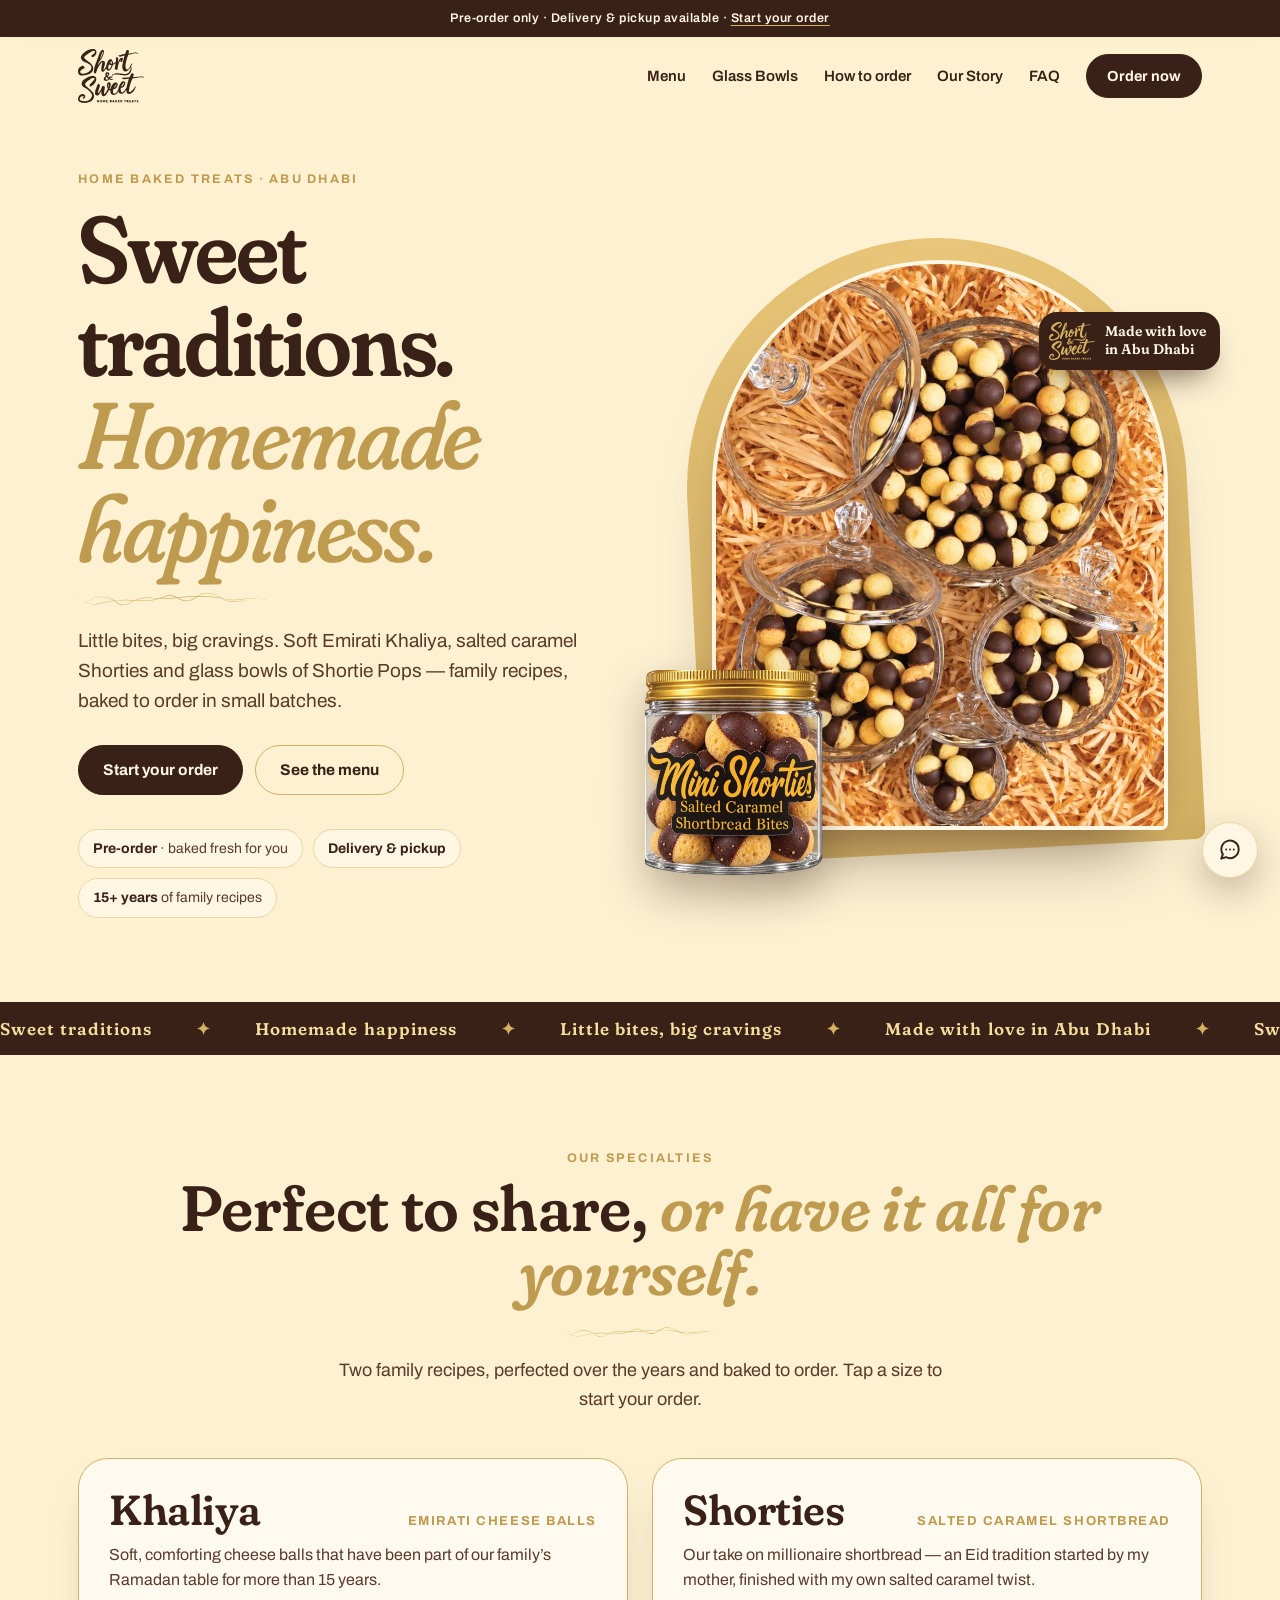
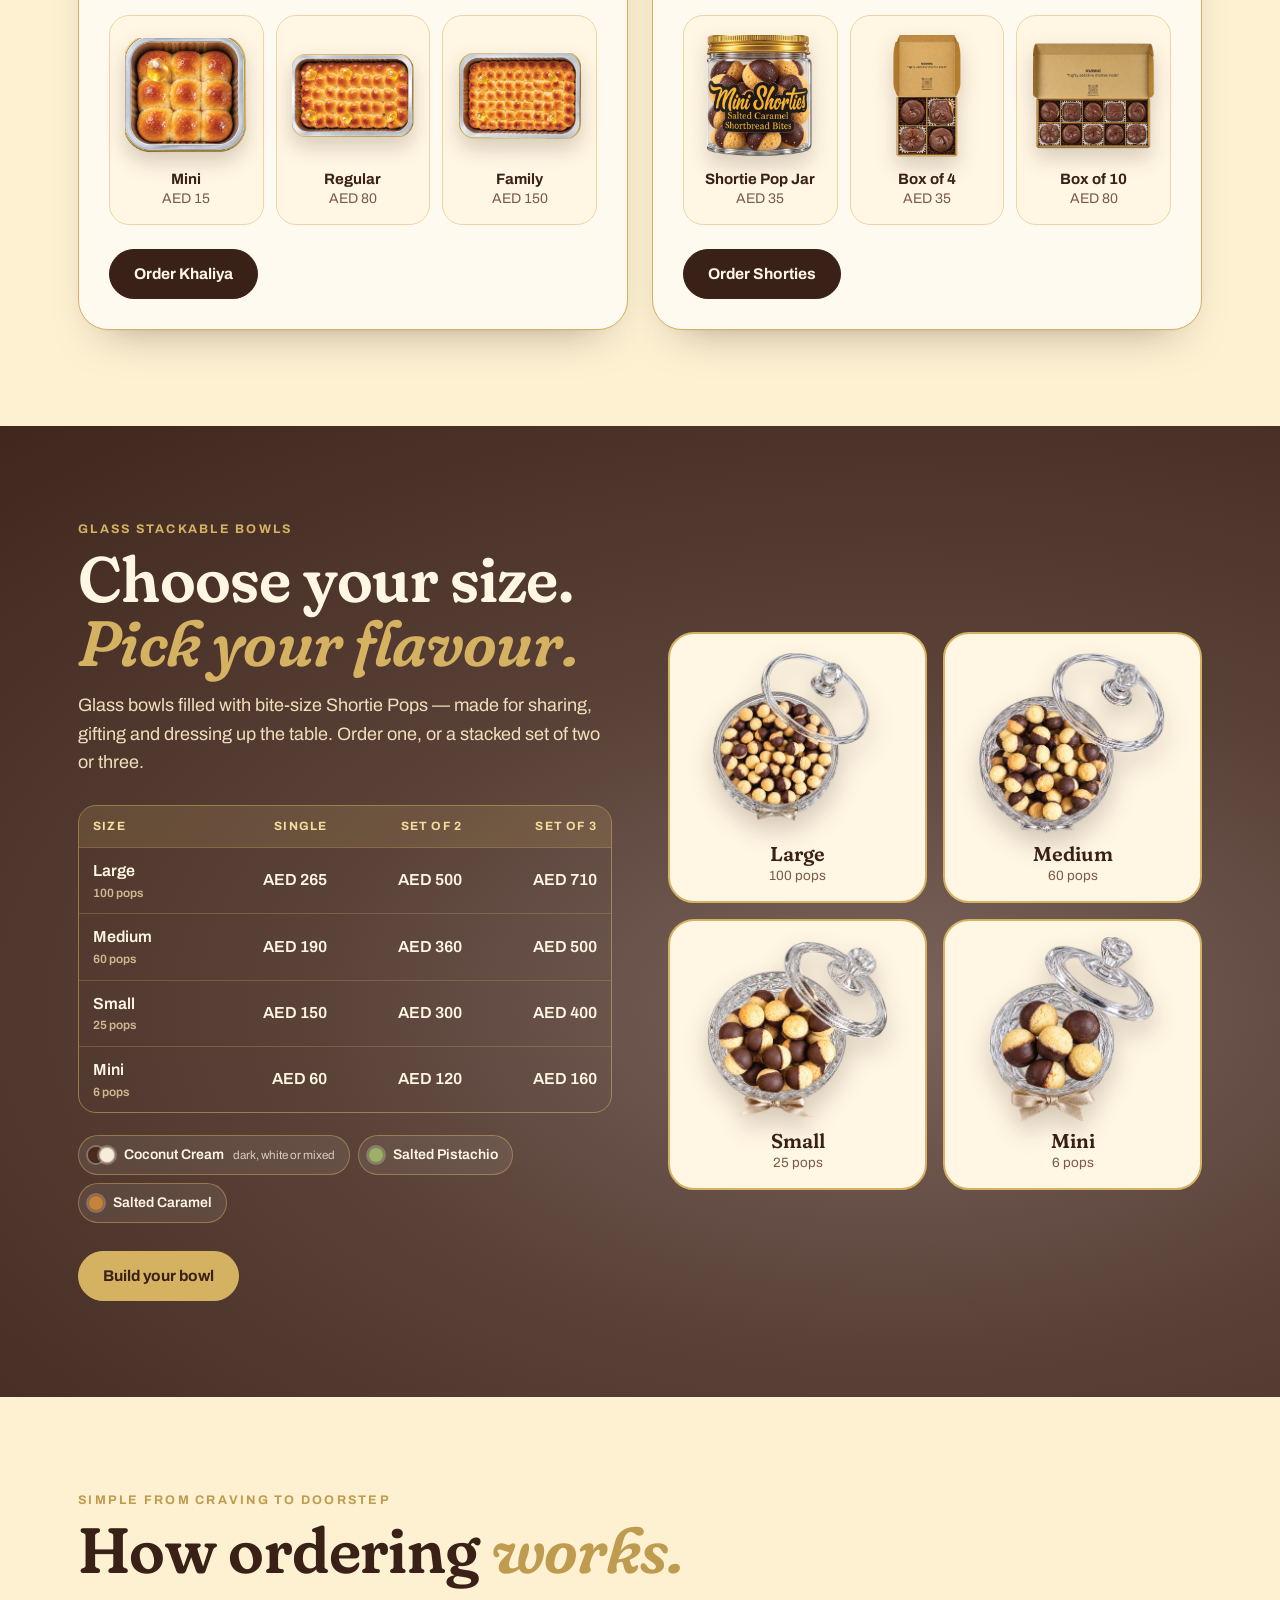
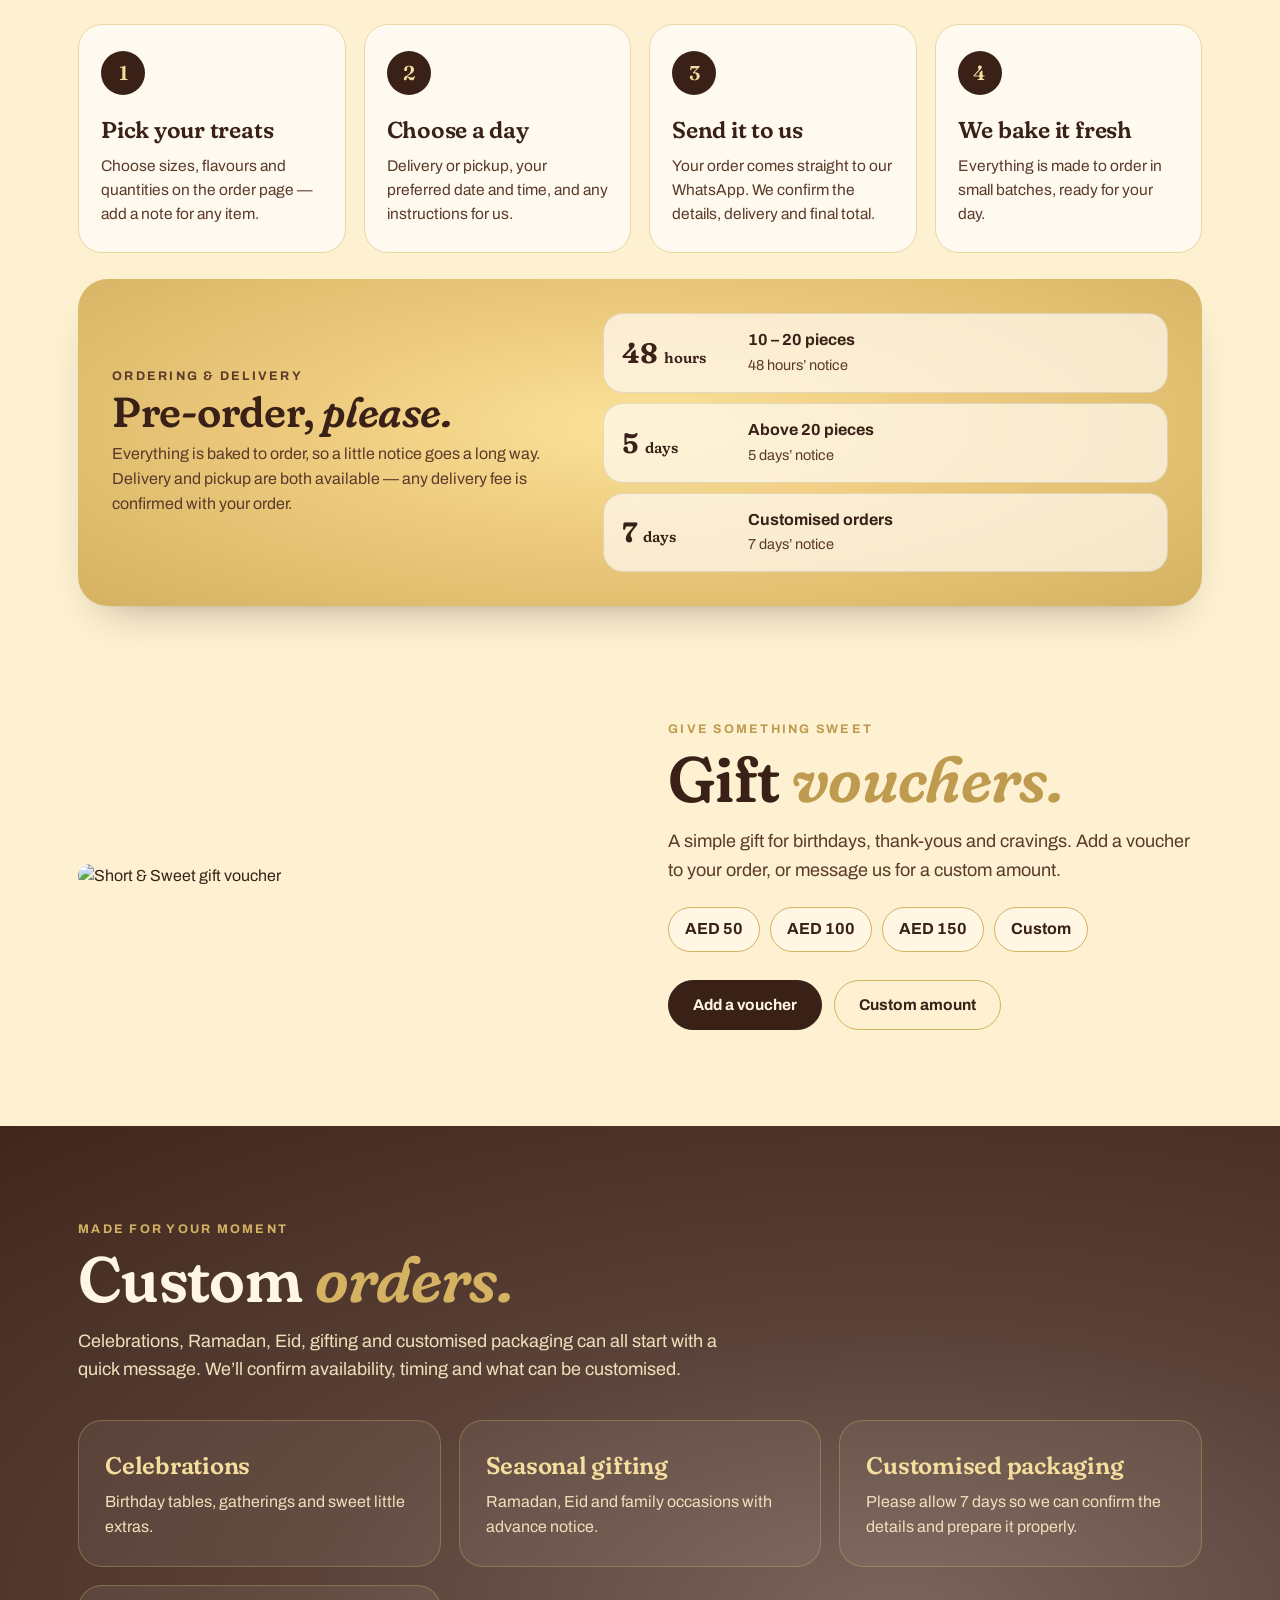
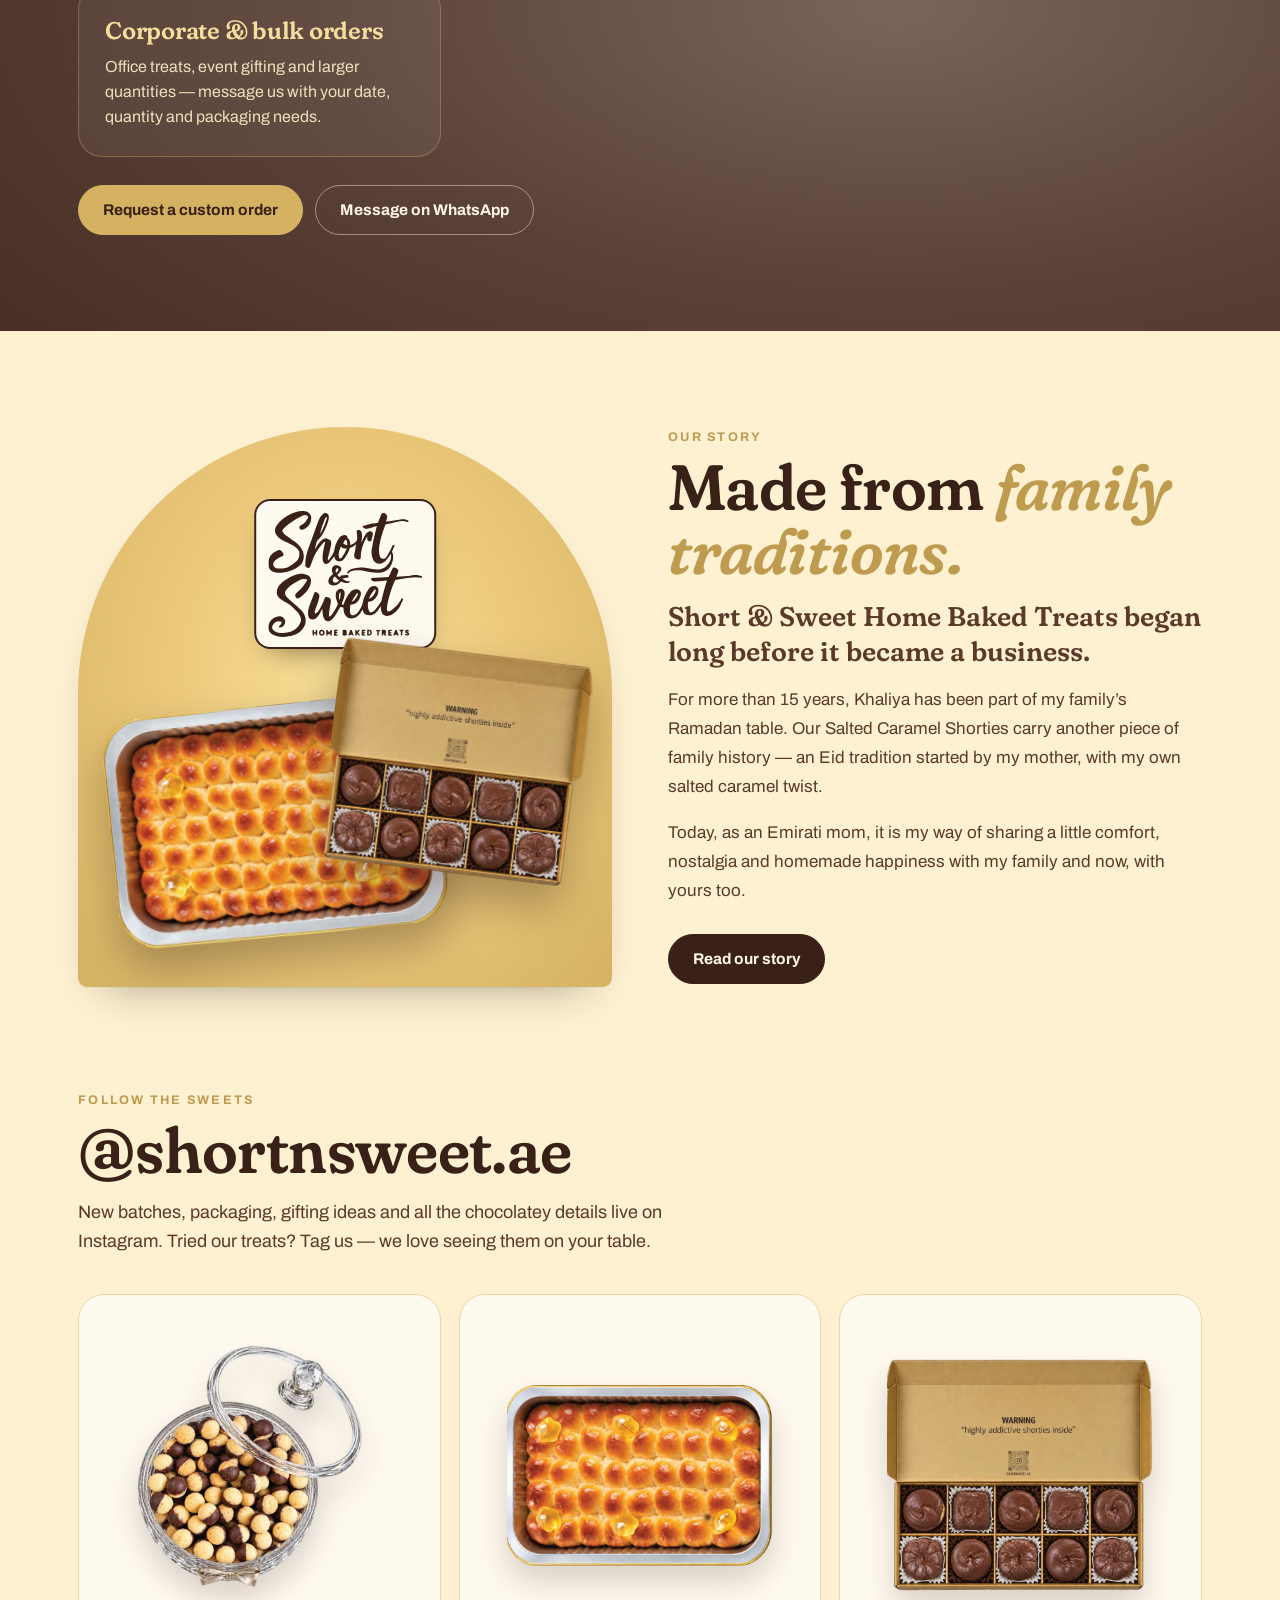
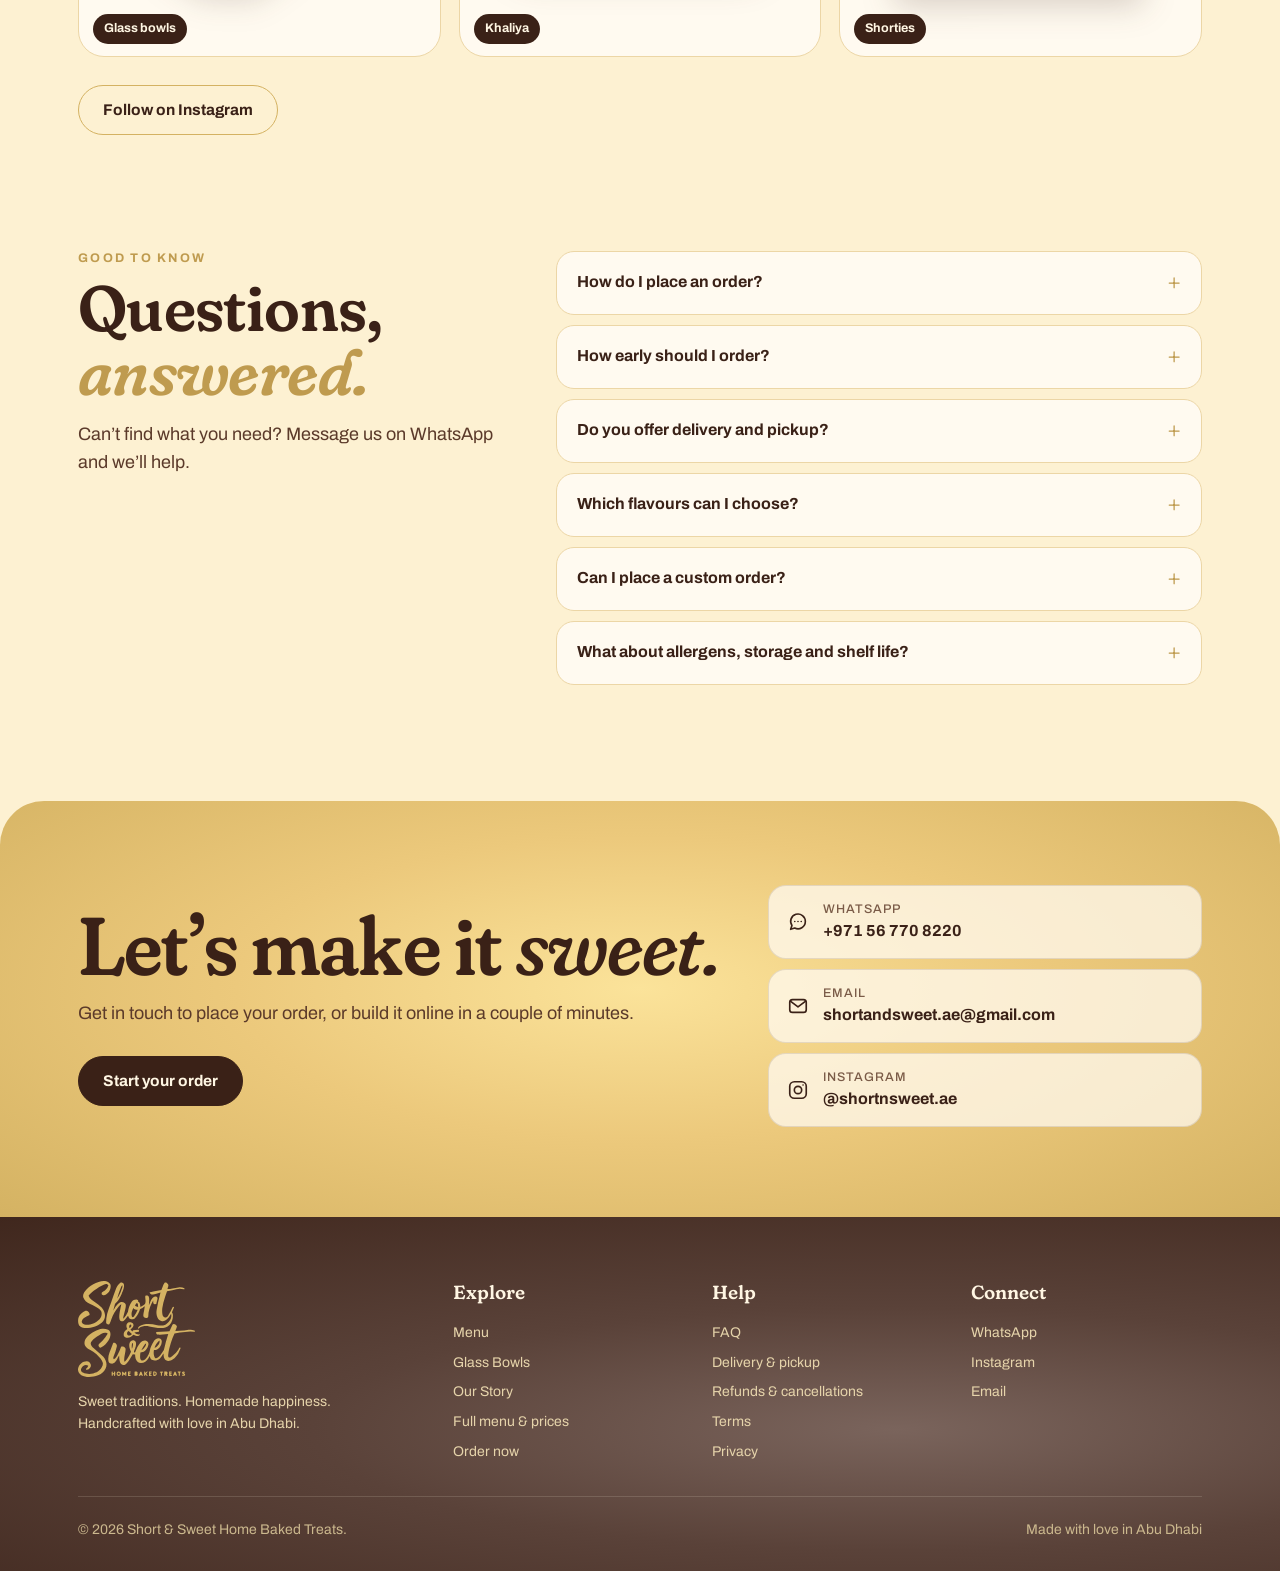
==== commit 72c83777: "Add bulk ordering and optional real reviews social hooks" ====
--- a/index.html
+++ b/index.html
@@ -196,6 +196,32 @@
   .contact{border-radius:30px 30px 0 0;padding:64px 0 70px}
 }
 </style>
+<script type="application/ld+json">
+{
+  "@context":"https://schema.org",
+  "@type":"Bakery",
+  "name":"Short & Sweet Home Baked Treats",
+  "description":"Home baked Khaliya, Salted Caramel Shorties and glass bowls of Shortie Pops, baked to order in Abu Dhabi.",
+  "url":"https://awadqass-boop.github.io/Short-sweet/",
+  "email":"shortandsweet.ae@gmail.com",
+  "telephone":"+971567708220",
+  "sameAs":["https://www.instagram.com/shortnsweet.ae/"],
+  "areaServed":{"@type":"AdministrativeArea","name":"Abu Dhabi"},
+  "address":{"@type":"PostalAddress","addressLocality":"Mohammed Bin Zayed City","addressRegion":"Abu Dhabi","addressCountry":"AE"},
+  "hasOfferCatalog":{
+    "@type":"OfferCatalog",
+    "name":"Short & Sweet Menu",
+    "itemListElement":[
+      {"@type":"Offer","priceCurrency":"AED","price":"15","itemOffered":{"@type":"Product","name":"Khaliya Mini"}},
+      {"@type":"Offer","priceCurrency":"AED","price":"80","itemOffered":{"@type":"Product","name":"Khaliya Regular"}},
+      {"@type":"Offer","priceCurrency":"AED","price":"150","itemOffered":{"@type":"Product","name":"Khaliya Family"}},
+      {"@type":"Offer","priceCurrency":"AED","price":"35","itemOffered":{"@type":"Product","name":"Shortie Pop Jar"}},
+      {"@type":"Offer","priceCurrency":"AED","price":"35","itemOffered":{"@type":"Product","name":"Shorties Box of 4"}},
+      {"@type":"Offer","priceCurrency":"AED","price":"80","itemOffered":{"@type":"Product","name":"Shorties Box of 10"}}
+    ]
+  }
+}
+</script>
 </head>
 <body class="has-mobile-order">
 <div class="announce">Pre-order only · Delivery &amp; pickup available · <a href="checkout.html">Start your order</a></div>
@@ -301,7 +327,7 @@
   <div class="steps reveal">
     <div class="step"><h3>Pick your treats</h3><p>Choose sizes, flavours and quantities on the order page — add a note for any item.</p></div>
     <div class="step"><h3>Choose a day</h3><p>Delivery or pickup, your preferred date and time, and any instructions for us.</p></div>
-    <div class="step"><h3>Send it to us</h3><p>Your order comes straight to our WhatsApp. We confirm the details, delivery and payment.</p></div>
+    <div class="step"><h3>Send it to us</h3><p>Your order comes straight to our WhatsApp. We confirm the details, delivery and final total.</p></div>
     <div class="step"><h3>We bake it fresh</h3><p>Everything is made to order in small batches, ready for your day.</p></div>
   </div>
   <div class="plan reveal">
@@ -339,6 +365,7 @@
     <div class="custom-card"><h3>Celebrations</h3><p>Birthday tables, gatherings and sweet little extras.</p></div>
     <div class="custom-card"><h3>Seasonal gifting</h3><p>Ramadan, Eid and family occasions with advance notice.</p></div>
     <div class="custom-card"><h3>Customised packaging</h3><p>Please allow 7 days so we can confirm the details and prepare it properly.</p></div>
+    <div class="custom-card"><h3>Corporate &amp; bulk orders</h3><p>Office treats, event gifting and larger quantities — message us with your date, quantity and packaging needs.</p></div>
   </div>
   <div class="actions"><a class="btn gold" href="checkout.html?add=custom">Request a custom order</a><a class="btn outline-light" href="https://wa.me/971567708220?text=Hi%20Short%20%26%20Sweet!%20I%27d%20like%20to%20discuss%20a%20custom%20order." target="_blank" rel="noopener">Message on WhatsApp</a></div>
 </div></section>
@@ -373,6 +400,7 @@
   <div class="actions"><a class="btn ghost" href="https://www.instagram.com/shortnsweet.ae/" target="_blank" rel="noopener">Follow on Instagram</a></div>
 </div></section>
 
+<section id="reviews" hidden style="padding-top:20px"><div class="wrap"><div class="reveal"><div class="eyebrow">Customer love</div><h2 class="section-title">Sweet words, <em>from you.</em></h2></div><div id="reviewGrid" class="custom-grid reveal"></div></div></section>
 <section id="faq" style="padding-top:20px"><div class="wrap faq-wrap">
   <div class="reveal">
     <div class="eyebrow">Good to know</div>
@@ -380,7 +408,7 @@
     <p class="sub">Can’t find what you need? Message us on WhatsApp and we’ll help.</p>
   </div>
   <div class="faq reveal">
-    <details><summary>How do I place an order?</summary><p>Open the order page, choose your treats, sizes and flavours, then add your delivery or pickup details. Your order is sent to our WhatsApp, and we confirm everything — including the total and payment — before we bake.</p></details>
+    <details><summary>How do I place an order?</summary><p>Open the order page, choose your treats, sizes and flavours, then add your delivery or pickup details. Your order is sent to our WhatsApp, and we confirm everything — including the final total and delivery — before we bake.</p></details>
     <details><summary>How early should I order?</summary><p>Everything is made to order. Orders of 10–20 pieces need 48 hours’ notice, orders above 20 pieces need 5 days, and customised orders need 7 days.</p></details>
     <details><summary>Do you offer delivery and pickup?</summary><p>Yes, both. Choose your preference while ordering — delivery details and any delivery fee are confirmed with your order.</p></details>
     <details><summary>Which flavours can I choose?</summary><p>Glass bowls and Shortie Pop Jars come in Coconut Cream (dark, white or mixed chocolate), Salted Pistachio and Salted Caramel. For a set of two or three bowls, you can pick a different flavour for each bowl.</p></details>
@@ -414,5 +442,12 @@
 </div></footer>
 <a class="wa-float" aria-label="Chat on WhatsApp" href="https://wa.me/971567708220?text=Hi%20Short%20%26%20Sweet!" target="_blank" rel="noopener"><svg viewBox="0 0 24 24" fill="none" stroke="currentColor" stroke-width="1.8" stroke-linecap="round" stroke-linejoin="round"><path d="M20 11.5a8 8 0 0 1-11.6 7.1L4 20l1.4-4.2A8 8 0 1 1 20 11.5z"/><path d="M8.5 11.5h.01M12 11.5h.01M15.5 11.5h.01"/></svg></a>
 <a class="mobile-order" href="checkout.html">Start your order</a>
+<script>
+(function(){
+  const reviews=window.SHORT_SWEET_REVIEWS||[],section=document.getElementById("reviews"),grid=document.getElementById("reviewGrid");
+  if(reviews.length&&section&&grid){grid.innerHTML=reviews.map(r=>'<div class="custom-card"><h3>'+String(r.name||"Customer").replace(/[&<>"]/g,"")+'</h3><p>“'+String(r.text||"").replace(/[&<>"]/g,"")+'”'+(r.source?'<br><small>'+String(r.source).replace(/[&<>"]/g,"")+'</small>':'')+'</p></div>').join("");section.hidden=false}
+  const tik=window.SHORT_SWEET_TIKTOK||"";if(tik){const connect=[...document.querySelectorAll(".footer-links strong")].find(x=>x.textContent.trim()==="Connect")?.parentElement;if(connect){const a=document.createElement("a");a.href=tik;a.target="_blank";a.rel="noopener";a.textContent="TikTok";connect.appendChild(a)}}
+})();
+</script>
 </body>
 </html>
